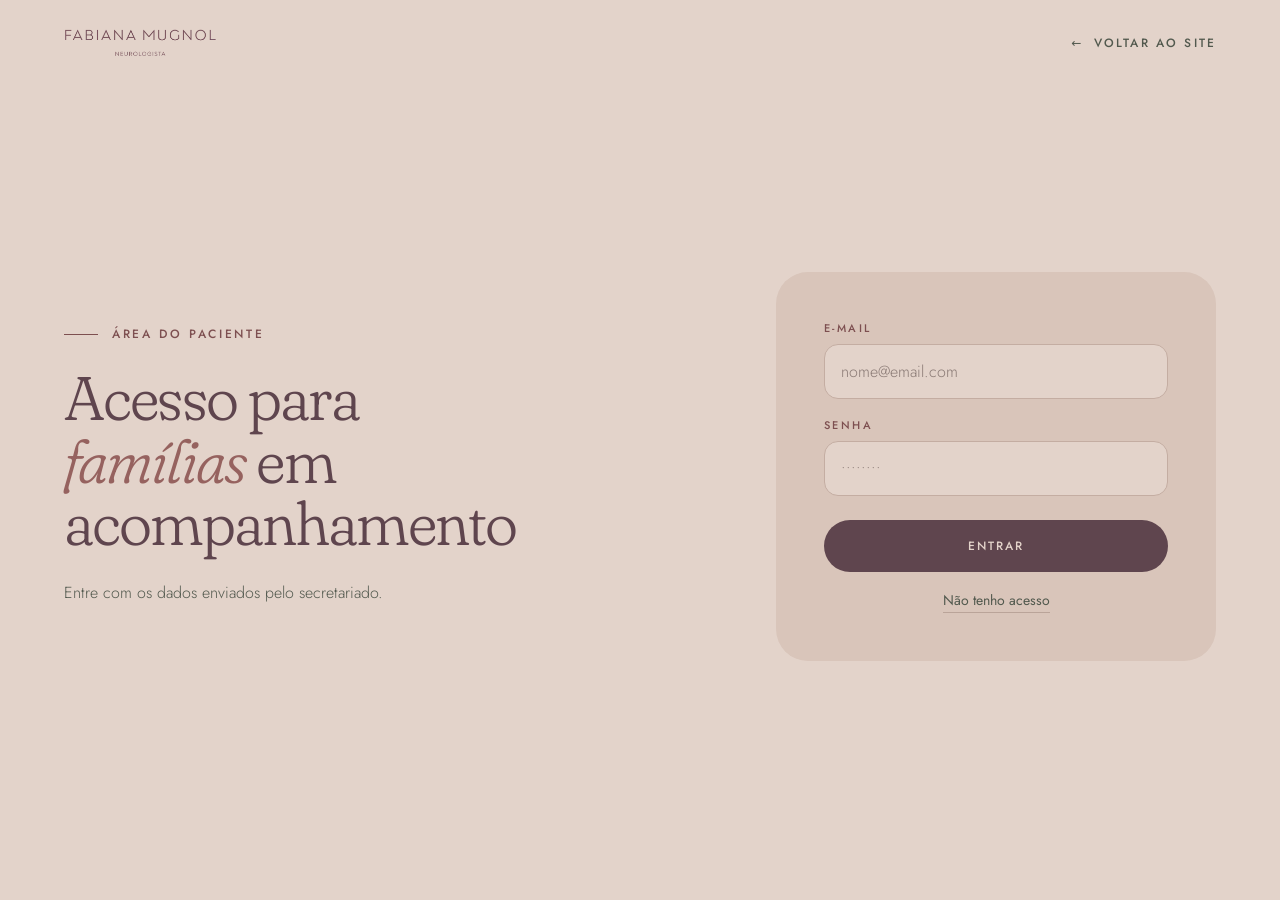
==== planos/index.html @ d1d29744 "Site a partir do handoff de design v8 Recria a landing page do handoff v8 em HTML, CSS e JS puros (s" ====
<!doctype html>
<html lang="pt-BR">
<head>
<meta charset="utf-8">
<meta name="viewport" content="width=device-width, initial-scale=1">
<title>Área do paciente · Dra. Fabiana Mugnol</title>
<meta name="robots" content="noindex, nofollow">
<meta name="theme-color" content="#e3d3ca">
<link rel="icon" type="image/png" sizes="48x48" href="/assets/img/favicon-48.png">
<link rel="apple-touch-icon" href="/assets/img/apple-touch-icon.png">
<link rel="preconnect" href="https://fonts.googleapis.com">
<link rel="preconnect" href="https://fonts.gstatic.com" crossorigin>
<link href="https://fonts.googleapis.com/css2?family=Jost:wght@300;400;500&display=swap" rel="stylesheet">
<link rel="stylesheet" href="/css/site.css">
</head>
<body>
<div class="planos">
  <div class="container">
    <nav class="nav" aria-label="Principal">
      <a class="nav__logo" href="/"><img src="/assets/img/logo.webp" alt="Fabiana Mugnol — Neurologista" width="600" height="117" style="width:auto"></a>
      <div class="nav__acoes">
        <button type="button" id="sair" hidden>Sair</button>
        <a href="/#caminhar"><span aria-hidden="true">←</span> Voltar ao site</a>
      </div>
    </nav>

    <section class="login" id="tela-login">
      <div class="login__texto">
        <span class="eyebrow">Área do paciente</span>
        <h1>Acesso para <em>famílias</em> em acompanhamento</h1>
        <p class="texto texto--16" style="max-width:44ch">Entre com os dados enviados pelo secretariado.</p>
      </div>
      <form id="form-login">
        <label>E-mail
          <input type="email" name="email" required placeholder="nome@email.com" autocomplete="username">
        </label>
        <label>Senha
          <input type="password" name="senha" required placeholder="••••••••" autocomplete="current-password">
        </label>
        <button type="submit">Entrar</button>
        <a class="sem-acesso" href="https://wa.me/5551974019090?text=Ol%C3%A1!%20Preciso%20de%20ajuda%20com%20o%20acesso%20%C3%A0%20%C3%A1rea%20do%20paciente." target="_blank" rel="noopener">Não tenho acesso</a>
      </form>
    </section>

    <section class="modalidades" id="tela-planos" hidden>
      <span class="eyebrow">Caminhar Juntos · Modalidades</span>
      <div class="modalidades__card">
        <h1>Quando maior proximidade é <em>imprescindível</em></h1>
        <p class="texto" style="max-width:60ch">Casos de maior complexidade precisam de presença. Dessa forma, o acompanhamento é oferecido em três modalidades: Essencial, Integrado e Intensivo, que se diferenciam pela frequência dos encontros e pela intensidade do suporte entre eles. Nosso concierge está à disposição para auxiliar nas melhores decisões.</p>
        <div class="etiquetas">
          <span>Essencial</span>
          <span>Integrado</span>
          <span>Intensivo</span>
        </div>
        <a class="btn" href="https://wa.me/5551999999999?text=Ol%C3%A1!%20Gostaria%20de%20saber%20sobre%20as%20modalidades%20de%20acompanhamento." target="_blank" rel="noopener">Falar com o Concierge</a>
      </div>
    </section>
  </div>
</div>

<script>
// ATENÇÃO: login provisório, igual ao protótipo. Qualquer e-mail e senha entram
// e nada é verificado. Antes de colocar conteúdo sigiloso aqui, trocar por
// autenticação real no servidor (ver README, "Área do paciente").
(() => {
  const CHAVE = "fm-area-paciente";
  const login = document.getElementById("tela-login");
  const planos = document.getElementById("tela-planos");
  const sair = document.getElementById("sair");
  const ler = () => { try { return sessionStorage.getItem(CHAVE) === "1"; } catch (e) { return false; } };
  const mostrar = (logado) => { login.hidden = logado; planos.hidden = !logado; sair.hidden = !logado; };
  document.getElementById("form-login").addEventListener("submit", (e) => {
    e.preventDefault();
    try { sessionStorage.setItem(CHAVE, "1"); } catch (_) {}
    mostrar(true);
  });
  sair.addEventListener("click", () => { try { sessionStorage.removeItem(CHAVE); } catch (_) {} mostrar(false); });
  mostrar(ler());
})();
</script>
</body>
</html>
---- css/site.css ----
/* ==========================================================================
   Dra. Fabiana Mugnol — estilos do site
   Tokens da marca no topo; depois componentes reaproveitados; depois seções.
   ========================================================================== */

@font-face { font-family: "Fraunces"; src: url("../assets/fonts/Fraunces.woff2") format("woff2"); font-weight: 100 900; font-style: normal; font-display: swap; }
@font-face { font-family: "Fraunces"; src: url("../assets/fonts/Fraunces-Italic.woff2") format("woff2"); font-weight: 100 900; font-style: italic; font-display: swap; }

:root {
  /* cores */
  --nude: #e3d3ca;
  --nude-claro: #ece2db;
  --nude-profundo: #d6c1b5;
  --card: #d9c5ba;
  --card-hover: #d3bdb1;
  --vinho: #5f454e;
  --vinho-texto: #7d4f50;
  --rose: #a87776;
  --rose-escuro: #96625f;
  --rose-claro: #d8a8a2;
  --rose-claro-2: #e0b8b2;
  --musgo: #52594e;
  --linha: #c4ada2;
  --linha-vinho: #856b72;
  --linha-musgo: #6b7266;
  --claro-sobre-escuro: #d8c4b8;
  --branco-quente: #fbf7f4;

  /* tipografia */
  --serif: "Fraunces", Georgia, serif;
  --sans: "Jost", ui-sans-serif, system-ui, sans-serif;

  /* ritmo */
  --gutter: clamp(22px, 5vw, 72px);
  --ease: cubic-bezier(.16, 1, .3, 1);
}

*, *::before, *::after { box-sizing: border-box; }
html, body { margin: 0; padding: 0; background: var(--nude); }
html.lenis, html.lenis body { height: auto; }
.lenis.lenis-smooth { scroll-behavior: auto !important; }
body {
  font-family: var(--sans);
  -webkit-font-smoothing: antialiased;
  color: var(--vinho);
}
a { color: var(--vinho-texto); text-decoration: none; }
a:hover { color: var(--vinho); }
img { display: block; max-width: 100%; }
::selection { background: var(--rose); color: var(--nude); }
em { font-style: italic; }
:focus-visible { outline: 2px solid var(--rose); outline-offset: 3px; }

.pular {
  position: absolute; left: 16px; top: -60px; z-index: 10;
  background: var(--vinho); color: var(--nude); padding: 12px 18px; border-radius: 999px;
  font-size: 12px; font-weight: 500; letter-spacing: .18em; text-transform: uppercase;
}
.pular:focus { top: 16px; color: var(--nude); }

/* raiz: o fundo é interpolado pelo JS conforme a seção (data-tom) */
.raiz { position: relative; background: var(--nude); color: var(--vinho); min-height: 100vh; overflow-x: clip; }
.palco { position: fixed; inset: 0; z-index: 0; pointer-events: none; }
.palco canvas { display: block; }
.ruido {
  position: fixed; inset: 0; pointer-events: none; z-index: 3; opacity: .06; mix-blend-mode: multiply;
  background-image: url("data:image/svg+xml;utf8,<svg xmlns='http://www.w3.org/2000/svg' width='160' height='160'><filter id='n'><feTurbulence type='fractalNoise' baseFrequency='0.9' numOctaves='2' stitchTiles='stitch'/></filter><rect width='100%' height='100%' filter='url(%23n)'/></svg>");
}
.conteudo { position: relative; z-index: 1; }
.container { max-width: 1360px; margin: 0 auto; padding: 0 var(--gutter); }

/* ---------- Componentes ---------- */

.secao__corpo {
  max-width: 1360px; margin: 0 auto;
  padding: clamp(110px, 14vw, 200px) var(--gutter);
  display: flex; flex-direction: column; gap: clamp(60px, 8vw, 120px);
}

/* blocos de duas colunas que viram uma em telas estreitas */
.duas { display: grid; gap: clamp(40px, 7vw, 110px); align-items: start; grid-template-columns: repeat(auto-fit, minmax(min(100%, var(--min, 300px)), 1fr)); }
.duas--fim { align-items: end; }
.duas--centro { align-items: center; }
.coluna { display: flex; flex-direction: column; gap: 26px; min-width: 0; }
.fixa { position: sticky; top: 12vh; }

.eyebrow {
  display: flex; align-items: center; gap: 14px;
  font-size: 12px; font-weight: 500; letter-spacing: .22em; text-transform: uppercase; color: var(--vinho-texto);
}
.eyebrow::before { content: ""; display: block; width: 34px; height: 1px; background: currentColor; }
.rotulo { font-size: 12px; font-weight: 500; letter-spacing: .22em; text-transform: uppercase; color: var(--vinho-texto); }
.rotulo--p { font-size: 11px; color: var(--musgo); }

.serif { font-family: var(--serif); font-weight: 300; font-variation-settings: "SOFT" 100; }
.h2 {
  margin: 0; font-family: var(--serif); font-weight: 300; font-variation-settings: "SOFT" 100;
  font-size: clamp(40px, 5.4vw, 84px); line-height: 1.02; letter-spacing: -.035em; color: var(--vinho); text-wrap: balance;
}
.h2--menor { font-size: clamp(34px, 3.6vw, 56px); line-height: 1.06; letter-spacing: -.03em; }
.h2--parcerias { font-size: clamp(36px, 4.2vw, 64px); line-height: 1.06; letter-spacing: -.03em; }
.h2 em, .h3 em, .destaque em { color: var(--rose-escuro); }
.h3 {
  margin: 0; font-family: var(--serif); font-weight: 300; font-variation-settings: "SOFT" 100;
  font-size: clamp(34px, 3.6vw, 56px); line-height: 1.06; letter-spacing: -.03em; color: var(--vinho);
}
.h3--menor { font-size: clamp(26px, 2.6vw, 38px); line-height: 1.1; letter-spacing: -.02em; }

.lead {
  margin: 0; max-width: 40ch; font-family: var(--serif); font-weight: 300; font-variation-settings: "SOFT" 100;
  font-size: clamp(19px, 1.45vw, 21px); line-height: 1.5; letter-spacing: -.005em; color: var(--vinho); text-wrap: pretty;
}
.lead--italico { font-style: italic; color: var(--rose-escuro); max-width: 34ch; }
.texto { margin: 0; max-width: 62ch; font-size: 17px; font-weight: 300; line-height: 1.75; color: var(--musgo); text-wrap: pretty; }
.texto--16 { font-size: 16px; }
.nowrap { white-space: nowrap; }

/* linhas de lista (rótulo + texto) */
.linhas { display: flex; flex-direction: column; border-top: 1px solid var(--linha); }
.linha {
  display: grid; grid-template-columns: repeat(auto-fit, minmax(min(100%, 240px), 1fr));
  gap: 10px clamp(24px, 4vw, 64px); align-items: baseline;
  padding: clamp(22px, 2.6vw, 32px) 0; border-bottom: 1px solid var(--linha);
}
.linha__rotulo { font-family: var(--serif); font-weight: 300; font-variation-settings: "SOFT" 100; font-size: clamp(22px, 2vw, 28px); line-height: 1.2; letter-spacing: -.01em; color: var(--vinho); }
.linha__texto { max-width: 58ch; font-size: 16px; font-weight: 300; line-height: 1.7; color: var(--musgo); text-wrap: pretty; }

/* botões */
.btn {
  align-self: flex-start; display: inline-flex; align-items: center;
  background: var(--vinho); color: var(--nude); border-radius: 999px; padding: 16px 26px;
  font-size: 12px; font-weight: 500; letter-spacing: .18em; text-transform: uppercase; transition: background .5s;
}
.btn:hover { background: var(--musgo); color: var(--nude); }
.link-seta {
  align-self: flex-start; display: inline-flex; align-items: center; gap: 12px; color: var(--vinho-texto);
  font-size: 12px; font-weight: 500; letter-spacing: .18em; text-transform: uppercase;
  border-bottom: 1px solid var(--rose); padding-bottom: 4px;
}

.card { background: var(--card); border-radius: 24px; padding: clamp(24px, 3vw, 40px); }

/* revelação de texto (o JS adiciona .revela-on ao <html> só quando a animação está ativa) */
.revela-on [data-revela] {
  opacity: 0; transform: translateY(26px); filter: blur(6px);
  transition: opacity 1.2s var(--ease), transform 1.2s var(--ease), filter 1.2s var(--ease), padding .6s var(--ease);
}
.revela-on [data-revela].visivel { opacity: 1; transform: none; filter: none; }

/* botão flutuante "Agendar" */
.pilula {
  position: fixed; right: clamp(16px, 3vw, 36px); bottom: clamp(16px, 3vw, 36px); z-index: 4;
  display: flex; align-items: center; gap: 12px;
  background: var(--vinho); color: var(--nude); border-radius: 999px; padding: 14px 22px 14px 16px;
  font-size: 12px; font-weight: 500; letter-spacing: .18em; text-transform: uppercase;
  opacity: 0; transform: translateY(20px); pointer-events: none;
  transition: opacity .7s var(--ease), transform .7s var(--ease), background .5s;
  box-shadow: 0 18px 40px -18px rgba(60, 40, 45, .55);
}
.pilula::before { content: ""; display: block; width: 8px; height: 8px; border-radius: 50%; background: var(--rose); }
.pilula.on { opacity: 1; transform: none; pointer-events: auto; }
.pilula:hover { background: var(--musgo); color: var(--nude); }

/* ---------- Topo: nav + hero fixo ---------- */

.pin { position: relative; height: 230vh; }
.pin__tela { position: sticky; top: 0; height: 100vh; display: flex; flex-direction: column; overflow: hidden; }

.nav { display: flex; align-items: center; justify-content: space-between; gap: 24px; padding: 28px 0; flex-wrap: wrap; }
.nav__logo img { height: 30px; width: auto; }
.nav__links { display: flex; gap: clamp(18px, 2.6vw, 34px); flex-wrap: wrap; font-size: 12px; font-weight: 500; letter-spacing: .18em; text-transform: uppercase; }
.nav__links a { color: var(--musgo); }
.nav__links a:hover { color: var(--vinho-texto); }
.nav__wa {
  display: inline-flex; align-items: center; gap: 10px; color: var(--vinho);
  font-size: 12px; font-weight: 500; letter-spacing: .18em; text-transform: uppercase;
  border: 1px solid var(--vinho); border-radius: 999px; padding: 12px 20px; transition: background .5s, color .5s;
}
.nav__wa:hover { background: var(--vinho); color: var(--nude); }

.hero {
  position: relative; flex: 1; min-height: 0; display: grid;
  grid-template-columns: minmax(0, 1.05fr) minmax(0, 1fr); grid-template-rows: minmax(0, 1fr) auto;
  align-items: center; column-gap: clamp(20px, 3vw, 40px); padding: clamp(4px, 2vh, 24px) 0 0;
}
.hero__texto { position: relative; z-index: 2; display: flex; flex-direction: column; gap: clamp(18px, 3.4vh, 44px); padding-bottom: clamp(16px, 4vh, 60px); }
.hero h1 {
  margin: 0; font-family: var(--serif); font-weight: 300; font-variation-settings: "SOFT" 100;
  font-size: clamp(30px, min(5.6vw, 8.6vh), 104px); line-height: .98; letter-spacing: -.035em; text-wrap: balance;
}
.hero h1 em { color: var(--rose-escuro); }
.hero__slot { position: relative; inset: 0; z-index: 1; width: 100%; height: min(80vh, calc(100vh - 200px)); max-width: 680px; justify-self: end; }
/* sem WebGL: a magnólia aparece como imagem estática */
.hero__slot img, .contato__slot img { position: absolute; inset: 0; width: 100%; height: 100%; object-fit: contain; opacity: 0; transition: opacity 1s var(--ease); }
.sem-webgl .hero__slot img, .sem-webgl .contato__slot img { opacity: 1; }
.hero__faixa {
  grid-column: 1 / -1; display: grid; grid-template-columns: repeat(auto-fit, minmax(min(100%, 180px), 1fr));
  gap: 16px 32px; padding: 22px 0 30px; border-top: 1px solid var(--linha);
  font-size: 11px; font-weight: 500; letter-spacing: .22em; text-transform: uppercase; color: var(--musgo);
}
.hero__faixa .rolar { justify-self: end; display: flex; align-items: center; gap: 12px; }
.hero__faixa .rolar::after { content: ""; display: block; width: 1px; height: 22px; background: var(--vinho); }

/* ---------- 01 Quem é ---------- */

.retrato { display: flex; flex-direction: column; gap: 16px; max-width: 460px; }
.retrato__img { position: relative; width: 100%; aspect-ratio: 4 / 5; overflow: hidden; background: var(--claro-sobre-escuro); }
.retrato__img img { width: 100%; height: 100%; object-fit: cover; }
.slot-vazio {
  position: absolute; inset: 0; display: flex; align-items: center; justify-content: center; padding: 24px; text-align: center;
  font-size: 11px; font-weight: 500; letter-spacing: .22em; text-transform: uppercase; color: rgba(82, 89, 78, .6);
}
.quem__texto { display: flex; flex-direction: column; gap: 24px; min-width: 0; max-width: 560px; }

.trajetoria { display: flex; flex-direction: column; gap: clamp(48px, 6vw, 88px); }
.trajetoria__topo { display: grid; grid-template-columns: repeat(auto-fit, minmax(min(100%, 300px), 1fr)); gap: 20px clamp(40px, 7vw, 110px); align-items: end; }
.marcos { list-style: none; margin: 0; padding: 0; display: grid; grid-template-columns: repeat(5, minmax(0, 1fr)); row-gap: 8px; }
.marco { position: relative; display: flex; flex-direction: column; gap: 10px; padding: 30px 24px 0 0; border-top: 1px solid var(--linha); }
.marco::before { content: ""; position: absolute; top: -5px; left: 0; width: 9px; height: 9px; border-radius: 50%; background: var(--vinho); }
.marco__ano { font-family: var(--serif); font-weight: 300; font-variation-settings: "SOFT" 100; font-style: italic; font-size: clamp(26px, 2.3vw, 34px); line-height: 1; letter-spacing: -.02em; color: var(--rose); }
.marco__titulo { font-family: var(--serif); font-weight: 300; font-variation-settings: "SOFT" 100; font-size: clamp(19px, 1.5vw, 22px); line-height: 1.25; color: var(--vinho); }
.marco__onde { font-size: 14px; font-weight: 300; line-height: 1.6; color: var(--musgo); }

.atuacao__fixa { display: flex; flex-direction: column; gap: 20px; position: sticky; top: 14vh; }
.atuacao .linha { grid-template-columns: repeat(auto-fit, minmax(min(100%, 180px), 1fr)); gap: 10px clamp(24px, 3vw, 48px); padding: clamp(24px, 2.6vw, 34px) 0; }
.atuacao .linha__rotulo { font-size: clamp(20px, 1.7vw, 24px); line-height: 1.25; letter-spacing: 0; }
.atuacao .linha__texto { grid-column: span 2; margin: 0; max-width: 60ch; line-height: 1.75; }

.tres-intro {
  margin: 0 0 calc(-1 * clamp(30px, 5vw, 80px)); font-family: var(--serif); font-weight: 300; font-variation-settings: "SOFT" 100;
  font-style: italic; font-size: clamp(22px, 2vw, 28px); line-height: 1.3; letter-spacing: -.01em; color: var(--rose-escuro);
}
.tres { display: grid; grid-template-columns: repeat(auto-fit, minmax(min(100%, 280px), 1fr)); gap: clamp(30px, 4vw, 60px); border-top: 1px solid var(--linha); padding-top: clamp(30px, 4vw, 50px); }
.tres > div { display: flex; flex-direction: column; gap: 18px; }
.tres__palavra { font-family: var(--serif); font-weight: 300; font-variation-settings: "SOFT" 100; font-style: italic; font-size: clamp(44px, 5vw, 76px); line-height: 1; letter-spacing: -.03em; color: var(--rose); }
.tres__texto { max-width: 36ch; font-size: 16px; font-weight: 300; line-height: 1.7; color: var(--musgo); }
.fecho {
  margin: 0 auto; max-width: 26ch; text-align: center; font-family: var(--serif); font-weight: 300; font-variation-settings: "SOFT" 100;
  font-size: clamp(32px, 4vw, 60px); line-height: 1.15; letter-spacing: -.025em; color: var(--vinho); text-wrap: balance;
}
.fecho em { display: block; color: var(--rose-escuro); }

/* ---------- 02 Caminhar Juntos ---------- */

.caminhar__intro { display: flex; flex-direction: column; gap: 28px; position: sticky; top: 12vh; }
.fio { position: relative; display: flex; flex-direction: column; gap: clamp(56px, 7vw, 96px); padding: 10px 0 10px 56px; }
.fio__trilho, .fio__fill { position: absolute; left: 7px; top: 16px; bottom: 16px; width: 1px; background: var(--linha); }
.fio__fill { background: var(--vinho); transform-origin: top; transform: scaleY(0); }
.etapa { position: relative; display: flex; flex-direction: column; gap: 12px; }
.etapa::before { content: ""; position: absolute; left: -55px; top: 6px; width: 15px; height: 15px; border-radius: 50%; background: var(--nude); border: 1px solid var(--vinho); }
.etapa__n { font-size: 12px; font-weight: 500; letter-spacing: .22em; color: var(--vinho-texto); }
.etapa h3 { margin: 0; font-family: var(--serif); font-weight: 300; font-variation-settings: "SOFT" 100; font-size: clamp(28px, 2.8vw, 40px); line-height: 1.08; letter-spacing: -.02em; }
.etapa p { margin: 0; max-width: 48ch; font-size: 16px; font-weight: 300; line-height: 1.7; color: var(--musgo); text-wrap: pretty; }
.documentos { display: flex; flex-direction: column; gap: 10px; margin-top: 8px; padding: 20px 22px; max-width: 48ch; background: var(--card); border-radius: 16px; }
.documentos .rotulo { font-size: 11px; }
.etapa .documentos p { font-size: 15px; }

/* ---------- Seções escuras (Rodas de Anil, Contato) ---------- */

.escura { color: var(--nude); }
.escura .eyebrow { color: var(--claro-sobre-escuro); }
.escura .h2, .escura .h3, .escura .lead, .escura .texto, .escura .linha__rotulo, .escura .linha__texto { color: var(--nude); }
.escura .h2 em, .escura .h3 em, .escura .lead em { color: var(--rose-claro-2); }
.escura .linhas, .escura .linha { border-color: var(--linha-vinho); }

.nome { padding-top: clamp(40px, 5vw, 70px); border-top: 1px solid var(--linha-vinho); }
.nome__fixa { display: flex; flex-direction: column; gap: 22px; position: sticky; top: 12vh; }
.foto { margin: 0; display: flex; flex-direction: column; gap: 12px; max-width: 420px; }
.foto__img { position: relative; width: 100%; aspect-ratio: 4 / 3; overflow: hidden; background: #6e545c; }
.foto__img img { width: 100%; height: 100%; object-fit: cover; }
.foto__img .slot-vazio { color: rgba(227, 211, 202, .55); }
.foto figcaption { font-size: 11px; font-weight: 500; letter-spacing: .22em; text-transform: uppercase; color: var(--claro-sobre-escuro); }
.rodas .lead { max-width: 40ch; font-size: clamp(20px, 1.6vw, 24px); }
.rodas .texto--hist { max-width: 52ch; font-size: 16px; line-height: 1.8; }
.rodas__existem {
  margin: 0; padding-top: 22px; border-top: 1px solid var(--linha-vinho); max-width: 30ch;
  font-family: var(--serif); font-weight: 300; font-variation-settings: "SOFT" 100; font-style: italic;
  font-size: clamp(24px, 2.2vw, 32px); line-height: 1.3; letter-spacing: -.01em; color: var(--rose-claro-2);
}
.rodas__fim { display: flex; flex-direction: column; gap: 30px; align-items: center; text-align: center; }
.rodas__verbos {
  margin: 0; font-family: var(--serif); font-weight: 300; font-variation-settings: "SOFT" 100; font-style: italic;
  font-size: clamp(40px, 6vw, 96px); line-height: 1.02; letter-spacing: -.035em; color: var(--rose-claro-2); text-wrap: balance;
}

/* ---------- 04 Cursos ---------- */

.formatos { display: flex; flex-direction: column; gap: 30px; }
.formatos__grade { display: grid; grid-template-columns: repeat(auto-fit, minmax(min(100%, 260px), 1fr)); gap: 16px; }
.formato { display: flex; flex-direction: column; gap: 16px; transition: background .6s; }
.formato:hover { background: var(--card-hover); }
.formato__nome { font-family: var(--serif); font-weight: 300; font-variation-settings: "SOFT" 100; font-size: clamp(26px, 2.4vw, 34px); letter-spacing: -.02em; color: var(--vinho); }
.formato__texto { font-size: 16px; font-weight: 300; line-height: 1.7; color: var(--musgo); }

/* ---------- 05 Palestras ---------- */

.temas { display: flex; flex-direction: column; gap: 20px; }
.tema {
  display: flex; align-items: baseline; gap: clamp(16px, 3vw, 40px);
  padding: clamp(20px, 2.4vw, 30px) 0; border-bottom: 1px solid var(--linha); transition: padding .6s var(--ease);
}
.tema:hover { padding-left: 16px; }
.tema__n { flex: none; font-family: var(--serif); font-weight: 300; font-variation-settings: "SOFT" 100; font-style: italic; font-size: 18px; color: var(--rose); }
.tema p { margin: 0; font-family: var(--serif); font-weight: 300; font-variation-settings: "SOFT" 100; font-size: clamp(22px, 2.4vw, 34px); line-height: 1.25; letter-spacing: -.015em; color: var(--vinho); text-wrap: pretty; }
.tema p em { color: var(--rose-escuro); }

/* ---------- 06 Mutirão ---------- */

.passos { display: grid; grid-template-columns: repeat(auto-fit, minmax(min(100%, 230px), 1fr)); gap: clamp(24px, 3vw, 40px); border-top: 1px solid #b9a196; padding-top: clamp(28px, 3.4vw, 44px); }
.passo { display: flex; flex-direction: column; gap: 14px; }
.passo__n { font-family: var(--serif); font-weight: 300; font-variation-settings: "SOFT" 100; font-style: italic; font-size: clamp(40px, 4vw, 60px); line-height: 1; color: var(--rose); }
.passo__titulo { font-family: var(--serif); font-weight: 300; font-variation-settings: "SOFT" 100; font-size: clamp(22px, 2vw, 28px); line-height: 1.15; letter-spacing: -.01em; color: var(--vinho); }
.passo__texto { font-size: 16px; font-weight: 300; line-height: 1.7; color: var(--musgo); }

/* ---------- 07 Conteúdos ---------- */

.canais { display: grid; grid-template-columns: repeat(auto-fit, minmax(min(100%, 260px), 1fr)); border-top: 1px solid var(--linha); }
.canal { display: flex; flex-direction: column; gap: 14px; padding: 28px 28px 28px 0; color: var(--vinho); }
.canal:hover { color: var(--rose-escuro); }
.canal__nome { display: flex; justify-content: space-between; align-items: baseline; gap: 16px; font-family: var(--serif); font-weight: 300; font-variation-settings: "SOFT" 100; font-size: clamp(28px, 2.8vw, 40px); letter-spacing: -.02em; }
.canal__nome span { font-family: var(--sans); font-size: 18px; }
.canal__texto { max-width: 38ch; font-size: 16px; font-weight: 300; line-height: 1.7; color: var(--musgo); }
.paineis { display: grid; grid-template-columns: repeat(auto-fit, minmax(min(100%, 360px), 1fr)); gap: 16px; }
.painel { display: flex; flex-direction: column; gap: 22px; background: var(--card); border-radius: 32px; padding: clamp(28px, 4vw, 56px); }
.painel h3 { margin: 0; font-family: var(--serif); font-weight: 300; font-variation-settings: "SOFT" 100; font-size: clamp(28px, 3vw, 44px); line-height: 1.08; letter-spacing: -.02em; color: var(--vinho); }
.painel h3 em { color: var(--rose-escuro); }
.painel p { margin: 0; font-size: 16px; font-weight: 300; line-height: 1.75; color: var(--musgo); }
.painel .painel__frase { font-family: var(--serif); font-weight: 300; font-variation-settings: "SOFT" 100; font-style: italic; font-size: 20px; line-height: 1.4; color: var(--rose-escuro); }
.painel--vinho { background: var(--vinho); color: var(--nude); }
.painel--vinho .rotulo { color: var(--claro-sobre-escuro); }
.painel--vinho h3, .painel--vinho p { color: var(--nude); }
.subtitulo-italico {
  margin: 0; max-width: 30ch; font-family: var(--serif); font-weight: 300; font-variation-settings: "SOFT" 100; font-style: italic;
  font-size: clamp(24px, 2.4vw, 34px); line-height: 1.25; letter-spacing: -.01em; color: var(--rose-escuro); text-wrap: pretty;
}

/* ---------- 08 Parcerias ---------- */

.principios {
  display: grid; grid-template-columns: repeat(auto-fit, minmax(min(100%, 320px), 1fr)); gap: clamp(30px, 5vw, 80px); align-items: center;
  border: 1px solid var(--linha); border-radius: 32px; padding: clamp(28px, 4vw, 56px);
}
.principios__texto { margin: 0; font-family: var(--serif); font-weight: 300; font-variation-settings: "SOFT" 100; font-size: clamp(22px, 2.2vw, 30px); line-height: 1.35; letter-spacing: -.01em; color: var(--vinho); text-wrap: pretty; }
.principios__acao { display: flex; flex-direction: column; align-items: flex-start; gap: 24px; }
.principios__acao p { margin: 0; max-width: 40ch; font-size: 17px; font-weight: 300; line-height: 1.7; color: var(--musgo); }

/* ---------- Contato ---------- */

.contato { position: relative; }
.contato__corpo { max-width: 1360px; margin: 0 auto; padding: clamp(130px, 17vw, 220px) var(--gutter) 0; }
.contato__grade { display: grid; grid-template-columns: repeat(auto-fit, minmax(min(100%, 420px), 1fr)); gap: clamp(40px, 6vw, 90px); align-items: center; }
.contato__texto { display: flex; flex-direction: column; align-items: flex-start; gap: 36px; }
.contato .eyebrow { color: var(--nude); }
.contato h2 { margin: 0; font-family: var(--serif); font-weight: 300; font-variation-settings: "SOFT" 100; font-size: clamp(56px, 8.4vw, 128px); line-height: .96; letter-spacing: -.04em; }
.contato h2 em { color: #e0c9bd; }
.whats { display: flex; flex-direction: column; width: 100%; max-width: 520px; border-top: 1px solid var(--linha-musgo); }
.whats a {
  display: flex; justify-content: space-between; align-items: baseline; gap: 20px; flex-wrap: wrap;
  padding: 22px 0; border-bottom: 1px solid var(--linha-musgo); color: var(--nude); transition: padding .6s var(--ease);
}
.whats a:hover { padding-left: 12px; color: #fff; }
.whats__rotulo { font-size: 11px; font-weight: 500; letter-spacing: .22em; text-transform: uppercase; color: #d6c6bc; }
.whats__num { display: flex; align-items: baseline; gap: 14px; font-family: var(--serif); font-weight: 300; font-variation-settings: "SOFT" 100; font-size: clamp(22px, 2vw, 28px); letter-spacing: -.01em; }
.whats__num span { font-family: var(--sans); font-size: 16px; }
.contato__slot { position: relative; width: 100%; aspect-ratio: 953 / 759; max-width: 540px; justify-self: center; }

.mapa {
  display: grid; grid-template-columns: minmax(0, 1fr) minmax(0, 2fr); gap: clamp(24px, 4vw, 56px); align-items: stretch;
  margin-top: clamp(60px, 8vw, 110px); padding-top: clamp(30px, 4vw, 50px); border-top: 1px solid var(--linha-musgo);
}
.mapa__info { display: flex; flex-direction: column; justify-content: space-between; gap: 24px; }
.mapa__info .rotulo { font-size: 11px; color: #d6c6bc; }
.mapa__info a { display: flex; flex-direction: column; gap: 4px; max-width: 420px; font-size: 18px; font-weight: 300; line-height: 1.65; color: var(--nude); }
.mapa__info a:hover { color: #fff; }
.mapa__info a strong { font-family: var(--serif); font-weight: 300; font-size: 22px; letter-spacing: -.01em; }
.mapa__frame { position: relative; min-height: 300px; border-radius: 24px; overflow: hidden; background: #5b6357; }
.mapa__frame iframe { position: absolute; inset: 0; width: 100%; height: 100%; border: 0; filter: grayscale(.7) sepia(.18) contrast(.95); }

.rodape {
  display: flex; justify-content: space-between; align-items: center; gap: 24px; flex-wrap: wrap;
  margin-top: clamp(90px, 13vw, 160px); padding: 34px 0 46px; border-top: 1px solid var(--linha-musgo);
  font-size: 12px; line-height: 1.6; color: #d6c6bc;
}
.rodape img { height: 22px; width: auto; filter: brightness(0) invert(.88) sepia(.2); }

/* ---------- Responsivo ---------- */

@media (max-width: 759px) {
  /* a magnólia fica atrás do texto, dentro da tela fixa */
  .hero { grid-template-columns: minmax(0, 1fr); }
  .hero__slot { position: absolute; height: 100%; opacity: .55; }
  .marcos { grid-template-columns: minmax(0, 1fr); }
  .mapa { grid-template-columns: minmax(0, 1fr); }
}
@media (max-height: 759px) {
  .hero__faixa { display: none; }
}
@media (prefers-reduced-motion: reduce) {
  .tema, .whats a { transition: none; }
}

/* ---------- /planos · Área do paciente ---------- */

.planos { min-height: 100vh; }
.planos .nav__acoes { display: flex; align-items: center; gap: 28px; }
.planos .nav__acoes a, .planos .nav__acoes button {
  all: unset; cursor: pointer; display: inline-flex; align-items: center; gap: 10px; color: var(--musgo);
  font-size: 12px; font-weight: 500; letter-spacing: .18em; text-transform: uppercase;
}
.planos .nav__acoes a:hover, .planos .nav__acoes button:hover { color: var(--vinho-texto); }
.planos .nav__acoes :focus-visible { outline: 2px solid var(--rose); outline-offset: 3px; }
.login { display: grid; grid-template-columns: repeat(auto-fit, minmax(min(100%, 380px), 1fr)); gap: clamp(40px, 7vw, 110px); align-items: center; min-height: calc(100vh - 100px); padding: 40px 0 80px; }
.login__texto { display: flex; flex-direction: column; gap: 24px; }
.login h1 { margin: 0; max-width: 14ch; font-family: var(--serif); font-weight: 300; font-variation-settings: "SOFT" 100; font-size: clamp(38px, 4.8vw, 72px); line-height: 1.02; letter-spacing: -.03em; text-wrap: balance; }
.login h1 em, .modalidades h1 em { color: var(--rose-escuro); }
.login form { display: flex; flex-direction: column; gap: 18px; width: 100%; max-width: 440px; justify-self: end; background: var(--card); border-radius: 32px; padding: clamp(28px, 4vw, 48px); }
.login label { display: flex; flex-direction: column; gap: 8px; font-size: 11px; font-weight: 500; letter-spacing: .22em; text-transform: uppercase; color: var(--vinho-texto); }
.login input {
  font: inherit; font-size: 16px; letter-spacing: 0; text-transform: none; font-weight: 300; color: var(--vinho);
  background: var(--nude); border: 1px solid var(--linha); border-radius: 14px; padding: 15px 16px; outline: none;
}
.login input::placeholder { color: #8a7a75; }
.login input:focus { border-color: var(--vinho); }
.login button { all: unset; cursor: pointer; text-align: center; margin-top: 6px; background: var(--vinho); color: var(--nude); border-radius: 999px; padding: 17px 26px; font-size: 12px; font-weight: 500; letter-spacing: .18em; text-transform: uppercase; transition: background .5s; }
.login button:hover { background: var(--musgo); }
.login button:focus-visible { outline: 2px solid var(--rose); outline-offset: 3px; }
.login .sem-acesso { align-self: center; font-size: 14px; color: var(--musgo); border-bottom: 1px solid #baa499; padding-bottom: 2px; }
.login .sem-acesso:hover { color: var(--vinho-texto); }
.modalidades { display: flex; flex-direction: column; gap: clamp(40px, 6vw, 80px); padding: clamp(70px, 10vw, 140px) 0 clamp(90px, 12vw, 160px); }
.modalidades__card { display: flex; flex-direction: column; gap: 28px; background: var(--card); border-radius: 32px; padding: clamp(28px, 5vw, 72px); }
.modalidades h1 { margin: 0; max-width: 18ch; font-family: var(--serif); font-weight: 300; font-variation-settings: "SOFT" 100; font-size: clamp(36px, 4.6vw, 68px); line-height: 1.04; letter-spacing: -.03em; text-wrap: balance; }
.etiquetas { display: flex; gap: 10px; flex-wrap: wrap; }
.etiquetas span { border: 1px solid var(--vinho); border-radius: 999px; padding: 10px 18px; font-size: 12px; font-weight: 500; letter-spacing: .18em; text-transform: uppercase; color: var(--vinho); }
[hidden] { display: none !important; }
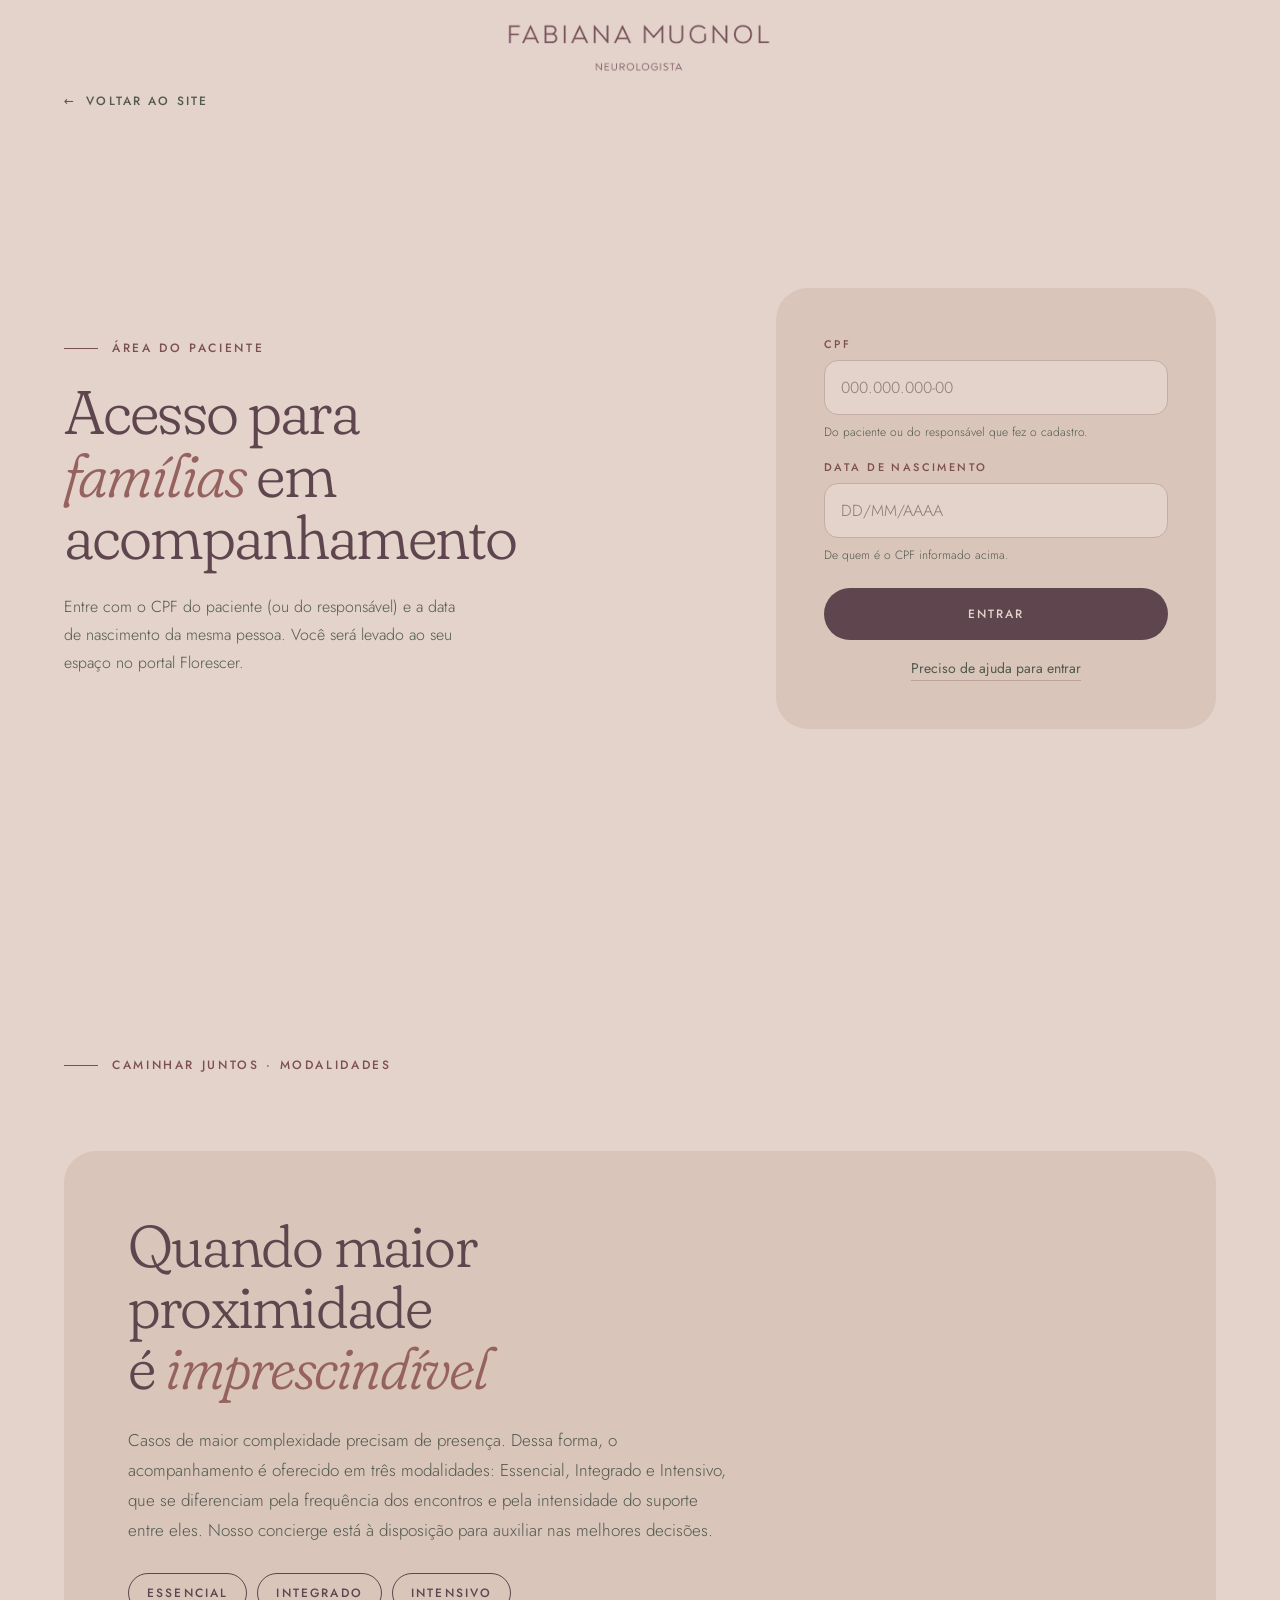
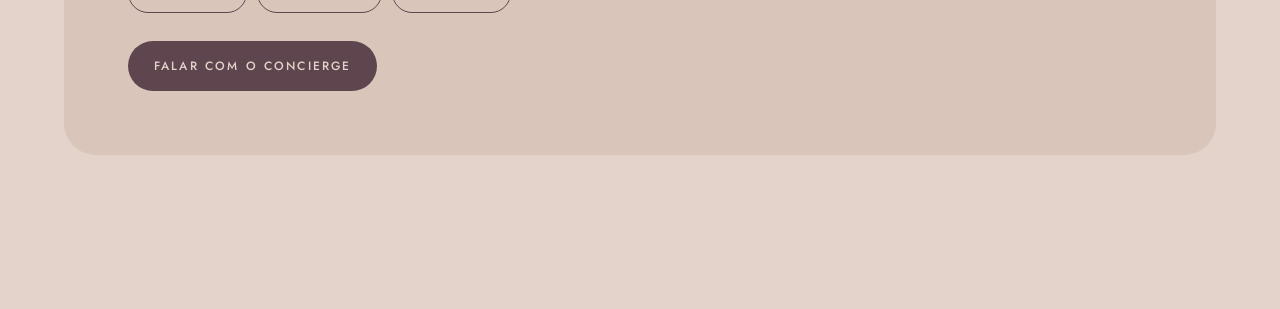
==== commit 0d62a3a7: "Área do paciente: entrada real no portal Florescer (CPF + data de nascimento) Substitui o login de p" ====
--- a/planos/index.html
+++ b/planos/index.html
@@ -10,6 +10,7 @@
 <link rel="apple-touch-icon" href="/assets/img/apple-touch-icon.png">
 <link rel="preconnect" href="https://fonts.googleapis.com">
 <link rel="preconnect" href="https://fonts.gstatic.com" crossorigin>
+<link rel="preconnect" href="https://app.armetz.com">
 <link href="https://fonts.googleapis.com/css2?family=Jost:wght@300;400;500&display=swap" rel="stylesheet">
 <link rel="stylesheet" href="/css/site.css">
 </head>
@@ -19,7 +20,6 @@
     <nav class="nav" aria-label="Principal">
       <a class="nav__logo" href="/"><img src="/assets/img/logo.webp" alt="Fabiana Mugnol — Neurologista" width="600" height="117" style="width:auto"></a>
       <div class="nav__acoes">
-        <button type="button" id="sair" hidden>Sair</button>
         <a href="/#caminhar"><span aria-hidden="true">←</span> Voltar ao site</a>
       </div>
     </nav>
@@ -28,21 +28,28 @@
       <div class="login__texto">
         <span class="eyebrow">Área do paciente</span>
         <h1>Acesso para <em>famílias</em> em acompanhamento</h1>
-        <p class="texto texto--16" style="max-width:44ch">Entre com os dados enviados pelo secretariado.</p>
+        <p class="texto texto--16" style="max-width:44ch">Entre com o CPF do paciente (ou do responsável) e a data de nascimento da mesma pessoa. Você será levado ao seu espaço no portal Florescer.</p>
       </div>
-      <form id="form-login">
-        <label>E-mail
-          <input type="email" name="email" required placeholder="nome@email.com" autocomplete="username">
+      <form id="form-login" novalidate>
+        <label for="cpf">CPF
+          <input id="cpf" type="text" name="cpf" required inputmode="numeric" autocomplete="off" placeholder="000.000.000-00" maxlength="14" aria-describedby="ajuda-cpf">
+          <span class="ajuda" id="ajuda-cpf">Do paciente ou do responsável que fez o cadastro.</span>
         </label>
-        <label>Senha
-          <input type="password" name="senha" required placeholder="••••••••" autocomplete="current-password">
+        <label for="data_nascimento">Data de nascimento
+          <input id="data_nascimento" type="text" name="data_nascimento" required inputmode="numeric" autocomplete="off" placeholder="DD/MM/AAAA" maxlength="10" aria-describedby="ajuda-data">
+          <span class="ajuda" id="ajuda-data">De quem é o CPF informado acima.</span>
         </label>
+        <p class="erro" id="login-erro" role="alert" hidden></p>
+        <div class="escolha" id="login-escolha" hidden>
+          <p class="escolha__titulo">Encontramos mais de um paciente. De quem é o espaço que você quer abrir?</p>
+          <div class="escolha__lista" id="login-escolha-lista"></div>
+        </div>
         <button type="submit">Entrar</button>
-        <a class="sem-acesso" href="https://wa.me/5551974019090?text=Ol%C3%A1!%20Preciso%20de%20ajuda%20com%20o%20acesso%20%C3%A0%20%C3%A1rea%20do%20paciente." target="_blank" rel="noopener">Não tenho acesso</a>
+        <a class="sem-acesso" href="https://wa.me/5551974019090?text=Ol%C3%A1!%20Preciso%20de%20ajuda%20com%20o%20acesso%20%C3%A0%20%C3%A1rea%20do%20paciente." target="_blank" rel="noopener">Preciso de ajuda para entrar</a>
       </form>
     </section>
 
-    <section class="modalidades" id="tela-planos" hidden>
+    <section class="modalidades" id="tela-planos">
       <span class="eyebrow">Caminhar Juntos · Modalidades</span>
       <div class="modalidades__card">
         <h1>Quando maior proximidade é <em>imprescindível</em></h1>
@@ -58,25 +65,6 @@
   </div>
 </div>
 
-<script>
-// ATENÇÃO: login provisório, igual ao protótipo. Qualquer e-mail e senha entram
-// e nada é verificado. Antes de colocar conteúdo sigiloso aqui, trocar por
-// autenticação real no servidor (ver README, "Área do paciente").
-(() => {
-  const CHAVE = "fm-area-paciente";
-  const login = document.getElementById("tela-login");
-  const planos = document.getElementById("tela-planos");
-  const sair = document.getElementById("sair");
-  const ler = () => { try { return sessionStorage.getItem(CHAVE) === "1"; } catch (e) { return false; } };
-  const mostrar = (logado) => { login.hidden = logado; planos.hidden = !logado; sair.hidden = !logado; };
-  document.getElementById("form-login").addEventListener("submit", (e) => {
-    e.preventDefault();
-    try { sessionStorage.setItem(CHAVE, "1"); } catch (_) {}
-    mostrar(true);
-  });
-  sair.addEventListener("click", () => { try { sessionStorage.removeItem(CHAVE); } catch (_) {} mostrar(false); });
-  mostrar(ler());
-})();
-</script>
+<script type="module" src="/js/area-paciente.js"></script>
 </body>
 </html>
--- a/css/site.css
+++ b/css/site.css
@@ -59,7 +59,7 @@
 .pular:focus { top: 16px; color: var(--nude); }
 
 /* raiz: o fundo é interpolado pelo JS conforme a seção (data-tom) */
-.raiz { position: relative; background: var(--nude); color: var(--vinho); min-height: 100vh; overflow-x: clip; }
+.raiz { position: relative; background: var(--nude); color: var(--t-titulo); min-height: 100vh; overflow-x: clip; }
 .palco { position: fixed; inset: 0; z-index: 0; pointer-events: none; }
 .palco canvas { display: block; }
 .ruido {
@@ -86,44 +86,44 @@
 
 .eyebrow {
   display: flex; align-items: center; gap: 14px;
-  font-size: 12px; font-weight: 500; letter-spacing: .22em; text-transform: uppercase; color: var(--vinho-texto);
+  font-size: 12px; font-weight: 500; letter-spacing: .22em; text-transform: uppercase; color: var(--t-rotulo);
 }
 .eyebrow::before { content: ""; display: block; width: 34px; height: 1px; background: currentColor; }
-.rotulo { font-size: 12px; font-weight: 500; letter-spacing: .22em; text-transform: uppercase; color: var(--vinho-texto); }
-.rotulo--p { font-size: 11px; color: var(--musgo); }
+.rotulo { font-size: 12px; font-weight: 500; letter-spacing: .22em; text-transform: uppercase; color: var(--t-rotulo); }
+.rotulo--p { font-size: 11px; color: var(--t-texto); }
 
 .serif { font-family: var(--serif); font-weight: 300; font-variation-settings: "SOFT" 100; }
 .h2 {
   margin: 0; font-family: var(--serif); font-weight: 300; font-variation-settings: "SOFT" 100;
-  font-size: clamp(40px, 5.4vw, 84px); line-height: 1.02; letter-spacing: -.035em; color: var(--vinho); text-wrap: balance;
+  font-size: clamp(40px, 5.4vw, 84px); line-height: 1.02; letter-spacing: -.035em; color: var(--t-titulo); text-wrap: balance;
 }
 .h2--menor { font-size: clamp(34px, 3.6vw, 56px); line-height: 1.06; letter-spacing: -.03em; }
 .h2--parcerias { font-size: clamp(36px, 4.2vw, 64px); line-height: 1.06; letter-spacing: -.03em; }
-.h2 em, .h3 em, .destaque em { color: var(--rose-escuro); }
+.h2 em, .h3 em, .destaque em { color: var(--t-enfase); }
 .h3 {
   margin: 0; font-family: var(--serif); font-weight: 300; font-variation-settings: "SOFT" 100;
-  font-size: clamp(34px, 3.6vw, 56px); line-height: 1.06; letter-spacing: -.03em; color: var(--vinho);
+  font-size: clamp(34px, 3.6vw, 56px); line-height: 1.06; letter-spacing: -.03em; color: var(--t-titulo);
 }
 .h3--menor { font-size: clamp(26px, 2.6vw, 38px); line-height: 1.1; letter-spacing: -.02em; }
 
 .lead {
   margin: 0; max-width: 40ch; font-family: var(--serif); font-weight: 300; font-variation-settings: "SOFT" 100;
-  font-size: clamp(19px, 1.45vw, 21px); line-height: 1.5; letter-spacing: -.005em; color: var(--vinho); text-wrap: pretty;
-}
-.lead--italico { font-style: italic; color: var(--rose-escuro); max-width: 34ch; }
-.texto { margin: 0; max-width: 62ch; font-size: 17px; font-weight: 300; line-height: 1.75; color: var(--musgo); text-wrap: pretty; }
+  font-size: clamp(19px, 1.45vw, 21px); line-height: 1.5; letter-spacing: -.005em; color: var(--t-titulo); text-wrap: pretty;
+}
+.lead--italico { font-style: italic; color: var(--t-enfase); max-width: 34ch; }
+.texto { margin: 0; max-width: 62ch; font-size: 17px; font-weight: 300; line-height: 1.75; color: var(--t-texto); text-wrap: pretty; }
 .texto--16 { font-size: 16px; }
 .nowrap { white-space: nowrap; }
 
 /* linhas de lista (rótulo + texto) */
-.linhas { display: flex; flex-direction: column; border-top: 1px solid var(--linha); }
+.linhas { display: flex; flex-direction: column; border-top: 1px solid var(--t-linha); }
 .linha {
   display: grid; grid-template-columns: repeat(auto-fit, minmax(min(100%, 240px), 1fr));
   gap: 10px clamp(24px, 4vw, 64px); align-items: baseline;
-  padding: clamp(22px, 2.6vw, 32px) 0; border-bottom: 1px solid var(--linha);
-}
-.linha__rotulo { font-family: var(--serif); font-weight: 300; font-variation-settings: "SOFT" 100; font-size: clamp(22px, 2vw, 28px); line-height: 1.2; letter-spacing: -.01em; color: var(--vinho); }
-.linha__texto { max-width: 58ch; font-size: 16px; font-weight: 300; line-height: 1.7; color: var(--musgo); text-wrap: pretty; }
+  padding: clamp(22px, 2.6vw, 32px) 0; border-bottom: 1px solid var(--t-linha);
+}
+.linha__rotulo { font-family: var(--serif); font-weight: 300; font-variation-settings: "SOFT" 100; font-size: clamp(22px, 2vw, 28px); line-height: 1.2; letter-spacing: -.01em; color: var(--t-titulo); }
+.linha__texto { max-width: 58ch; font-size: 16px; font-weight: 300; line-height: 1.7; color: var(--t-texto); text-wrap: pretty; }
 
 /* botões */
 .btn {
@@ -133,7 +133,7 @@
 }
 .btn:hover { background: var(--musgo); color: var(--nude); }
 .link-seta {
-  align-self: flex-start; display: inline-flex; align-items: center; gap: 12px; color: var(--vinho-texto);
+  align-self: flex-start; display: inline-flex; align-items: center; gap: 12px; color: var(--t-rotulo);
   font-size: 12px; font-weight: 500; letter-spacing: .18em; text-transform: uppercase;
   border-bottom: 1px solid var(--rose); padding-bottom: 4px;
 }
@@ -160,6 +160,24 @@
 .pilula::before { content: ""; display: block; width: 8px; height: 8px; border-radius: 50%; background: var(--rose); }
 .pilula.on { opacity: 1; transform: none; pointer-events: auto; }
 .pilula:hover { background: var(--musgo); color: var(--nude); }
+.fundo-escuro .pilula { background: var(--nude); color: var(--vinho); }
+.fundo-escuro .pilula:hover { background: var(--branco-quente); color: var(--vinho); }
+.pilula { border: 0; font-family: inherit; cursor: pointer; }
+.pilula[aria-expanded="true"] { opacity: 1; transform: none; pointer-events: auto; }
+
+/* escolha entre os 3 WhatsApps */
+.escolha {
+  position: fixed; right: clamp(16px, 3vw, 36px); bottom: calc(clamp(16px, 3vw, 36px) + 62px); z-index: 4;
+  display: flex; flex-direction: column; width: min(340px, calc(100vw - 32px));
+  background: var(--branco-quente); color: var(--vinho); border-radius: 24px; padding: 22px 22px 10px;
+  box-shadow: 0 24px 60px -24px rgba(60, 40, 45, .55);
+}
+.escolha[hidden] { display: none; }
+.escolha__titulo { font-size: 11px; font-weight: 500; letter-spacing: .22em; text-transform: uppercase; color: var(--vinho-texto); padding-bottom: 10px; }
+.escolha a { display: flex; flex-direction: column; gap: 2px; padding: 14px 0; border-top: 1px solid var(--linha); color: var(--vinho); transition: padding .5s var(--ease); }
+.escolha a:hover { padding-left: 8px; color: var(--vinho); }
+.escolha__rotulo { font-size: 11px; font-weight: 500; letter-spacing: .18em; text-transform: uppercase; color: var(--musgo); }
+.escolha__num { font-family: var(--serif); font-weight: 300; font-variation-settings: "SOFT" 100; font-size: 22px; letter-spacing: -.01em; }
 
 /* ---------- Topo: nav + hero fixo ---------- */
 
@@ -167,16 +185,18 @@
 .pin__tela { position: sticky; top: 0; height: 100vh; display: flex; flex-direction: column; overflow: hidden; }
 
 .nav { display: flex; align-items: center; justify-content: space-between; gap: 24px; padding: 28px 0; flex-wrap: wrap; }
-.nav__logo img { height: 30px; width: auto; }
+.nav__logo { flex: none; display: flex; align-items: center; }
+.nav__logo img { height: 42px; width: auto; }
 .nav__links { display: flex; gap: clamp(18px, 2.6vw, 34px); flex-wrap: wrap; font-size: 12px; font-weight: 500; letter-spacing: .18em; text-transform: uppercase; }
 .nav__links a { color: var(--musgo); }
 .nav__links a:hover { color: var(--vinho-texto); }
-.nav__wa {
-  display: inline-flex; align-items: center; gap: 10px; color: var(--vinho);
+.nav__paciente {
+  display: inline-flex; align-items: center; white-space: nowrap; color: var(--vinho);
   font-size: 12px; font-weight: 500; letter-spacing: .18em; text-transform: uppercase;
   border: 1px solid var(--vinho); border-radius: 999px; padding: 12px 20px; transition: background .5s, color .5s;
 }
-.nav__wa:hover { background: var(--vinho); color: var(--nude); }
+.nav__paciente:hover { background: var(--vinho); color: var(--nude); }
+.so-celular { display: none; }
 
 .hero {
   position: relative; flex: 1; min-height: 0; display: grid;
@@ -188,15 +208,15 @@
   margin: 0; font-family: var(--serif); font-weight: 300; font-variation-settings: "SOFT" 100;
   font-size: clamp(30px, min(5.6vw, 8.6vh), 104px); line-height: .98; letter-spacing: -.035em; text-wrap: balance;
 }
-.hero h1 em { color: var(--rose-escuro); }
+.hero h1 em { color: var(--t-enfase); }
 .hero__slot { position: relative; inset: 0; z-index: 1; width: 100%; height: min(80vh, calc(100vh - 200px)); max-width: 680px; justify-self: end; }
 /* sem WebGL: a magnólia aparece como imagem estática */
 .hero__slot img, .contato__slot img { position: absolute; inset: 0; width: 100%; height: 100%; object-fit: contain; opacity: 0; transition: opacity 1s var(--ease); }
 .sem-webgl .hero__slot img, .sem-webgl .contato__slot img { opacity: 1; }
 .hero__faixa {
   grid-column: 1 / -1; display: grid; grid-template-columns: repeat(auto-fit, minmax(min(100%, 180px), 1fr));
-  gap: 16px 32px; padding: 22px 0 30px; border-top: 1px solid var(--linha);
-  font-size: 11px; font-weight: 500; letter-spacing: .22em; text-transform: uppercase; color: var(--musgo);
+  gap: 16px 32px; padding: 22px 0 30px; border-top: 1px solid var(--t-linha);
+  font-size: 11px; font-weight: 500; letter-spacing: .22em; text-transform: uppercase; color: var(--t-texto);
 }
 .hero__faixa .rolar { justify-self: end; display: flex; align-items: center; gap: 12px; }
 .hero__faixa .rolar::after { content: ""; display: block; width: 1px; height: 22px; background: var(--vinho); }
@@ -215,11 +235,11 @@
 .trajetoria { display: flex; flex-direction: column; gap: clamp(48px, 6vw, 88px); }
 .trajetoria__topo { display: grid; grid-template-columns: repeat(auto-fit, minmax(min(100%, 300px), 1fr)); gap: 20px clamp(40px, 7vw, 110px); align-items: end; }
 .marcos { list-style: none; margin: 0; padding: 0; display: grid; grid-template-columns: repeat(5, minmax(0, 1fr)); row-gap: 8px; }
-.marco { position: relative; display: flex; flex-direction: column; gap: 10px; padding: 30px 24px 0 0; border-top: 1px solid var(--linha); }
+.marco { position: relative; display: flex; flex-direction: column; gap: 10px; padding: 30px 24px 0 0; border-top: 1px solid var(--t-linha); }
 .marco::before { content: ""; position: absolute; top: -5px; left: 0; width: 9px; height: 9px; border-radius: 50%; background: var(--vinho); }
-.marco__ano { font-family: var(--serif); font-weight: 300; font-variation-settings: "SOFT" 100; font-style: italic; font-size: clamp(26px, 2.3vw, 34px); line-height: 1; letter-spacing: -.02em; color: var(--rose); }
-.marco__titulo { font-family: var(--serif); font-weight: 300; font-variation-settings: "SOFT" 100; font-size: clamp(19px, 1.5vw, 22px); line-height: 1.25; color: var(--vinho); }
-.marco__onde { font-size: 14px; font-weight: 300; line-height: 1.6; color: var(--musgo); }
+.marco__ano { font-family: var(--serif); font-weight: 300; font-variation-settings: "SOFT" 100; font-style: italic; font-size: clamp(26px, 2.3vw, 34px); line-height: 1; letter-spacing: -.02em; color: var(--t-destaque); }
+.marco__titulo { font-family: var(--serif); font-weight: 300; font-variation-settings: "SOFT" 100; font-size: clamp(19px, 1.5vw, 22px); line-height: 1.25; color: var(--t-titulo); }
+.marco__onde { font-size: 14px; font-weight: 300; line-height: 1.6; color: var(--t-texto); }
 
 .atuacao__fixa { display: flex; flex-direction: column; gap: 20px; position: sticky; top: 14vh; }
 .atuacao .linha { grid-template-columns: repeat(auto-fit, minmax(min(100%, 180px), 1fr)); gap: 10px clamp(24px, 3vw, 48px); padding: clamp(24px, 2.6vw, 34px) 0; }
@@ -228,59 +248,77 @@
 
 .tres-intro {
   margin: 0 0 calc(-1 * clamp(30px, 5vw, 80px)); font-family: var(--serif); font-weight: 300; font-variation-settings: "SOFT" 100;
-  font-style: italic; font-size: clamp(22px, 2vw, 28px); line-height: 1.3; letter-spacing: -.01em; color: var(--rose-escuro);
-}
-.tres { display: grid; grid-template-columns: repeat(auto-fit, minmax(min(100%, 280px), 1fr)); gap: clamp(30px, 4vw, 60px); border-top: 1px solid var(--linha); padding-top: clamp(30px, 4vw, 50px); }
+  font-style: italic; font-size: clamp(22px, 2vw, 28px); line-height: 1.3; letter-spacing: -.01em; color: var(--t-enfase);
+}
+.tres { display: grid; grid-template-columns: repeat(auto-fit, minmax(min(100%, 280px), 1fr)); gap: clamp(30px, 4vw, 60px); border-top: 1px solid var(--t-linha); padding-top: clamp(30px, 4vw, 50px); }
 .tres > div { display: flex; flex-direction: column; gap: 18px; }
-.tres__palavra { font-family: var(--serif); font-weight: 300; font-variation-settings: "SOFT" 100; font-style: italic; font-size: clamp(44px, 5vw, 76px); line-height: 1; letter-spacing: -.03em; color: var(--rose); }
-.tres__texto { max-width: 36ch; font-size: 16px; font-weight: 300; line-height: 1.7; color: var(--musgo); }
+.tres__palavra { font-family: var(--serif); font-weight: 300; font-variation-settings: "SOFT" 100; font-style: italic; font-size: clamp(44px, 5vw, 76px); line-height: 1; letter-spacing: -.03em; color: var(--t-destaque); }
+.tres__texto { max-width: 36ch; font-size: 16px; font-weight: 300; line-height: 1.7; color: var(--t-texto); }
 .fecho {
   margin: 0 auto; max-width: 26ch; text-align: center; font-family: var(--serif); font-weight: 300; font-variation-settings: "SOFT" 100;
-  font-size: clamp(32px, 4vw, 60px); line-height: 1.15; letter-spacing: -.025em; color: var(--vinho); text-wrap: balance;
-}
-.fecho em { display: block; color: var(--rose-escuro); }
+  font-size: clamp(32px, 4vw, 60px); line-height: 1.15; letter-spacing: -.025em; color: var(--t-titulo); text-wrap: balance;
+}
+.fecho em { display: block; color: var(--t-enfase); }
 
 /* ---------- 02 Caminhar Juntos ---------- */
 
 .caminhar__intro { display: flex; flex-direction: column; gap: 28px; position: sticky; top: 12vh; }
 .fio { position: relative; display: flex; flex-direction: column; gap: clamp(56px, 7vw, 96px); padding: 10px 0 10px 56px; }
-.fio__trilho, .fio__fill { position: absolute; left: 7px; top: 16px; bottom: 16px; width: 1px; background: var(--linha); }
+.fio__trilho, .fio__fill { position: absolute; left: 7px; top: 16px; bottom: 16px; width: 1px; background: var(--t-linha); }
 .fio__fill { background: var(--vinho); transform-origin: top; transform: scaleY(0); }
 .etapa { position: relative; display: flex; flex-direction: column; gap: 12px; }
 .etapa::before { content: ""; position: absolute; left: -55px; top: 6px; width: 15px; height: 15px; border-radius: 50%; background: var(--nude); border: 1px solid var(--vinho); }
-.etapa__n { font-size: 12px; font-weight: 500; letter-spacing: .22em; color: var(--vinho-texto); }
+.etapa__n { font-size: 12px; font-weight: 500; letter-spacing: .22em; color: var(--t-rotulo); }
 .etapa h3 { margin: 0; font-family: var(--serif); font-weight: 300; font-variation-settings: "SOFT" 100; font-size: clamp(28px, 2.8vw, 40px); line-height: 1.08; letter-spacing: -.02em; }
-.etapa p { margin: 0; max-width: 48ch; font-size: 16px; font-weight: 300; line-height: 1.7; color: var(--musgo); text-wrap: pretty; }
+.etapa p { margin: 0; max-width: 48ch; font-size: 16px; font-weight: 300; line-height: 1.7; color: var(--t-texto); text-wrap: pretty; }
 .documentos { display: flex; flex-direction: column; gap: 10px; margin-top: 8px; padding: 20px 22px; max-width: 48ch; background: var(--card); border-radius: 16px; }
 .documentos .rotulo { font-size: 11px; }
 .etapa .documentos p { font-size: 15px; }
 
-/* ---------- Seções escuras (Rodas de Anil, Contato) ---------- */
-
-.escura { color: var(--nude); }
-.escura .eyebrow { color: var(--claro-sobre-escuro); }
-.escura .h2, .escura .h3, .escura .lead, .escura .texto, .escura .linha__rotulo, .escura .linha__texto { color: var(--nude); }
-.escura .h2 em, .escura .h3 em, .escura .lead em { color: var(--rose-claro-2); }
-.escura .linhas, .escura .linha { border-color: var(--linha-vinho); }
-
-.nome { padding-top: clamp(40px, 5vw, 70px); border-top: 1px solid var(--linha-vinho); }
+/* ---------- Texto acompanha o fundo ----------
+   Quando o fundo da página escurece (Parcerias, Contato), o JS põe
+   .fundo-escuro no <html> e o texto passa aos tons claros, com transição
+   suave. Dentro dos cards o texto continua escuro. */
+@property --t-texto { syntax: "<color>"; inherits: true; initial-value: #52594e; }
+@property --t-titulo { syntax: "<color>"; inherits: true; initial-value: #5f454e; }
+@property --t-rotulo { syntax: "<color>"; inherits: true; initial-value: #7d4f50; }
+@property --t-enfase { syntax: "<color>"; inherits: true; initial-value: #96625f; }
+@property --t-destaque { syntax: "<color>"; inherits: true; initial-value: #a87776; }
+@property --t-linha { syntax: "<color>"; inherits: true; initial-value: #c4ada2; }
+.raiz {
+  --t-texto: var(--musgo); --t-titulo: var(--vinho); --t-rotulo: var(--vinho-texto);
+  --t-enfase: var(--rose-escuro); --t-destaque: var(--rose); --t-linha: var(--linha);
+  transition: --t-texto 1.6s ease, --t-titulo 1.6s ease, --t-rotulo 1.6s ease, --t-enfase 1.6s ease, --t-destaque 1.6s ease, --t-linha 1.6s ease;
+}
+.fundo-escuro .raiz {
+  --t-texto: var(--nude); --t-titulo: var(--nude); --t-rotulo: var(--claro-sobre-escuro);
+  --t-enfase: var(--rose-claro-2); --t-destaque: var(--rose-claro); --t-linha: var(--linha-vinho);
+}
+.card, .painel, .documentos {
+  --t-texto: var(--musgo); --t-titulo: var(--vinho); --t-rotulo: var(--vinho-texto);
+  --t-enfase: var(--rose-escuro); --t-destaque: var(--rose); --t-linha: var(--linha);
+}
+.btn { transition: background .5s, color .5s; }
+.fundo-escuro .btn { background: var(--nude); color: var(--vinho); }
+.fundo-escuro .btn:hover { background: var(--branco-quente); color: var(--vinho); }
+
+.nome { padding-top: clamp(40px, 5vw, 70px); border-top: 1px solid var(--t-linha); }
 .nome__fixa { display: flex; flex-direction: column; gap: 22px; position: sticky; top: 12vh; }
 .foto { margin: 0; display: flex; flex-direction: column; gap: 12px; max-width: 420px; }
-.foto__img { position: relative; width: 100%; aspect-ratio: 4 / 3; overflow: hidden; background: #6e545c; }
+.foto__img { position: relative; width: 100%; aspect-ratio: 4 / 3; overflow: hidden; background: var(--card); }
 .foto__img img { width: 100%; height: 100%; object-fit: cover; }
-.foto__img .slot-vazio { color: rgba(227, 211, 202, .55); }
-.foto figcaption { font-size: 11px; font-weight: 500; letter-spacing: .22em; text-transform: uppercase; color: var(--claro-sobre-escuro); }
+.foto figcaption { font-size: 11px; font-weight: 500; letter-spacing: .22em; text-transform: uppercase; color: var(--t-texto); }
 .rodas .lead { max-width: 40ch; font-size: clamp(20px, 1.6vw, 24px); }
 .rodas .texto--hist { max-width: 52ch; font-size: 16px; line-height: 1.8; }
 .rodas__existem {
-  margin: 0; padding-top: 22px; border-top: 1px solid var(--linha-vinho); max-width: 30ch;
+  margin: 0; padding-top: 22px; border-top: 1px solid var(--t-linha); max-width: 30ch;
   font-family: var(--serif); font-weight: 300; font-variation-settings: "SOFT" 100; font-style: italic;
-  font-size: clamp(24px, 2.2vw, 32px); line-height: 1.3; letter-spacing: -.01em; color: var(--rose-claro-2);
+  font-size: clamp(24px, 2.2vw, 32px); line-height: 1.3; letter-spacing: -.01em; color: var(--t-enfase);
 }
 .rodas__fim { display: flex; flex-direction: column; gap: 30px; align-items: center; text-align: center; }
 .rodas__verbos {
   margin: 0; font-family: var(--serif); font-weight: 300; font-variation-settings: "SOFT" 100; font-style: italic;
-  font-size: clamp(40px, 6vw, 96px); line-height: 1.02; letter-spacing: -.035em; color: var(--rose-claro-2); text-wrap: balance;
+  font-size: clamp(40px, 6vw, 96px); line-height: 1.02; letter-spacing: -.035em; color: var(--t-enfase); text-wrap: balance;
 }
 
 /* ---------- 04 Cursos ---------- */
@@ -289,60 +327,60 @@
 .formatos__grade { display: grid; grid-template-columns: repeat(auto-fit, minmax(min(100%, 260px), 1fr)); gap: 16px; }
 .formato { display: flex; flex-direction: column; gap: 16px; transition: background .6s; }
 .formato:hover { background: var(--card-hover); }
-.formato__nome { font-family: var(--serif); font-weight: 300; font-variation-settings: "SOFT" 100; font-size: clamp(26px, 2.4vw, 34px); letter-spacing: -.02em; color: var(--vinho); }
-.formato__texto { font-size: 16px; font-weight: 300; line-height: 1.7; color: var(--musgo); }
+.formato__nome { font-family: var(--serif); font-weight: 300; font-variation-settings: "SOFT" 100; font-size: clamp(26px, 2.4vw, 34px); letter-spacing: -.02em; color: var(--t-titulo); }
+.formato__texto { font-size: 16px; font-weight: 300; line-height: 1.7; color: var(--t-texto); }
 
 /* ---------- 05 Palestras ---------- */
 
 .temas { display: flex; flex-direction: column; gap: 20px; }
 .tema {
   display: flex; align-items: baseline; gap: clamp(16px, 3vw, 40px);
-  padding: clamp(20px, 2.4vw, 30px) 0; border-bottom: 1px solid var(--linha); transition: padding .6s var(--ease);
+  padding: clamp(20px, 2.4vw, 30px) 0; border-bottom: 1px solid var(--t-linha); transition: padding .6s var(--ease);
 }
 .tema:hover { padding-left: 16px; }
-.tema__n { flex: none; font-family: var(--serif); font-weight: 300; font-variation-settings: "SOFT" 100; font-style: italic; font-size: 18px; color: var(--rose); }
-.tema p { margin: 0; font-family: var(--serif); font-weight: 300; font-variation-settings: "SOFT" 100; font-size: clamp(22px, 2.4vw, 34px); line-height: 1.25; letter-spacing: -.015em; color: var(--vinho); text-wrap: pretty; }
-.tema p em { color: var(--rose-escuro); }
+.tema__n { flex: none; font-family: var(--serif); font-weight: 300; font-variation-settings: "SOFT" 100; font-style: italic; font-size: 18px; color: var(--t-destaque); }
+.tema p { margin: 0; font-family: var(--serif); font-weight: 300; font-variation-settings: "SOFT" 100; font-size: clamp(22px, 2.4vw, 34px); line-height: 1.25; letter-spacing: -.015em; color: var(--t-titulo); text-wrap: pretty; }
+.tema p em { color: var(--t-enfase); }
 
 /* ---------- 06 Mutirão ---------- */
 
 .passos { display: grid; grid-template-columns: repeat(auto-fit, minmax(min(100%, 230px), 1fr)); gap: clamp(24px, 3vw, 40px); border-top: 1px solid #b9a196; padding-top: clamp(28px, 3.4vw, 44px); }
 .passo { display: flex; flex-direction: column; gap: 14px; }
-.passo__n { font-family: var(--serif); font-weight: 300; font-variation-settings: "SOFT" 100; font-style: italic; font-size: clamp(40px, 4vw, 60px); line-height: 1; color: var(--rose); }
-.passo__titulo { font-family: var(--serif); font-weight: 300; font-variation-settings: "SOFT" 100; font-size: clamp(22px, 2vw, 28px); line-height: 1.15; letter-spacing: -.01em; color: var(--vinho); }
-.passo__texto { font-size: 16px; font-weight: 300; line-height: 1.7; color: var(--musgo); }
+.passo__n { font-family: var(--serif); font-weight: 300; font-variation-settings: "SOFT" 100; font-style: italic; font-size: clamp(40px, 4vw, 60px); line-height: 1; color: var(--t-destaque); }
+.passo__titulo { font-family: var(--serif); font-weight: 300; font-variation-settings: "SOFT" 100; font-size: clamp(22px, 2vw, 28px); line-height: 1.15; letter-spacing: -.01em; color: var(--t-titulo); }
+.passo__texto { font-size: 16px; font-weight: 300; line-height: 1.7; color: var(--t-texto); }
 
 /* ---------- 07 Conteúdos ---------- */
 
-.canais { display: grid; grid-template-columns: repeat(auto-fit, minmax(min(100%, 260px), 1fr)); border-top: 1px solid var(--linha); }
-.canal { display: flex; flex-direction: column; gap: 14px; padding: 28px 28px 28px 0; color: var(--vinho); }
-.canal:hover { color: var(--rose-escuro); }
+.canais { display: grid; grid-template-columns: repeat(auto-fit, minmax(min(100%, 260px), 1fr)); border-top: 1px solid var(--t-linha); }
+.canal { display: flex; flex-direction: column; gap: 14px; padding: 28px 28px 28px 0; color: var(--t-titulo); }
+.canal:hover { color: var(--t-enfase); }
 .canal__nome { display: flex; justify-content: space-between; align-items: baseline; gap: 16px; font-family: var(--serif); font-weight: 300; font-variation-settings: "SOFT" 100; font-size: clamp(28px, 2.8vw, 40px); letter-spacing: -.02em; }
 .canal__nome span { font-family: var(--sans); font-size: 18px; }
-.canal__texto { max-width: 38ch; font-size: 16px; font-weight: 300; line-height: 1.7; color: var(--musgo); }
+.canal__texto { max-width: 38ch; font-size: 16px; font-weight: 300; line-height: 1.7; color: var(--t-texto); }
 .paineis { display: grid; grid-template-columns: repeat(auto-fit, minmax(min(100%, 360px), 1fr)); gap: 16px; }
 .painel { display: flex; flex-direction: column; gap: 22px; background: var(--card); border-radius: 32px; padding: clamp(28px, 4vw, 56px); }
-.painel h3 { margin: 0; font-family: var(--serif); font-weight: 300; font-variation-settings: "SOFT" 100; font-size: clamp(28px, 3vw, 44px); line-height: 1.08; letter-spacing: -.02em; color: var(--vinho); }
-.painel h3 em { color: var(--rose-escuro); }
-.painel p { margin: 0; font-size: 16px; font-weight: 300; line-height: 1.75; color: var(--musgo); }
-.painel .painel__frase { font-family: var(--serif); font-weight: 300; font-variation-settings: "SOFT" 100; font-style: italic; font-size: 20px; line-height: 1.4; color: var(--rose-escuro); }
+.painel h3 { margin: 0; font-family: var(--serif); font-weight: 300; font-variation-settings: "SOFT" 100; font-size: clamp(28px, 3vw, 44px); line-height: 1.08; letter-spacing: -.02em; color: var(--t-titulo); }
+.painel h3 em { color: var(--t-enfase); }
+.painel p { margin: 0; font-size: 16px; font-weight: 300; line-height: 1.75; color: var(--t-texto); }
+.painel .painel__frase { font-family: var(--serif); font-weight: 300; font-variation-settings: "SOFT" 100; font-style: italic; font-size: 20px; line-height: 1.4; color: var(--t-enfase); }
 .painel--vinho { background: var(--vinho); color: var(--nude); }
 .painel--vinho .rotulo { color: var(--claro-sobre-escuro); }
 .painel--vinho h3, .painel--vinho p { color: var(--nude); }
 .subtitulo-italico {
   margin: 0; max-width: 30ch; font-family: var(--serif); font-weight: 300; font-variation-settings: "SOFT" 100; font-style: italic;
-  font-size: clamp(24px, 2.4vw, 34px); line-height: 1.25; letter-spacing: -.01em; color: var(--rose-escuro); text-wrap: pretty;
+  font-size: clamp(24px, 2.4vw, 34px); line-height: 1.25; letter-spacing: -.01em; color: var(--t-enfase); text-wrap: pretty;
 }
 
 /* ---------- 08 Parcerias ---------- */
 
 .principios {
   display: grid; grid-template-columns: repeat(auto-fit, minmax(min(100%, 320px), 1fr)); gap: clamp(30px, 5vw, 80px); align-items: center;
-  border: 1px solid var(--linha); border-radius: 32px; padding: clamp(28px, 4vw, 56px);
-}
-.principios__texto { margin: 0; font-family: var(--serif); font-weight: 300; font-variation-settings: "SOFT" 100; font-size: clamp(22px, 2.2vw, 30px); line-height: 1.35; letter-spacing: -.01em; color: var(--vinho); text-wrap: pretty; }
+  border: 1px solid var(--t-linha); border-radius: 32px; padding: clamp(28px, 4vw, 56px);
+}
+.principios__texto { margin: 0; font-family: var(--serif); font-weight: 300; font-variation-settings: "SOFT" 100; font-size: clamp(22px, 2.2vw, 30px); line-height: 1.35; letter-spacing: -.01em; color: var(--t-titulo); text-wrap: pretty; }
 .principios__acao { display: flex; flex-direction: column; align-items: flex-start; gap: 24px; }
-.principios__acao p { margin: 0; max-width: 40ch; font-size: 17px; font-weight: 300; line-height: 1.7; color: var(--musgo); }
+.principios__acao p { margin: 0; max-width: 40ch; font-size: 17px; font-weight: 300; line-height: 1.7; color: var(--t-texto); }
 
 /* ---------- Contato ---------- */
 
@@ -386,11 +424,58 @@
 /* ---------- Responsivo ---------- */
 
 @media (max-width: 759px) {
-  /* a magnólia fica atrás do texto, dentro da tela fixa */
-  .hero { grid-template-columns: minmax(0, 1fr); }
-  .hero__slot { position: absolute; height: 100%; opacity: .55; }
+  /* título em cima, magnólia logo abaixo, sem sobrepor */
+  .hero { grid-template-columns: minmax(0, 1fr); grid-template-rows: auto minmax(0, 1fr) auto; align-items: stretch; }
+  /* mais respiro entre cabeçalho, título e flor; ramo ~15% menor e centralizado */
+  .hero { row-gap: clamp(8px, 2vh, 20px); }
+  .hero__texto { padding: clamp(14px, 3.5vh, 36px) 0 0; }
+  .hero__slot { height: auto; min-height: 0; max-width: none; justify-self: stretch; }
   .marcos { grid-template-columns: minmax(0, 1fr); }
   .mapa { grid-template-columns: minmax(0, 1fr); }
+
+  /* em uma coluna, blocos presos ao topo passariam por baixo do texto */
+  .fixa, .atuacao__fixa, .caminhar__intro, .nome__fixa { position: static; }
+
+  /* Quem é: título primeiro, depois a foto, depois a apresentação */
+  .quem { display: flex; flex-direction: column; align-items: stretch; gap: 24px; }
+  .quem .quem__texto { display: contents; }
+  .quem .eyebrow { order: 1; }
+  .quem .h2 { order: 2; }
+  .quem .retrato { order: 3; margin: 12px 0; }
+  .quem .lead { order: 4; }
+  .quem .texto { order: 5; }
+
+  .nav__paciente { font-size: 10px; letter-spacing: .14em; padding: 0 0 2px; border: 0; border-bottom: 1px solid var(--rose); border-radius: 0; white-space: nowrap; line-height: 1.4; }
+  .nav__paciente:hover { background: none; color: var(--vinho-texto); }
+
+}
+@media (max-width: 1399px) {
+  /* menu: botão que abre a lista em tela cheia */
+  /* logo em destaque no centro; Menu e Área do paciente numa linha abaixo */
+  .nav { display: grid; grid-template-columns: 1fr 1fr; grid-template-areas: "logo logo" "menu paciente"; align-items: center; gap: 18px 16px; padding: 22px 0 18px; }
+  .nav__logo img { height: clamp(42px, 6vw, 52px); }
+  .nav__logo { grid-area: logo; justify-self: center; }
+  .nav__paciente { grid-area: paciente; justify-self: end; }
+  .nav__links .so-celular { display: block; }
+  .nav__menu {
+    all: unset; cursor: pointer; position: relative; z-index: 6;
+    font-size: 12px; font-weight: 500; letter-spacing: .18em; text-transform: uppercase; color: var(--vinho);
+  }
+  .nav__menu:focus-visible { outline: 2px solid var(--rose); outline-offset: 4px; }
+  .nav__menu { grid-area: menu; justify-self: start; }
+  .nav__links {
+    position: fixed; inset: 0; z-index: 5; display: none;
+    flex-direction: column; justify-content: center; gap: 26px; padding: 0 var(--gutter);
+    background: var(--nude); font-size: 14px;
+  }
+  .nav__links a { font-family: var(--serif); font-weight: 300; font-size: 34px; letter-spacing: -.02em; text-transform: none; color: var(--vinho); }
+  .menu-aberto .nav__links { display: flex; }
+  .menu-aberto .contato-flutuante { display: none; }
+}
+@media (min-width: 1400px) {
+  .nav { flex-wrap: nowrap; }
+  .nav__links { gap: 20px; flex-wrap: nowrap; white-space: nowrap; }
+  .nav__menu { display: none; }
 }
 @media (max-height: 759px) {
   .hero__faixa { display: none; }
@@ -426,6 +511,16 @@
 .login button:focus-visible { outline: 2px solid var(--rose); outline-offset: 3px; }
 .login .sem-acesso { align-self: center; font-size: 14px; color: var(--musgo); border-bottom: 1px solid #baa499; padding-bottom: 2px; }
 .login .sem-acesso:hover { color: var(--vinho-texto); }
+.login .ajuda { font-size: 12px; font-weight: 300; letter-spacing: 0; text-transform: none; color: var(--musgo); }
+.login input:disabled, .login button:disabled { opacity: .6; cursor: progress; }
+.login .erro { margin: 0; font-size: 14px; line-height: 1.45; color: var(--vinho-texto); background: var(--nude); border: 1px solid var(--rose-claro); border-radius: 14px; padding: 12px 14px; }
+.login .escolha { display: flex; flex-direction: column; gap: 12px; }
+.login .escolha__titulo { margin: 0; font-size: 14px; line-height: 1.45; color: var(--vinho); }
+.login .escolha__lista { display: flex; flex-wrap: wrap; gap: 10px; }
+.login .escolha__opcao { all: unset; cursor: pointer; border: 1px solid var(--vinho); border-radius: 999px; padding: 10px 18px; font-size: 12px; font-weight: 500; letter-spacing: .18em; text-transform: uppercase; color: var(--vinho); transition: background .4s, color .4s; }
+.login .escolha__opcao:hover { background: var(--vinho); color: var(--nude); }
+.login .escolha__opcao:focus-visible { outline: 2px solid var(--rose); outline-offset: 3px; }
+.modalidades { padding-top: 0; }
 .modalidades { display: flex; flex-direction: column; gap: clamp(40px, 6vw, 80px); padding: clamp(70px, 10vw, 140px) 0 clamp(90px, 12vw, 160px); }
 .modalidades__card { display: flex; flex-direction: column; gap: 28px; background: var(--card); border-radius: 32px; padding: clamp(28px, 5vw, 72px); }
 .modalidades h1 { margin: 0; max-width: 18ch; font-family: var(--serif); font-weight: 300; font-variation-settings: "SOFT" 100; font-size: clamp(36px, 4.6vw, 68px); line-height: 1.04; letter-spacing: -.03em; text-wrap: balance; }
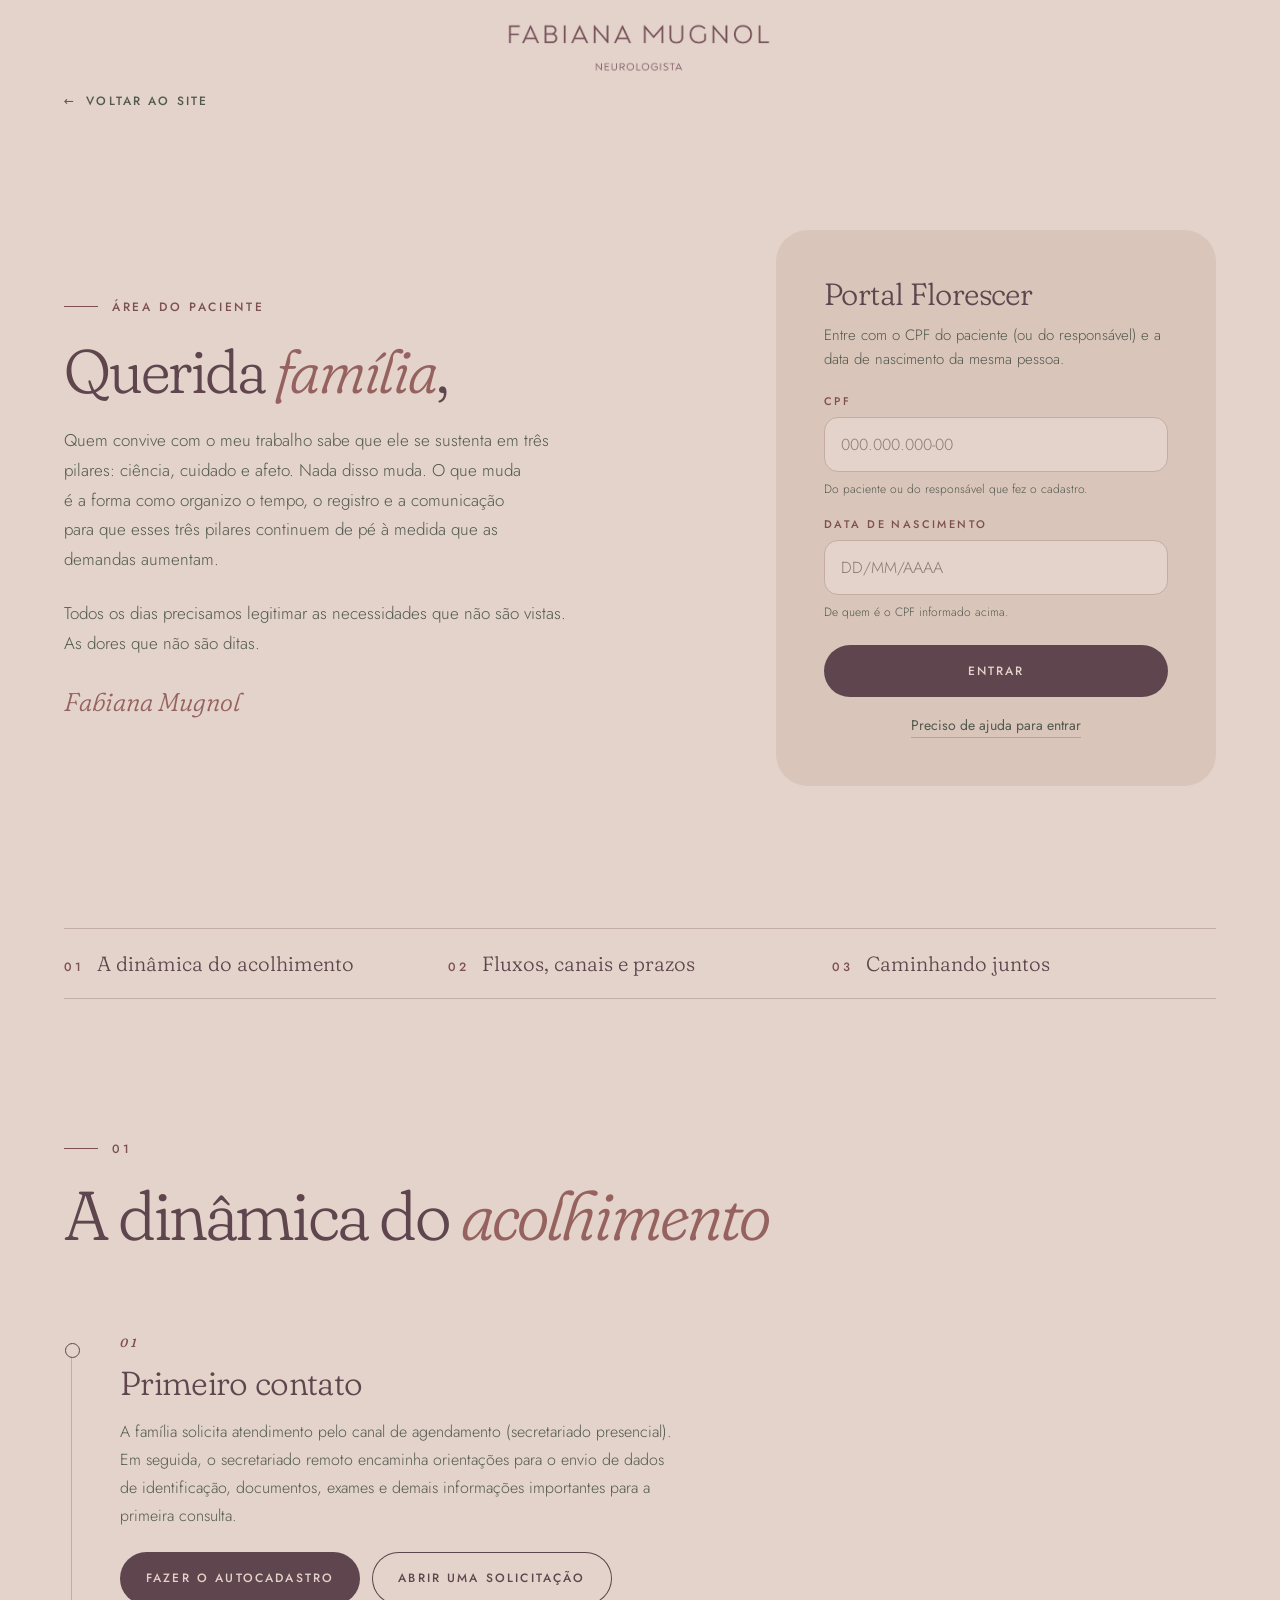
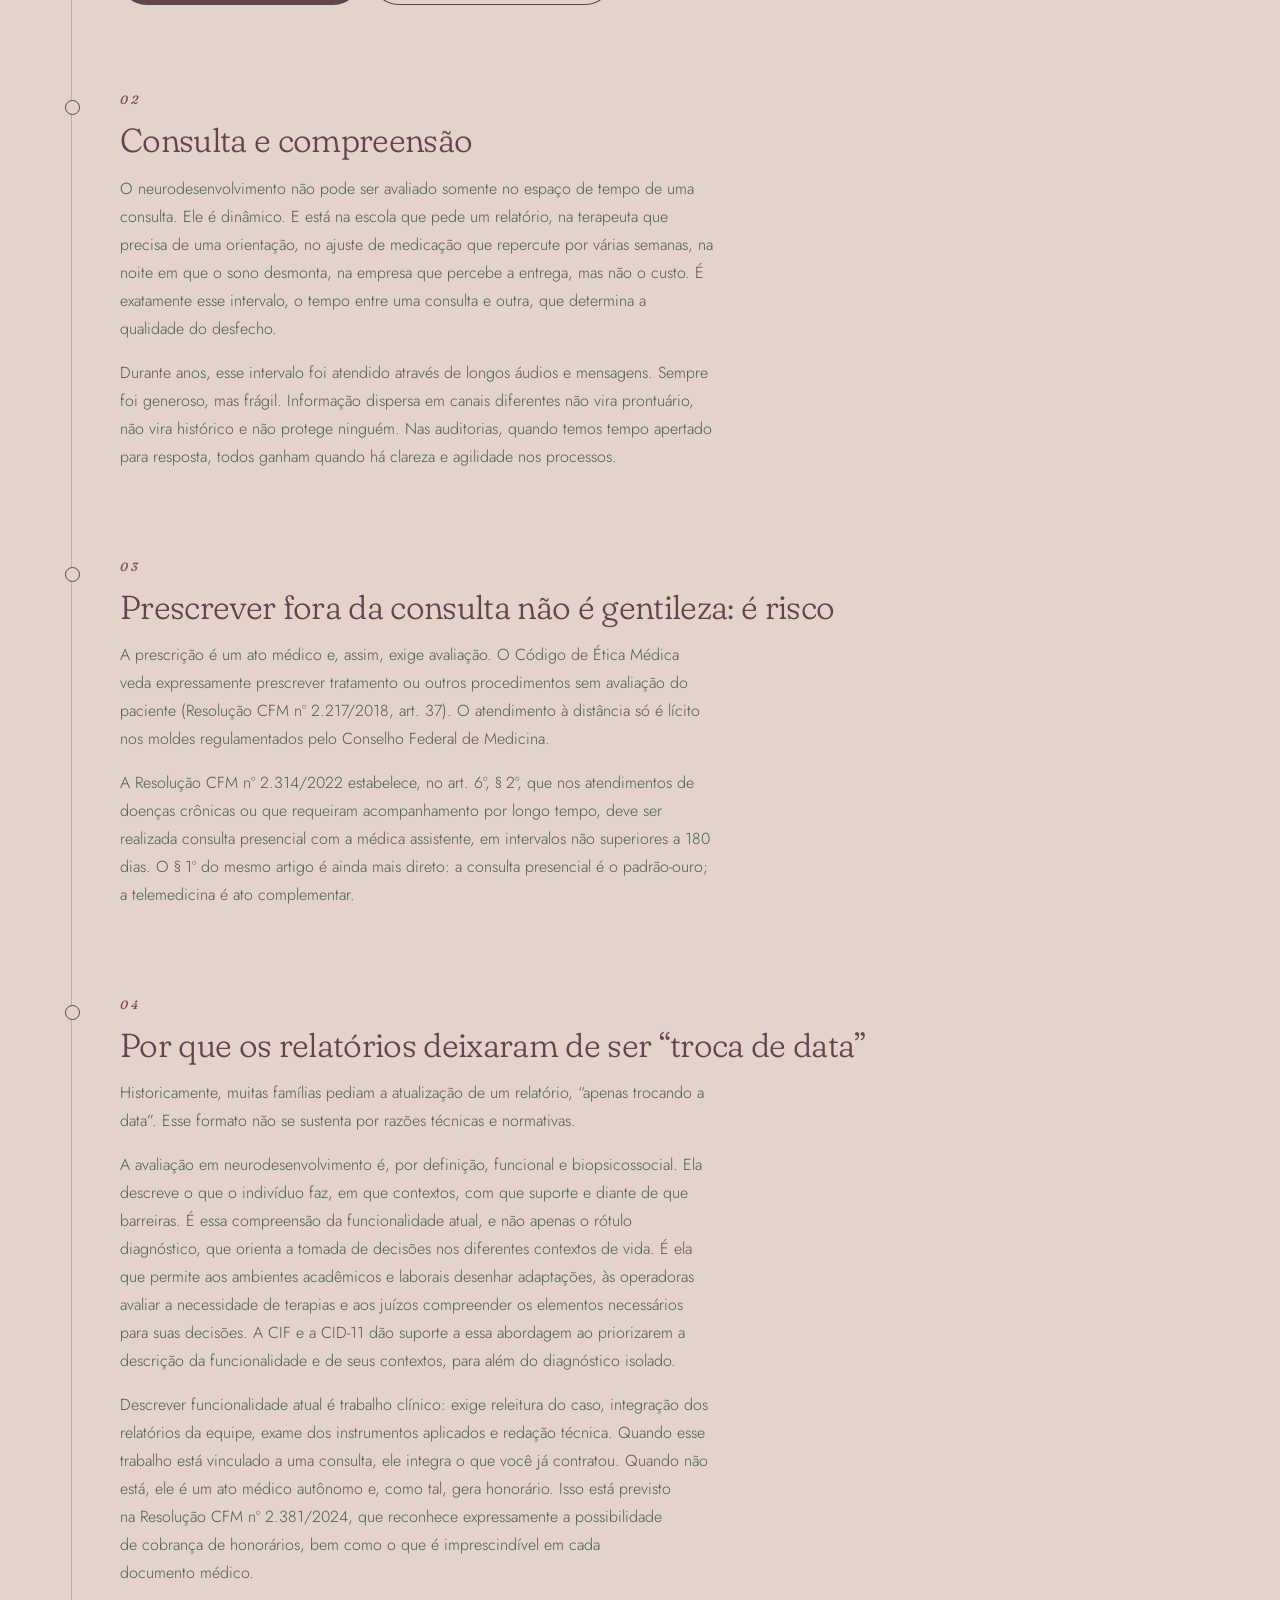
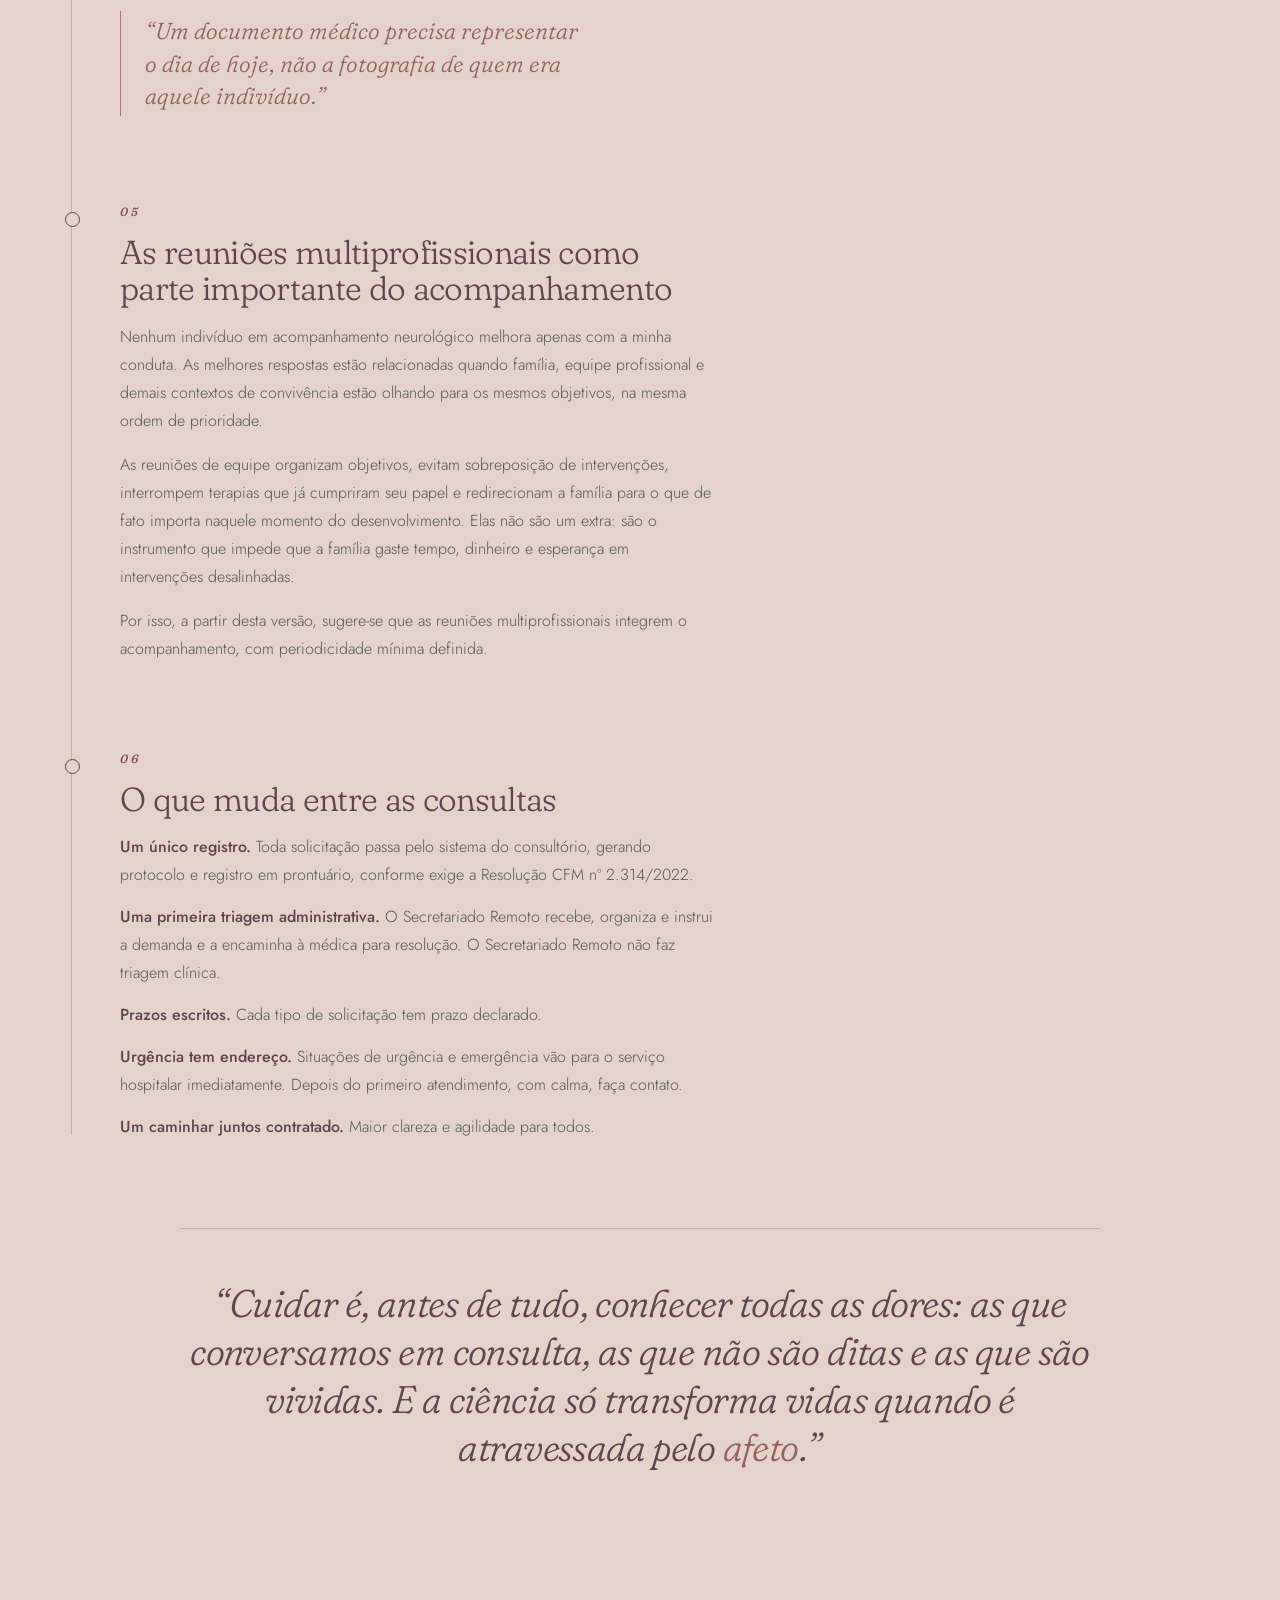
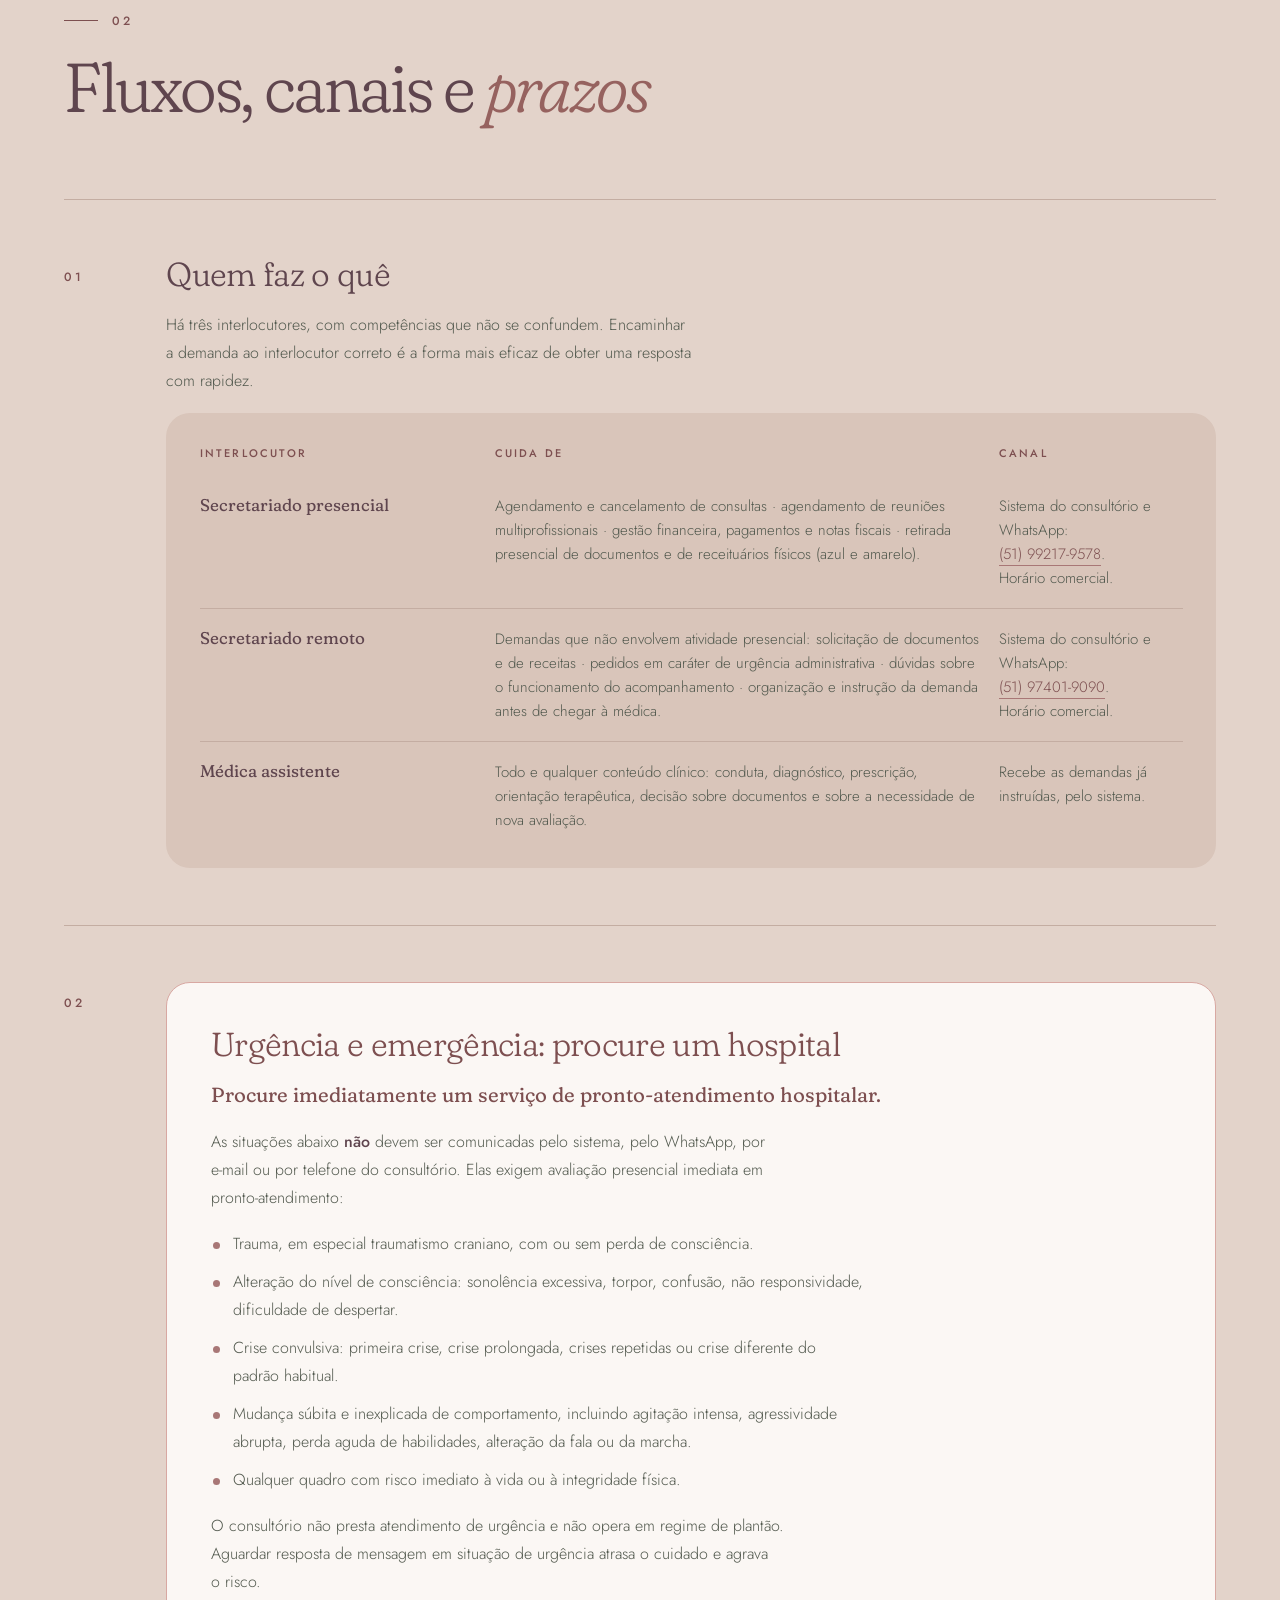
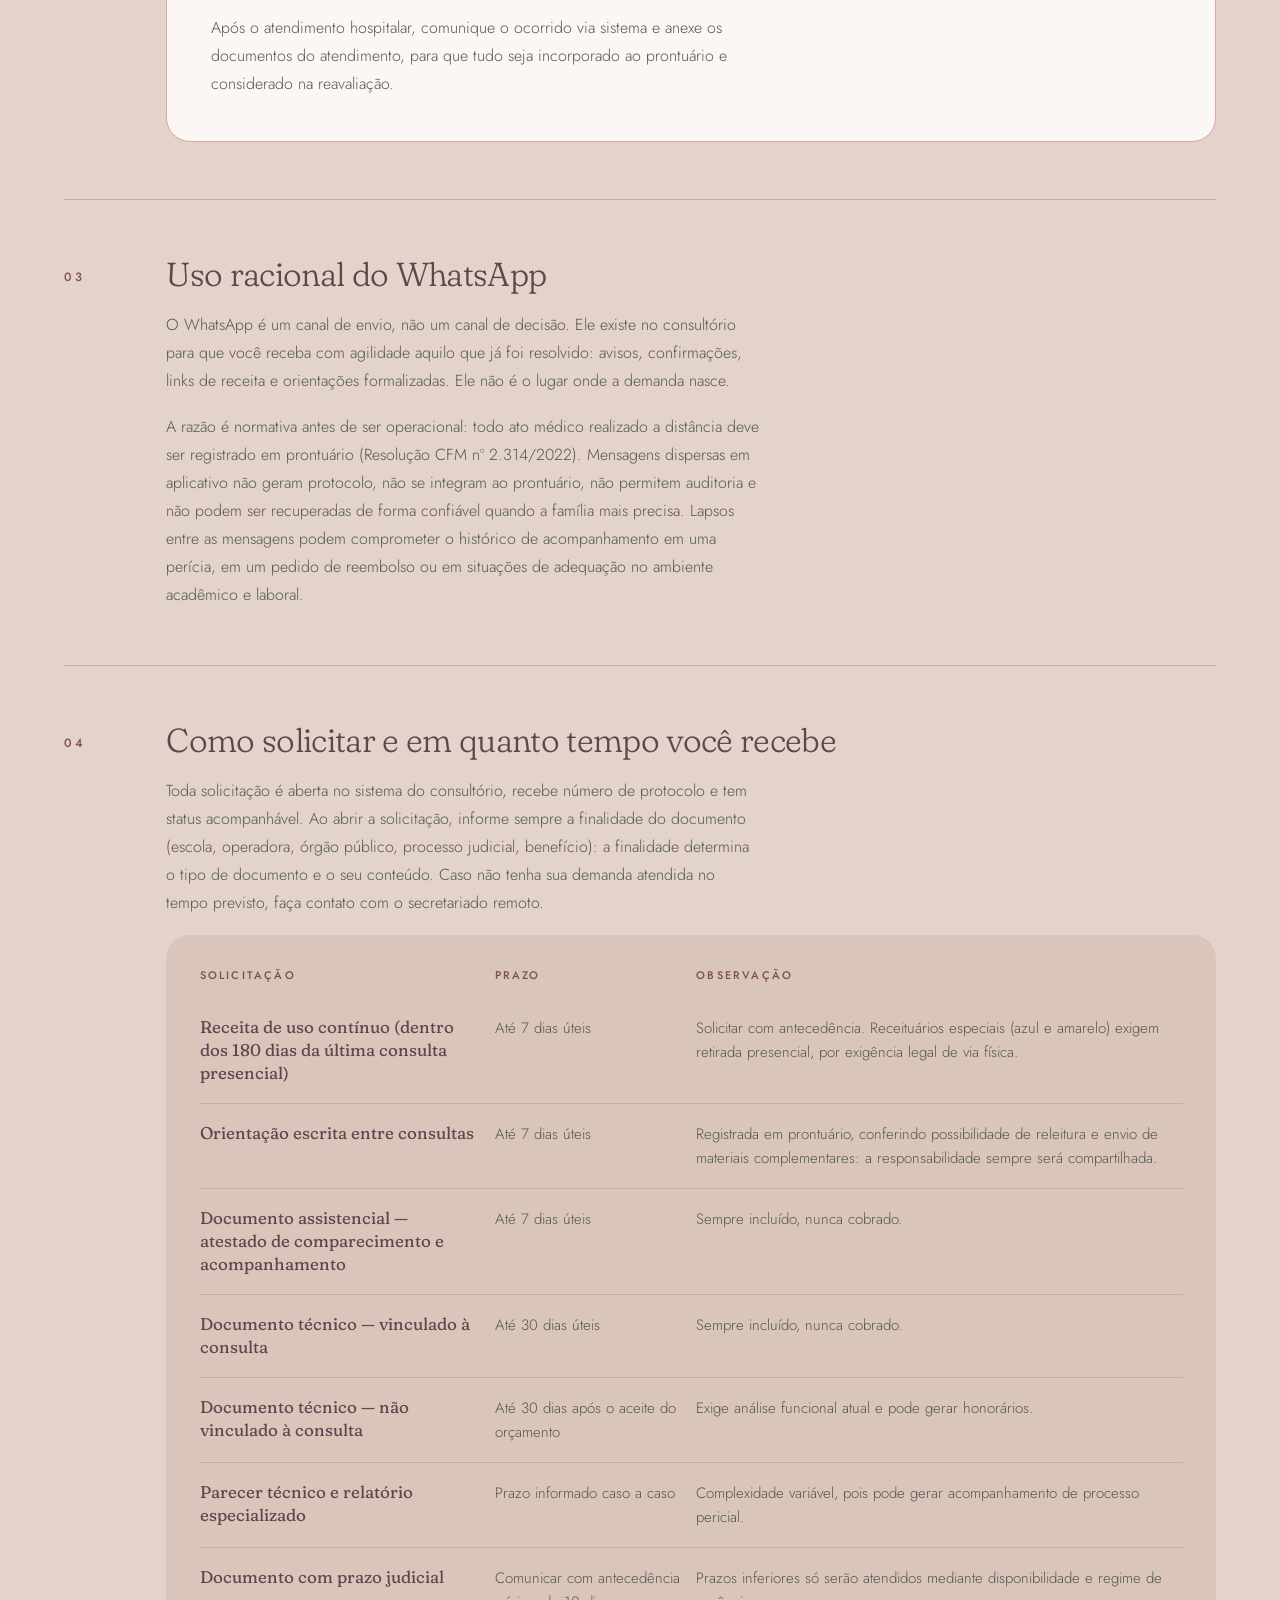
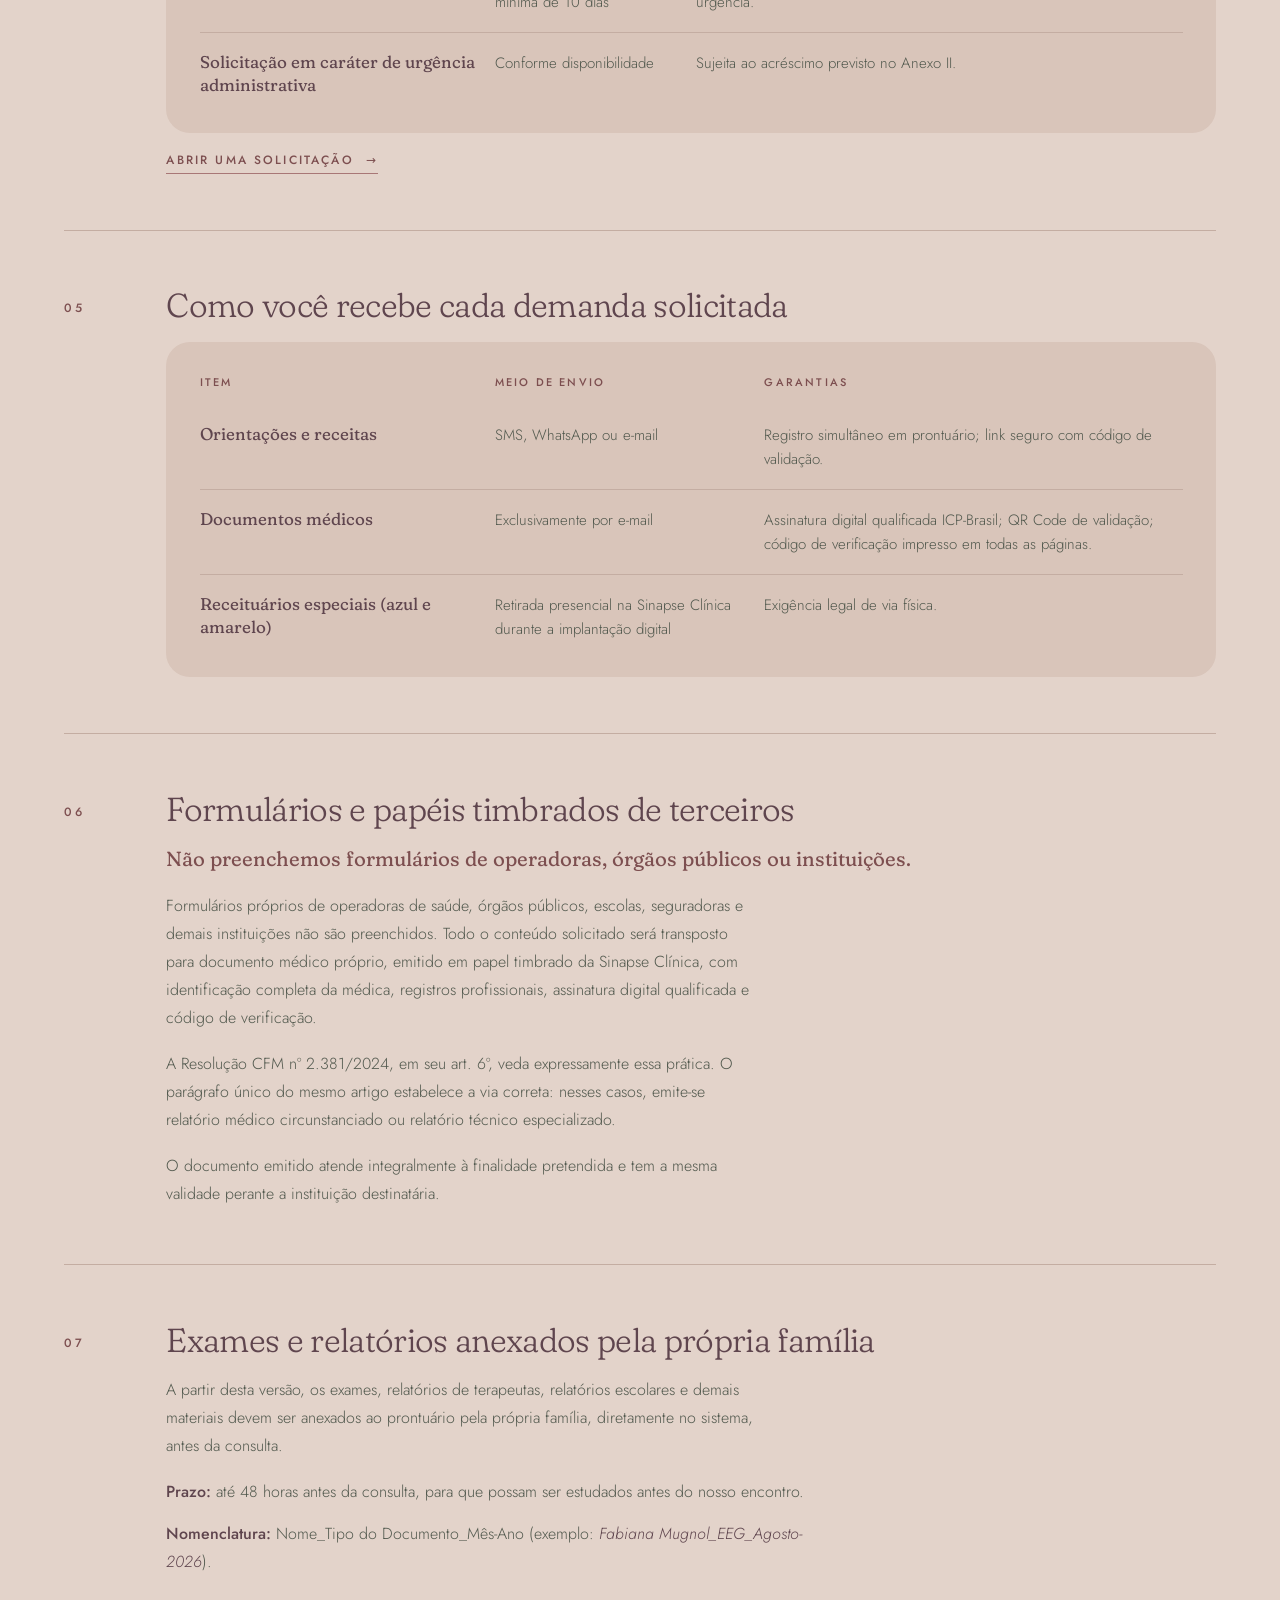
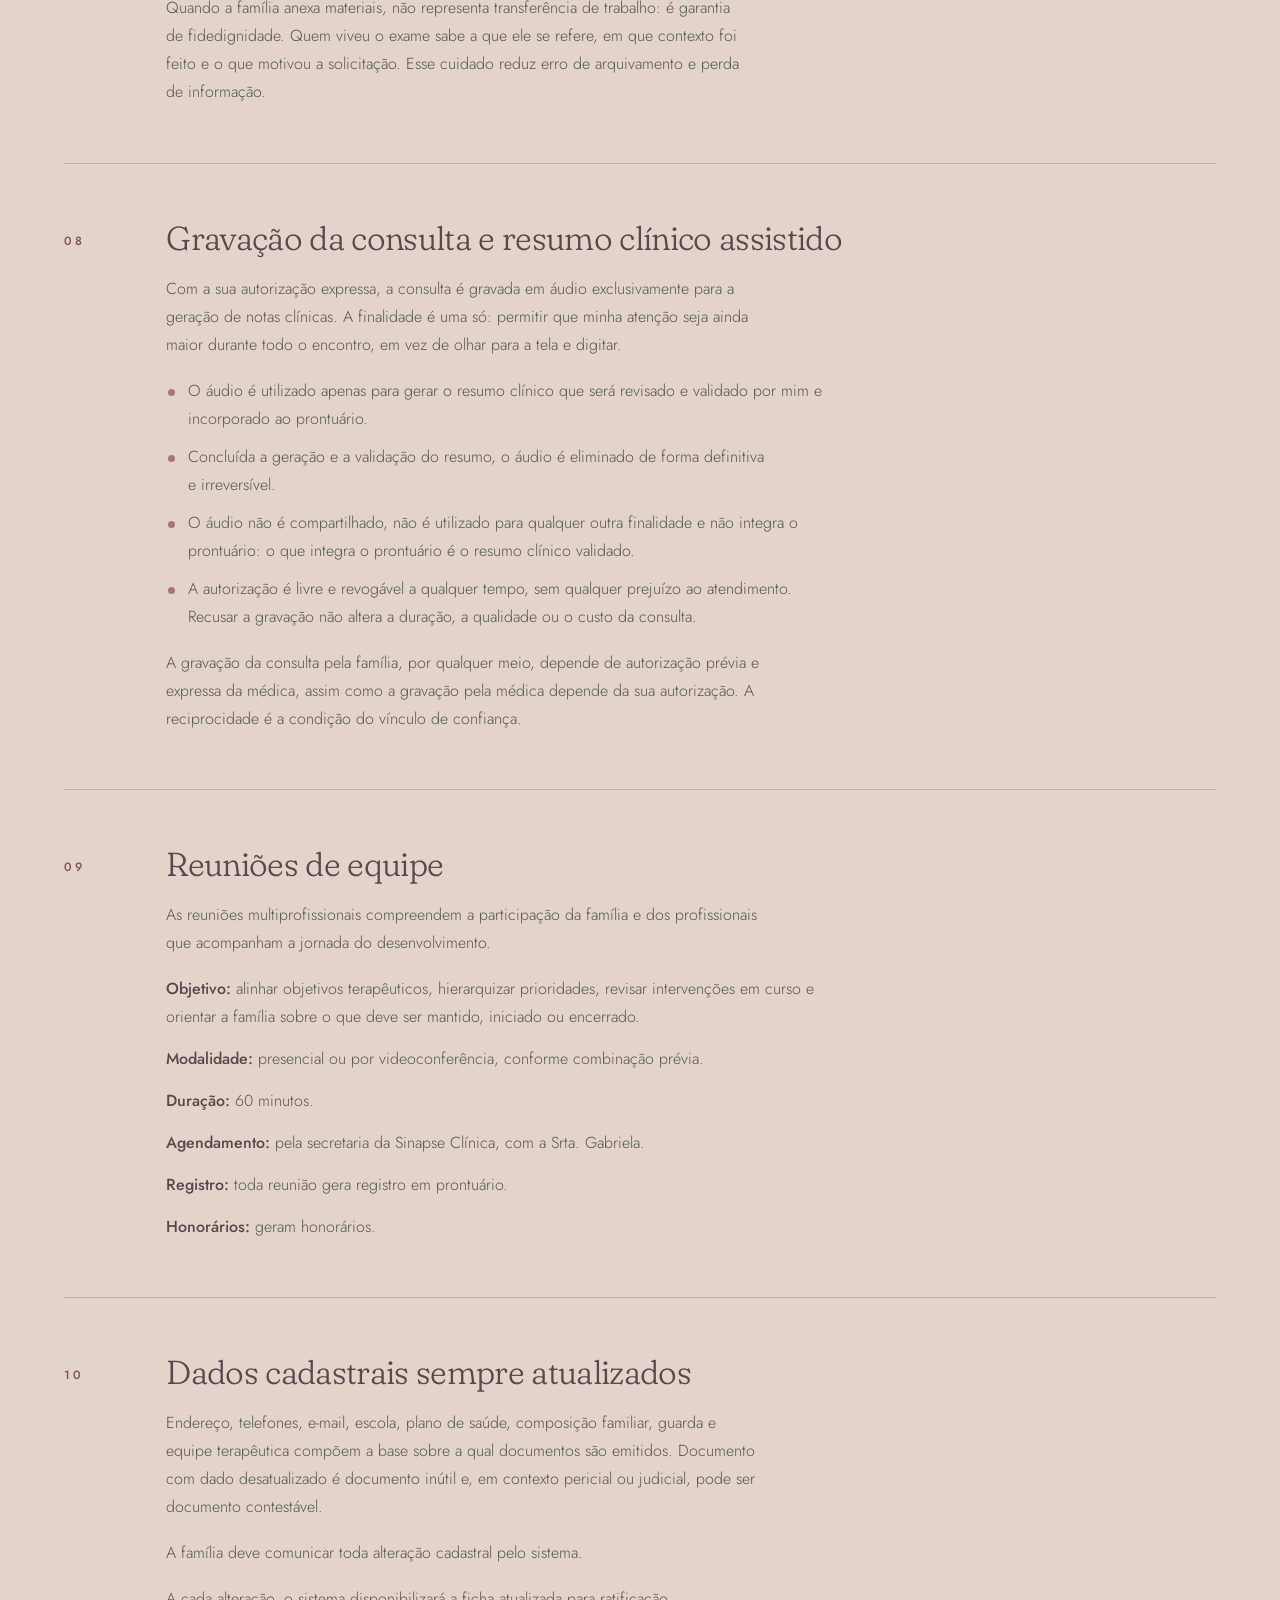
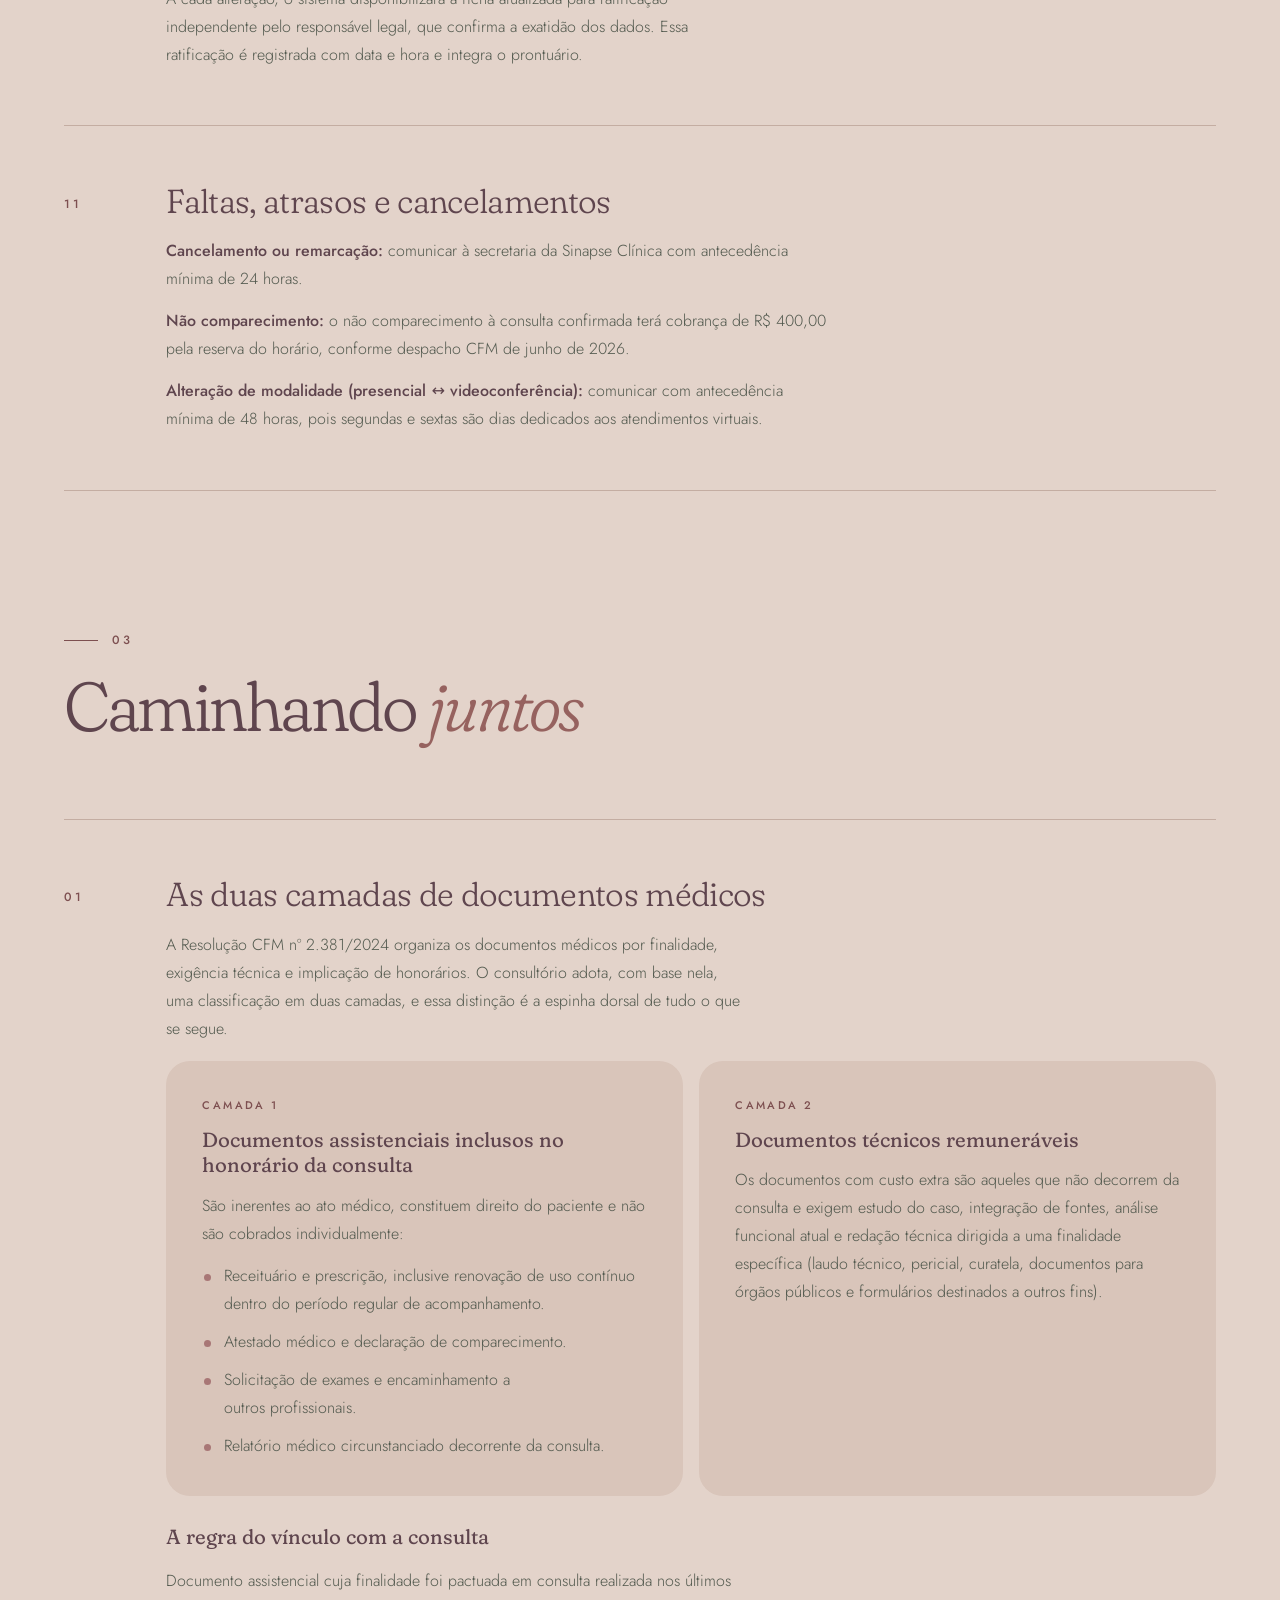
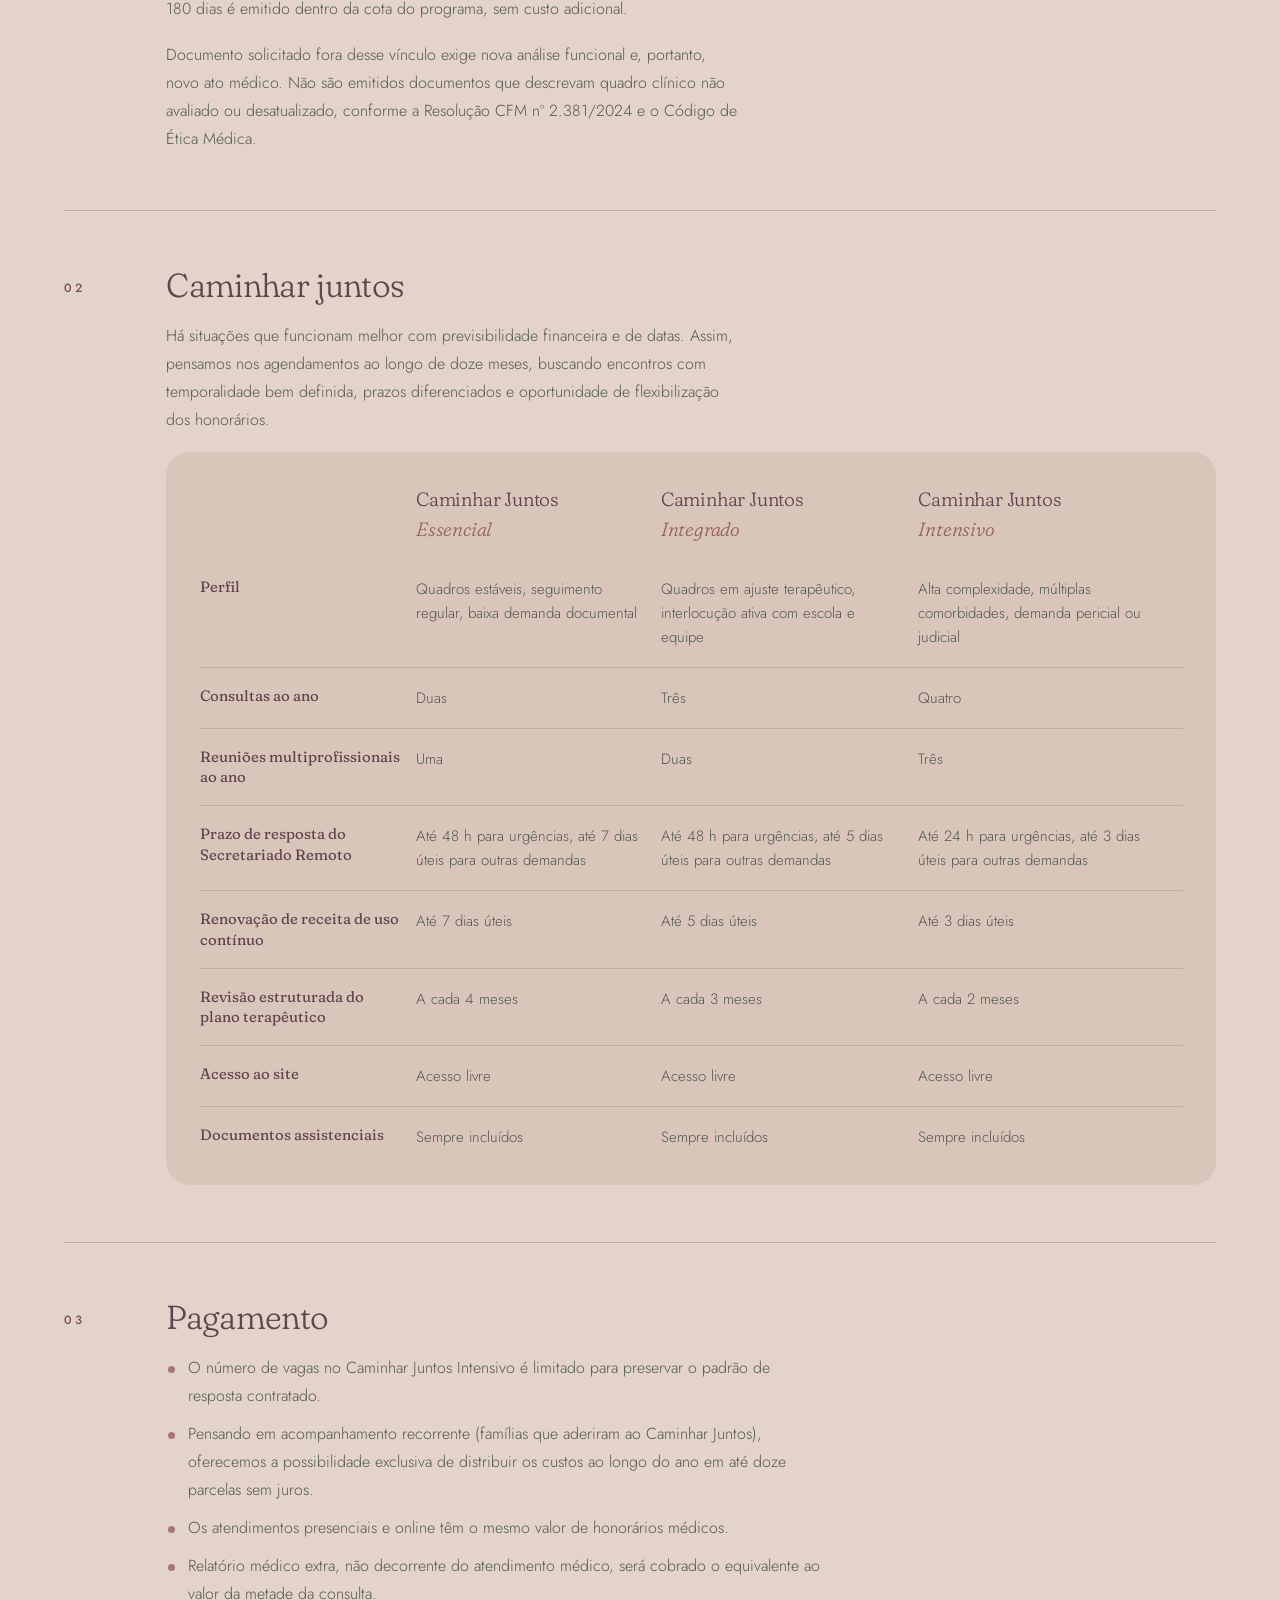
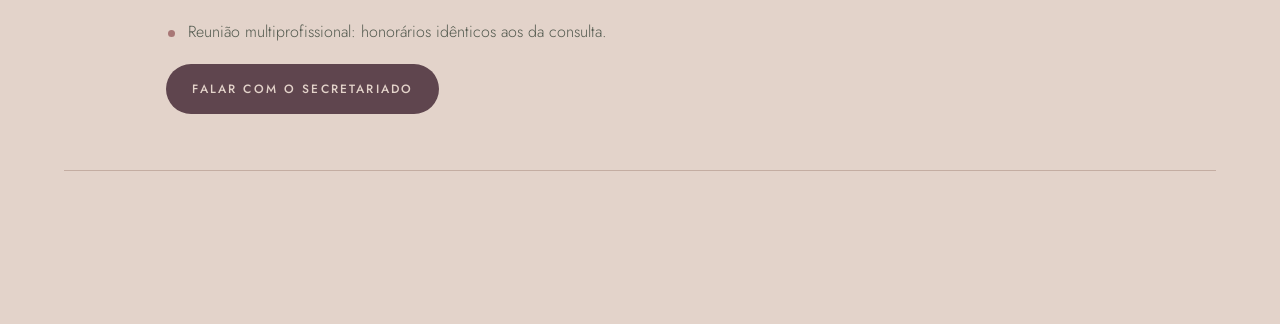
==== commit 829c1f1b: "Área do paciente: carta à família e guia do acompanhamento; Caminhar Juntos sai da página principal " ====
--- a/planos/index.html
+++ b/planos/index.html
@@ -20,17 +20,22 @@
     <nav class="nav" aria-label="Principal">
       <a class="nav__logo" href="/"><img src="/assets/img/logo.webp" alt="Fabiana Mugnol — Neurologista" width="600" height="117" style="width:auto"></a>
       <div class="nav__acoes">
-        <a href="/#caminhar"><span aria-hidden="true">←</span> Voltar ao site</a>
+        <a href="/"><span aria-hidden="true">←</span> Voltar ao site</a>
       </div>
     </nav>
 
+    <!-- ===== Carta + entrada no portal ===== -->
     <section class="login" id="tela-login">
-      <div class="login__texto">
+      <div class="login__texto carta">
         <span class="eyebrow">Área do paciente</span>
-        <h1>Acesso para <em>famílias</em> em acompanhamento</h1>
-        <p class="texto texto--16" style="max-width:44ch">Entre com o CPF do paciente (ou do responsável) e a data de nascimento da mesma pessoa. Você será levado ao seu espaço no portal Florescer.</p>
+        <h1>Querida <em>família</em>,</h1>
+        <p class="texto">Quem convive com o meu trabalho sabe que ele se sustenta em três pilares: ciência, cuidado e afeto. Nada disso muda. O que muda é a forma como organizo o tempo, o registro e a comunicação para que esses três pilares continuem de pé à medida que as demandas aumentam.</p>
+        <p class="texto">Todos os dias precisamos legitimar as necessidades que não são vistas. As dores que não são ditas.</p>
+        <p class="carta__assinatura">Fabiana Mugnol</p>
       </div>
-      <form id="form-login" novalidate>
+      <form id="form-login" novalidate aria-labelledby="form-login-titulo">
+        <p class="login__titulo" id="form-login-titulo">Portal Florescer</p>
+        <p class="login__intro">Entre com o CPF do paciente (ou do responsável) e a data de nascimento da mesma pessoa.</p>
         <label for="cpf">CPF
           <input id="cpf" type="text" name="cpf" required inputmode="numeric" autocomplete="off" placeholder="000.000.000-00" maxlength="14" aria-describedby="ajuda-cpf">
           <span class="ajuda" id="ajuda-cpf">Do paciente ou do responsável que fez o cadastro.</span>
@@ -49,17 +54,342 @@
       </form>
     </section>
 
-    <section class="modalidades" id="tela-planos">
-      <span class="eyebrow">Caminhar Juntos · Modalidades</span>
-      <div class="modalidades__card">
-        <h1>Quando maior proximidade é <em>imprescindível</em></h1>
-        <p class="texto" style="max-width:60ch">Casos de maior complexidade precisam de presença. Dessa forma, o acompanhamento é oferecido em três modalidades: Essencial, Integrado e Intensivo, que se diferenciam pela frequência dos encontros e pela intensidade do suporte entre eles. Nosso concierge está à disposição para auxiliar nas melhores decisões.</p>
-        <div class="etiquetas">
-          <span>Essencial</span>
-          <span>Integrado</span>
-          <span>Intensivo</span>
-        </div>
-        <a class="btn" href="https://wa.me/5551999999999?text=Ol%C3%A1!%20Gostaria%20de%20saber%20sobre%20as%20modalidades%20de%20acompanhamento." target="_blank" rel="noopener">Falar com o Concierge</a>
+    <nav class="sumario" aria-label="Nesta página">
+      <a href="#acolhimento"><span>01</span>A dinâmica do acolhimento</a>
+      <a href="#fluxos"><span>02</span>Fluxos, canais e prazos</a>
+      <a href="#caminhando"><span>03</span>Caminhando juntos</a>
+    </nav>
+
+    <!-- ===== 01 · A dinâmica do acolhimento ===== -->
+    <section class="guia" id="acolhimento" aria-labelledby="t-acolhimento">
+      <header class="guia__cabeca">
+        <span class="eyebrow">01</span>
+        <h2 class="h2" id="t-acolhimento">A dinâmica do <em>acolhimento</em></h2>
+      </header>
+
+      <ol class="trilha">
+        <li class="passo">
+          <span class="passo__n">01</span>
+          <h3>Primeiro contato</h3>
+          <p>A família solicita atendimento pelo canal de agendamento (secretariado presencial). Em seguida, o secretariado remoto encaminha orientações para o envio de dados de identificação, documentos, exames e demais informações importantes para a primeira consulta.</p>
+          <div class="acoes">
+            <a class="btn" href="https://app.armetz.com/autocadastro/drafabi" target="_blank" rel="noopener">Fazer o autocadastro</a>
+            <a class="btn btn--linha" href="https://app.armetz.com/solicitar/drafabi" target="_blank" rel="noopener">Abrir uma solicitação</a>
+          </div>
+        </li>
+
+        <li class="passo">
+          <span class="passo__n">02</span>
+          <h3>Consulta e compreensão</h3>
+          <p>O neurodesenvolvimento não pode ser avaliado somente no espaço de tempo de uma consulta. Ele é dinâmico. E está na escola que pede um relatório, na terapeuta que precisa de uma orientação, no ajuste de medicação que repercute por várias semanas, na noite em que o sono desmonta, na empresa que percebe a entrega, mas não o custo. É exatamente esse intervalo, o tempo entre uma consulta e outra, que determina a qualidade do desfecho.</p>
+          <p>Durante anos, esse intervalo foi atendido através de longos áudios e mensagens. Sempre foi generoso, mas frágil. Informação dispersa em canais diferentes não vira prontuário, não vira histórico e não protege ninguém. Nas auditorias, quando temos tempo apertado para resposta, todos ganham quando há clareza e agilidade nos processos.</p>
+        </li>
+
+        <li class="passo">
+          <span class="passo__n">03</span>
+          <h3>Prescrever fora da consulta não é gentileza: é risco</h3>
+          <p>A prescrição é um ato médico e, assim, exige avaliação. O Código de Ética Médica veda expressamente prescrever tratamento ou outros procedimentos sem avaliação do paciente (Resolução CFM nº 2.217/2018, art. 37). O atendimento à distância só é lícito nos moldes regulamentados pelo Conselho Federal de Medicina.</p>
+          <p>A Resolução CFM nº 2.314/2022 estabelece, no art. 6º, § 2º, que nos atendimentos de doenças crônicas ou que requeiram acompanhamento por longo tempo, deve ser realizada consulta presencial com a médica assistente, em intervalos não superiores a 180 dias. O § 1º do mesmo artigo é ainda mais direto: a consulta presencial é o padrão-ouro; a telemedicina é ato complementar.</p>
+        </li>
+
+        <li class="passo">
+          <span class="passo__n">04</span>
+          <h3>Por que os relatórios deixaram de ser “troca de data”</h3>
+          <p>Historicamente, muitas famílias pediam a atualização de um relatório, “apenas trocando a data”. Esse formato não se sustenta por razões técnicas e normativas.</p>
+          <p>A avaliação em neurodesenvolvimento é, por definição, funcional e biopsicossocial. Ela descreve o que o indivíduo faz, em que contextos, com que suporte e diante de que barreiras. É essa compreensão da funcionalidade atual, e não apenas o rótulo diagnóstico, que orienta a tomada de decisões nos diferentes contextos de vida. É ela que permite aos ambientes acadêmicos e laborais desenhar adaptações, às operadoras avaliar a necessidade de terapias e aos juízos compreender os elementos necessários para suas decisões. A CIF e a CID-11 dão suporte a essa abordagem ao priorizarem a descrição da funcionalidade e de seus contextos, para além do diagnóstico isolado.</p>
+          <p>Descrever funcionalidade atual é trabalho clínico: exige releitura do caso, integração dos relatórios da equipe, exame dos instrumentos aplicados e redação técnica. Quando esse trabalho está vinculado a uma consulta, ele integra o que você já contratou. Quando não está, ele é um ato médico autônomo e, como tal, gera honorário. Isso está previsto na Resolução CFM nº 2.381/2024, que reconhece expressamente a possibilidade de cobrança de honorários, bem como o que é imprescindível em cada documento médico.</p>
+          <blockquote class="citacao"><p>“Um documento médico precisa representar o dia de hoje, não a fotografia de quem era aquele indivíduo.”</p></blockquote>
+        </li>
+
+        <li class="passo">
+          <span class="passo__n">05</span>
+          <h3>As reuniões multiprofissionais como parte importante do acompanhamento</h3>
+          <p>Nenhum indivíduo em acompanhamento neurológico melhora apenas com a minha conduta. As melhores respostas estão relacionadas quando família, equipe profissional e demais contextos de convivência estão olhando para os mesmos objetivos, na mesma ordem de prioridade.</p>
+          <p>As reuniões de equipe organizam objetivos, evitam sobreposição de intervenções, interrompem terapias que já cumpriram seu papel e redirecionam a família para o que de fato importa naquele momento do desenvolvimento. Elas não são um extra: são o instrumento que impede que a família gaste tempo, dinheiro e esperança em intervenções desalinhadas.</p>
+          <p>Por isso, a partir desta versão, sugere-se que as reuniões multiprofissionais integrem o acompanhamento, com periodicidade mínima definida.</p>
+        </li>
+
+        <li class="passo">
+          <span class="passo__n">06</span>
+          <h3>O que muda entre as consultas</h3>
+          <dl class="mudancas">
+            <div><dt>Um único registro.</dt><dd>Toda solicitação passa pelo sistema do consultório, gerando protocolo e registro em prontuário, conforme exige a Resolução CFM nº 2.314/2022.</dd></div>
+            <div><dt>Uma primeira triagem administrativa.</dt><dd>O Secretariado Remoto recebe, organiza e instrui a demanda e a encaminha à médica para resolução. O Secretariado Remoto não faz triagem clínica.</dd></div>
+            <div><dt>Prazos escritos.</dt><dd>Cada tipo de solicitação tem prazo declarado.</dd></div>
+            <div><dt>Urgência tem endereço.</dt><dd>Situações de urgência e emergência vão para o serviço hospitalar imediatamente. Depois do primeiro atendimento, com calma, faça contato.</dd></div>
+            <div><dt>Um caminhar juntos contratado.</dt><dd>Maior clareza e agilidade para todos.</dd></div>
+          </dl>
+        </li>
+      </ol>
+
+      <blockquote class="citacao citacao--grande"><p>“Cuidar é, antes de tudo, conhecer todas as dores: as que conversamos em consulta, as que não são ditas e as que são vividas. E a ciência só transforma vidas quando é atravessada pelo <em>afeto</em>.”</p></blockquote>
+    </section>
+
+    <!-- ===== 02 · Fluxos, canais e prazos ===== -->
+    <section class="guia" id="fluxos" aria-labelledby="t-fluxos">
+      <header class="guia__cabeca">
+        <span class="eyebrow">02</span>
+        <h2 class="h2" id="t-fluxos">Fluxos, canais e <em>prazos</em></h2>
+      </header>
+
+      <div class="itens">
+        <article class="item">
+          <span class="item__n">01</span>
+          <div class="item__corpo">
+            <h3>Quem faz o quê</h3>
+            <p>Há três interlocutores, com competências que não se confundem. Encaminhar a demanda ao interlocutor correto é a forma mais eficaz de obter uma resposta com rapidez.</p>
+            <div class="tabela">
+              <table>
+                <caption class="so-leitor">Interlocutores, o que cada um cuida e por qual canal</caption>
+                <thead><tr><th scope="col">Interlocutor</th><th scope="col">Cuida de</th><th scope="col">Canal</th></tr></thead>
+                <tbody>
+                  <tr>
+                    <th scope="row">Secretariado presencial</th>
+                    <td data-rotulo="Cuida de">Agendamento e cancelamento de consultas · agendamento de reuniões multiprofissionais · gestão financeira, pagamentos e notas fiscais · retirada presencial de documentos e de receituários físicos (azul e amarelo).</td>
+                    <td data-rotulo="Canal">Sistema do consultório e WhatsApp: <a href="https://wa.me/5551992179578" target="_blank" rel="noopener">(51) 99217-9578</a>.<br>Horário comercial.</td>
+                  </tr>
+                  <tr>
+                    <th scope="row">Secretariado remoto</th>
+                    <td data-rotulo="Cuida de">Demandas que não envolvem atividade presencial: solicitação de documentos e de receitas · pedidos em caráter de urgência administrativa · dúvidas sobre o funcionamento do acompanhamento · organização e instrução da demanda antes de chegar à médica.</td>
+                    <td data-rotulo="Canal">Sistema do consultório e WhatsApp: <a href="https://wa.me/5551974019090" target="_blank" rel="noopener">(51) 97401-9090</a>.<br>Horário comercial.</td>
+                  </tr>
+                  <tr>
+                    <th scope="row">Médica assistente</th>
+                    <td data-rotulo="Cuida de">Todo e qualquer conteúdo clínico: conduta, diagnóstico, prescrição, orientação terapêutica, decisão sobre documentos e sobre a necessidade de nova avaliação.</td>
+                    <td data-rotulo="Canal">Recebe as demandas já instruídas, pelo sistema.</td>
+                  </tr>
+                </tbody>
+              </table>
+            </div>
+          </div>
+        </article>
+
+        <article class="item item--alerta">
+          <span class="item__n">02</span>
+          <div class="item__corpo">
+            <h3>Urgência e emergência: procure um hospital</h3>
+            <p class="item__destaque">Procure imediatamente um serviço de pronto-atendimento hospitalar.</p>
+            <p>As situações abaixo <strong>não</strong> devem ser comunicadas pelo sistema, pelo WhatsApp, por e-mail ou por telefone do consultório. Elas exigem avaliação presencial imediata em pronto-atendimento:</p>
+            <ul class="lista">
+              <li>Trauma, em especial traumatismo craniano, com ou sem perda de consciência.</li>
+              <li>Alteração do nível de consciência: sonolência excessiva, torpor, confusão, não responsividade, dificuldade de despertar.</li>
+              <li>Crise convulsiva: primeira crise, crise prolongada, crises repetidas ou crise diferente do padrão habitual.</li>
+              <li>Mudança súbita e inexplicada de comportamento, incluindo agitação intensa, agressividade abrupta, perda aguda de habilidades, alteração da fala ou da marcha.</li>
+              <li>Qualquer quadro com risco imediato à vida ou à integridade física.</li>
+            </ul>
+            <p>O consultório não presta atendimento de urgência e não opera em regime de plantão. Aguardar resposta de mensagem em situação de urgência atrasa o cuidado e agrava o risco.</p>
+            <p>Após o atendimento hospitalar, comunique o ocorrido via sistema e anexe os documentos do atendimento, para que tudo seja incorporado ao prontuário e considerado na reavaliação.</p>
+          </div>
+        </article>
+
+        <article class="item">
+          <span class="item__n">03</span>
+          <div class="item__corpo">
+            <h3>Uso racional do WhatsApp</h3>
+            <p>O WhatsApp é um canal de envio, não um canal de decisão. Ele existe no consultório para que você receba com agilidade aquilo que já foi resolvido: avisos, confirmações, links de receita e orientações formalizadas. Ele não é o lugar onde a demanda nasce.</p>
+            <p>A razão é normativa antes de ser operacional: todo ato médico realizado a distância deve ser registrado em prontuário (Resolução CFM nº 2.314/2022). Mensagens dispersas em aplicativo não geram protocolo, não se integram ao prontuário, não permitem auditoria e não podem ser recuperadas de forma confiável quando a família mais precisa. Lapsos entre as mensagens podem comprometer o histórico de acompanhamento em uma perícia, em um pedido de reembolso ou em situações de adequação no ambiente acadêmico e laboral.</p>
+          </div>
+        </article>
+
+        <article class="item">
+          <span class="item__n">04</span>
+          <div class="item__corpo">
+            <h3>Como solicitar e em quanto tempo você recebe</h3>
+            <p>Toda solicitação é aberta no sistema do consultório, recebe número de protocolo e tem status acompanhável. Ao abrir a solicitação, informe sempre a finalidade do documento (escola, operadora, órgão público, processo judicial, benefício): a finalidade determina o tipo de documento e o seu conteúdo. Caso não tenha sua demanda atendida no tempo previsto, faça contato com o secretariado remoto.</p>
+            <div class="tabela">
+              <table>
+                <caption class="so-leitor">Prazos por tipo de solicitação</caption>
+                <thead><tr><th scope="col">Solicitação</th><th scope="col">Prazo</th><th scope="col">Observação</th></tr></thead>
+                <tbody>
+                  <tr><th scope="row">Receita de uso contínuo (dentro dos 180 dias da última consulta presencial)</th><td data-rotulo="Prazo">Até 7 dias úteis</td><td data-rotulo="Observação">Solicitar com antecedência. Receituários especiais (azul e amarelo) exigem retirada presencial, por exigência legal de via física.</td></tr>
+                  <tr><th scope="row">Orientação escrita entre consultas</th><td data-rotulo="Prazo">Até 7 dias úteis</td><td data-rotulo="Observação">Registrada em prontuário, conferindo possibilidade de releitura e envio de materiais complementares: a responsabilidade sempre será compartilhada.</td></tr>
+                  <tr><th scope="row">Documento assistencial — atestado de comparecimento e acompanhamento</th><td data-rotulo="Prazo">Até 7 dias úteis</td><td data-rotulo="Observação">Sempre incluído, nunca cobrado.</td></tr>
+                  <tr><th scope="row">Documento técnico — vinculado à consulta</th><td data-rotulo="Prazo">Até 30 dias úteis</td><td data-rotulo="Observação">Sempre incluído, nunca cobrado.</td></tr>
+                  <tr><th scope="row">Documento técnico — não vinculado à consulta</th><td data-rotulo="Prazo">Até 30 dias após o aceite do orçamento</td><td data-rotulo="Observação">Exige análise funcional atual e pode gerar honorários.</td></tr>
+                  <tr><th scope="row">Parecer técnico e relatório especializado</th><td data-rotulo="Prazo">Prazo informado caso a caso</td><td data-rotulo="Observação">Complexidade variável, pois pode gerar acompanhamento de processo pericial.</td></tr>
+                  <tr><th scope="row">Documento com prazo judicial</th><td data-rotulo="Prazo">Comunicar com antecedência mínima de 10 dias</td><td data-rotulo="Observação">Prazos inferiores só serão atendidos mediante disponibilidade e regime de urgência.</td></tr>
+                  <tr><th scope="row">Solicitação em caráter de urgência administrativa</th><td data-rotulo="Prazo">Conforme disponibilidade</td><td data-rotulo="Observação">Sujeita ao acréscimo previsto no Anexo II.</td></tr>
+                </tbody>
+              </table>
+            </div>
+            <a class="link-seta" href="https://app.armetz.com/solicitar/drafabi" target="_blank" rel="noopener">Abrir uma solicitação <span aria-hidden="true">→</span></a>
+          </div>
+        </article>
+
+        <article class="item">
+          <span class="item__n">05</span>
+          <div class="item__corpo">
+            <h3>Como você recebe cada demanda solicitada</h3>
+            <div class="tabela">
+              <table>
+                <caption class="so-leitor">Meio de envio e garantias de cada item</caption>
+                <thead><tr><th scope="col">Item</th><th scope="col">Meio de envio</th><th scope="col">Garantias</th></tr></thead>
+                <tbody>
+                  <tr><th scope="row">Orientações e receitas</th><td data-rotulo="Meio de envio">SMS, WhatsApp ou e-mail</td><td data-rotulo="Garantias">Registro simultâneo em prontuário; link seguro com código de validação.</td></tr>
+                  <tr><th scope="row">Documentos médicos</th><td data-rotulo="Meio de envio">Exclusivamente por e-mail</td><td data-rotulo="Garantias">Assinatura digital qualificada ICP-Brasil; QR Code de validação; código de verificação impresso em todas as páginas.</td></tr>
+                  <tr><th scope="row">Receituários especiais (azul e amarelo)</th><td data-rotulo="Meio de envio">Retirada presencial na Sinapse Clínica durante a implantação digital</td><td data-rotulo="Garantias">Exigência legal de via física.</td></tr>
+                </tbody>
+              </table>
+            </div>
+          </div>
+        </article>
+
+        <article class="item">
+          <span class="item__n">06</span>
+          <div class="item__corpo">
+            <h3>Formulários e papéis timbrados de terceiros</h3>
+            <p class="item__destaque">Não preenchemos formulários de operadoras, órgãos públicos ou instituições.</p>
+            <p>Formulários próprios de operadoras de saúde, órgãos públicos, escolas, seguradoras e demais instituições não são preenchidos. Todo o conteúdo solicitado será transposto para documento médico próprio, emitido em papel timbrado da Sinapse Clínica, com identificação completa da médica, registros profissionais, assinatura digital qualificada e código de verificação.</p>
+            <p>A Resolução CFM nº 2.381/2024, em seu art. 6º, veda expressamente essa prática. O parágrafo único do mesmo artigo estabelece a via correta: nesses casos, emite-se relatório médico circunstanciado ou relatório técnico especializado.</p>
+            <p>O documento emitido atende integralmente à finalidade pretendida e tem a mesma validade perante a instituição destinatária.</p>
+          </div>
+        </article>
+
+        <article class="item">
+          <span class="item__n">07</span>
+          <div class="item__corpo">
+            <h3>Exames e relatórios anexados pela própria família</h3>
+            <p>A partir desta versão, os exames, relatórios de terapeutas, relatórios escolares e demais materiais devem ser anexados ao prontuário pela própria família, diretamente no sistema, antes da consulta.</p>
+            <dl class="mudancas">
+              <div><dt>Prazo:</dt><dd>até 48 horas antes da consulta, para que possam ser estudados antes do nosso encontro.</dd></div>
+              <div><dt>Nomenclatura:</dt><dd>Nome_Tipo do Documento_Mês-Ano (exemplo: <span class="exemplo">Fabiana Mugnol_EEG_Agosto-2026</span>).</dd></div>
+            </dl>
+            <p>Quando a família anexa materiais, não representa transferência de trabalho: é garantia de fidedignidade. Quem viveu o exame sabe a que ele se refere, em que contexto foi feito e o que motivou a solicitação. Esse cuidado reduz erro de arquivamento e perda de informação.</p>
+          </div>
+        </article>
+
+        <article class="item">
+          <span class="item__n">08</span>
+          <div class="item__corpo">
+            <h3>Gravação da consulta e resumo clínico assistido</h3>
+            <p>Com a sua autorização expressa, a consulta é gravada em áudio exclusivamente para a geração de notas clínicas. A finalidade é uma só: permitir que minha atenção seja ainda maior durante todo o encontro, em vez de olhar para a tela e digitar.</p>
+            <ul class="lista">
+              <li>O áudio é utilizado apenas para gerar o resumo clínico que será revisado e validado por mim e incorporado ao prontuário.</li>
+              <li>Concluída a geração e a validação do resumo, o áudio é eliminado de forma definitiva e irreversível.</li>
+              <li>O áudio não é compartilhado, não é utilizado para qualquer outra finalidade e não integra o prontuário: o que integra o prontuário é o resumo clínico validado.</li>
+              <li>A autorização é livre e revogável a qualquer tempo, sem qualquer prejuízo ao atendimento. Recusar a gravação não altera a duração, a qualidade ou o custo da consulta.</li>
+            </ul>
+            <p>A gravação da consulta pela família, por qualquer meio, depende de autorização prévia e expressa da médica, assim como a gravação pela médica depende da sua autorização. A reciprocidade é a condição do vínculo de confiança.</p>
+          </div>
+        </article>
+
+        <article class="item">
+          <span class="item__n">09</span>
+          <div class="item__corpo">
+            <h3>Reuniões de equipe</h3>
+            <p>As reuniões multiprofissionais compreendem a participação da família e dos profissionais que acompanham a jornada do desenvolvimento.</p>
+            <dl class="mudancas">
+              <div><dt>Objetivo:</dt><dd>alinhar objetivos terapêuticos, hierarquizar prioridades, revisar intervenções em curso e orientar a família sobre o que deve ser mantido, iniciado ou encerrado.</dd></div>
+              <div><dt>Modalidade:</dt><dd>presencial ou por videoconferência, conforme combinação prévia.</dd></div>
+              <div><dt>Duração:</dt><dd>60 minutos.</dd></div>
+              <div><dt>Agendamento:</dt><dd>pela secretaria da Sinapse Clínica, com a Srta. Gabriela.</dd></div>
+              <div><dt>Registro:</dt><dd>toda reunião gera registro em prontuário.</dd></div>
+              <div><dt>Honorários:</dt><dd>geram honorários.</dd></div>
+            </dl>
+          </div>
+        </article>
+
+        <article class="item">
+          <span class="item__n">10</span>
+          <div class="item__corpo">
+            <h3>Dados cadastrais sempre atualizados</h3>
+            <p>Endereço, telefones, e-mail, escola, plano de saúde, composição familiar, guarda e equipe terapêutica compõem a base sobre a qual documentos são emitidos. Documento com dado desatualizado é documento inútil e, em contexto pericial ou judicial, pode ser documento contestável.</p>
+            <p>A família deve comunicar toda alteração cadastral pelo sistema.</p>
+            <p>A cada alteração, o sistema disponibilizará a ficha atualizada para ratificação independente pelo responsável legal, que confirma a exatidão dos dados. Essa ratificação é registrada com data e hora e integra o prontuário.</p>
+          </div>
+        </article>
+
+        <article class="item">
+          <span class="item__n">11</span>
+          <div class="item__corpo">
+            <h3>Faltas, atrasos e cancelamentos</h3>
+            <dl class="mudancas">
+              <div><dt>Cancelamento ou remarcação:</dt><dd>comunicar à secretaria da Sinapse Clínica com antecedência mínima de 24 horas.</dd></div>
+              <div><dt>Não comparecimento:</dt><dd>o não comparecimento à consulta confirmada terá cobrança de R$&nbsp;400,00 pela reserva do horário, conforme despacho CFM de junho de 2026.</dd></div>
+              <div><dt>Alteração de modalidade (presencial ↔ videoconferência):</dt><dd>comunicar com antecedência mínima de 48 horas, pois segundas e sextas são dias dedicados aos atendimentos virtuais.</dd></div>
+            </dl>
+          </div>
+        </article>
+      </div>
+    </section>
+
+    <!-- ===== 03 · Caminhando juntos ===== -->
+    <section class="guia" id="caminhando" aria-labelledby="t-caminhando">
+      <header class="guia__cabeca">
+        <span class="eyebrow">03</span>
+        <h2 class="h2" id="t-caminhando">Caminhando <em>juntos</em></h2>
+      </header>
+
+      <div class="itens">
+        <article class="item">
+          <span class="item__n">01</span>
+          <div class="item__corpo">
+            <h3>As duas camadas de documentos médicos</h3>
+            <p>A Resolução CFM nº 2.381/2024 organiza os documentos médicos por finalidade, exigência técnica e implicação de honorários. O consultório adota, com base nela, uma classificação em duas camadas, e essa distinção é a espinha dorsal de tudo o que se segue.</p>
+            <div class="camadas">
+              <div class="camada">
+                <span class="rotulo">Camada 1</span>
+                <h4>Documentos assistenciais inclusos no honorário da consulta</h4>
+                <p>São inerentes ao ato médico, constituem direito do paciente e não são cobrados individualmente:</p>
+                <ul class="lista">
+                  <li>Receituário e prescrição, inclusive renovação de uso contínuo dentro do período regular de acompanhamento.</li>
+                  <li>Atestado médico e declaração de comparecimento.</li>
+                  <li>Solicitação de exames e encaminhamento a outros profissionais.</li>
+                  <li>Relatório médico circunstanciado decorrente da consulta.</li>
+                </ul>
+              </div>
+              <div class="camada">
+                <span class="rotulo">Camada 2</span>
+                <h4>Documentos técnicos remuneráveis</h4>
+                <p>Os documentos com custo extra são aqueles que não decorrem da consulta e exigem estudo do caso, integração de fontes, análise funcional atual e redação técnica dirigida a uma finalidade específica (laudo técnico, pericial, curatela, documentos para órgãos públicos e formulários destinados a outros fins).</p>
+              </div>
+            </div>
+            <h4 class="item__sub">A regra do vínculo com a consulta</h4>
+            <p>Documento assistencial cuja finalidade foi pactuada em consulta realizada nos últimos 180 dias é emitido dentro da cota do programa, sem custo adicional.</p>
+            <p>Documento solicitado fora desse vínculo exige nova análise funcional e, portanto, novo ato médico. Não são emitidos documentos que descrevam quadro clínico não avaliado ou desatualizado, conforme a Resolução CFM nº 2.381/2024 e o Código de Ética Médica.</p>
+          </div>
+        </article>
+
+        <article class="item">
+          <span class="item__n">02</span>
+          <div class="item__corpo">
+            <h3>Caminhar juntos</h3>
+            <p>Há situações que funcionam melhor com previsibilidade financeira e de datas. Assim, pensamos nos agendamentos ao longo de doze meses, buscando encontros com temporalidade bem definida, prazos diferenciados e oportunidade de flexibilização dos honorários.</p>
+            <div class="tabela tabela--planos">
+              <table>
+                <caption class="so-leitor">Comparação entre as modalidades Essencial, Integrado e Intensivo</caption>
+                <thead>
+                  <tr><td></td><th scope="col">Caminhar Juntos <em>Essencial</em></th><th scope="col">Caminhar Juntos <em>Integrado</em></th><th scope="col">Caminhar Juntos <em>Intensivo</em></th></tr>
+                </thead>
+                <tbody>
+                  <tr><th scope="row">Perfil</th><td data-rotulo="Essencial">Quadros estáveis, seguimento regular, baixa demanda documental</td><td data-rotulo="Integrado">Quadros em ajuste terapêutico, interlocução ativa com escola e equipe</td><td data-rotulo="Intensivo">Alta complexidade, múltiplas comorbidades, demanda pericial ou judicial</td></tr>
+                  <tr><th scope="row">Consultas ao ano</th><td data-rotulo="Essencial">Duas</td><td data-rotulo="Integrado">Três</td><td data-rotulo="Intensivo">Quatro</td></tr>
+                  <tr><th scope="row">Reuniões multiprofissionais ao ano</th><td data-rotulo="Essencial">Uma</td><td data-rotulo="Integrado">Duas</td><td data-rotulo="Intensivo">Três</td></tr>
+                  <tr><th scope="row">Prazo de resposta do Secretariado Remoto</th><td data-rotulo="Essencial">Até 48 h para urgências, até 7 dias úteis para outras demandas</td><td data-rotulo="Integrado">Até 48 h para urgências, até 5 dias úteis para outras demandas</td><td data-rotulo="Intensivo">Até 24 h para urgências, até 3 dias úteis para outras demandas</td></tr>
+                  <tr><th scope="row">Renovação de receita de uso contínuo</th><td data-rotulo="Essencial">Até 7 dias úteis</td><td data-rotulo="Integrado">Até 5 dias úteis</td><td data-rotulo="Intensivo">Até 3 dias úteis</td></tr>
+                  <tr><th scope="row">Revisão estruturada do plano terapêutico</th><td data-rotulo="Essencial">A cada 4 meses</td><td data-rotulo="Integrado">A cada 3 meses</td><td data-rotulo="Intensivo">A cada 2 meses</td></tr>
+                  <tr><th scope="row">Acesso ao site</th><td data-rotulo="Essencial">Acesso livre</td><td data-rotulo="Integrado">Acesso livre</td><td data-rotulo="Intensivo">Acesso livre</td></tr>
+                  <tr><th scope="row">Documentos assistenciais</th><td data-rotulo="Essencial">Sempre incluídos</td><td data-rotulo="Integrado">Sempre incluídos</td><td data-rotulo="Intensivo">Sempre incluídos</td></tr>
+                </tbody>
+              </table>
+            </div>
+          </div>
+        </article>
+
+        <article class="item">
+          <span class="item__n">03</span>
+          <div class="item__corpo">
+            <h3>Pagamento</h3>
+            <ul class="lista">
+              <li>O número de vagas no Caminhar Juntos Intensivo é limitado para preservar o padrão de resposta contratado.</li>
+              <li>Pensando em acompanhamento recorrente (famílias que aderiram ao Caminhar Juntos), oferecemos a possibilidade exclusiva de distribuir os custos ao longo do ano em até doze parcelas sem juros.</li>
+              <li>Os atendimentos presenciais e online têm o mesmo valor de honorários médicos.</li>
+              <li>Relatório médico extra, não decorrente do atendimento médico, será cobrado o equivalente ao valor da metade da consulta.</li>
+              <li>Reunião multiprofissional: honorários idênticos aos da consulta.</li>
+            </ul>
+            <a class="btn" href="https://wa.me/5551992179578?text=Ol%C3%A1!%20Gostaria%20de%20saber%20sobre%20o%20Caminhar%20Juntos." target="_blank" rel="noopener">Falar com o secretariado</a>
+          </div>
+        </article>
       </div>
     </section>
   </div>
--- a/css/site.css
+++ b/css/site.css
@@ -36,6 +36,10 @@
 }
 
 *, *::before, *::after { box-sizing: border-box; }
+/* linhas equilibradas nos títulos e sem palavra sozinha no fim dos parágrafos */
+h1, h2, h3, .h2, .h3, .lead, .linha__rotulo, .passo__titulo, .tema p, .fecho, .flor-menu__nome,
+[class*="__titulo"], [class*="__nome"] { text-wrap: balance; }
+p, li, [class*="__texto"] { text-wrap: pretty; }
 html, body { margin: 0; padding: 0; background: var(--nude); }
 html.lenis, html.lenis body { height: auto; }
 .lenis.lenis-smooth { scroll-behavior: auto !important; }
@@ -164,6 +168,138 @@
 .fundo-escuro .pilula:hover { background: var(--branco-quente); color: var(--vinho); }
 .pilula { border: 0; font-family: inherit; cursor: pointer; }
 .pilula[aria-expanded="true"] { opacity: 1; transform: none; pointer-events: auto; }
+
+/* ---------- menu-flor: a magnólia abre um painel feito de pétalas ---------- */
+.flor-botao {
+  position: fixed; left: clamp(16px, 3vw, 36px); bottom: clamp(16px, 3vw, 36px); z-index: 7;
+  width: 52px; height: 52px; padding: 0; border: 0; border-radius: 50%; cursor: pointer;
+  display: grid; place-items: center;
+  background: var(--vinho); color: var(--rose-claro);
+  box-shadow: 0 18px 40px -18px rgba(60, 40, 45, .6);
+  transition: background .6s var(--ease), color .6s var(--ease), transform .6s var(--ease);
+}
+.flor-botao:hover { transform: scale(1.06); }
+/* a flor do canto só aparece quando a do topo sai da tela (chega pelas pétalas que descem) */
+.flor-botao { opacity: 0; transform: scale(.4); pointer-events: none; transition: opacity .45s var(--ease), transform .7s var(--ease), background .6s var(--ease), color .6s var(--ease); }
+.flor-no-canto .flor-botao, .flor-botao[aria-expanded="true"] { opacity: 1; transform: none; pointer-events: auto; }
+.flor-no-canto .flor-botao { transition-delay: .5s, .5s, 0s, 0s; }
+.flor-no-canto .flor-botao:hover { transform: scale(1.06); transition-delay: 0s; }
+.flor-botao:focus-visible { outline: 2px solid var(--rose); outline-offset: 4px; }
+/* desenho do botão do canto: ramo de magnólia em silhueta, ocupando o círculo todo */
+.flor-botao { overflow: hidden; }
+.flor-botao svg { width: 100%; height: 100%; }
+.flor-botao__ramo {
+  fill: var(--flor-ramo, #46303a);
+  transform-origin: 50px 50px; transition: transform .9s var(--ease), opacity .5s var(--ease), fill .6s;
+}
+.flor-botao:hover .flor-botao__ramo { transform: rotate(-6deg) scale(1.05); }
+.flor-botao[aria-expanded="true"] .flor-botao__ramo { opacity: 0; transform: scale(.6) rotate(12deg); }
+#flor-botao .flor-botao__x { stroke-width: 3.2; transform-origin: 50px 50px; }
+.flor-botao__haste { fill: currentColor; stroke: currentColor; stroke-width: 1.1; stroke-linecap: round; opacity: .5; transition: opacity .5s; }
+.flor-botao__p {
+  fill: currentColor; stroke: var(--vinho); stroke-width: .8; stroke-linejoin: round;
+  transform-origin: 24px 37.5px; transition: transform .9s var(--ease), opacity .6s var(--ease), stroke .6s;
+}
+.flor-botao__p--fe, .flor-botao__p--fd { opacity: .55; }
+.flor-botao__p--e, .flor-botao__p--d { opacity: .8; }
+.flor-botao__x { fill: none; stroke: var(--nude); stroke-width: 1.3; stroke-linecap: round; opacity: 0; transform: scale(.6); transform-origin: 24px 24px; transition: opacity .4s, transform .6s var(--ease); }
+/* ao passar o mouse, a taça se abre um pouco */
+.flor-gatilho:hover .flor-botao__p--fe { transform: rotate(-8deg); }
+.flor-gatilho:hover .flor-botao__p--fd { transform: rotate(8deg); }
+.flor-gatilho:hover .flor-botao__p--e { transform: rotate(-5deg); }
+.flor-gatilho:hover .flor-botao__p--d { transform: rotate(5deg); }
+/* aberta: as pétalas partem (viraram as partículas do painel) e fica o × para fechar */
+.flor-gatilho[aria-expanded="true"] .flor-botao__p { opacity: 0; transform: translateY(-6px) scale(.35); }
+.flor-gatilho[aria-expanded="true"] .flor-botao__p--c { transition-delay: .06s; }
+.flor-gatilho[aria-expanded="true"] .flor-botao__p--e, .flor-gatilho[aria-expanded="true"] .flor-botao__p--d { transition-delay: .03s; }
+.flor-gatilho[aria-expanded="true"] .flor-botao__haste { opacity: 0; }
+.flor-gatilho[aria-expanded="true"] .flor-botao__x { opacity: .9; transform: none; transition-delay: .25s; }
+.fundo-escuro .flor-botao { background: var(--nude); color: var(--rose); --flor-ramo: #c4a69f; }
+.fundo-escuro .flor-menu { background: #46323a; }
+.fundo-escuro .flor-botao__p { stroke: var(--nude); }
+.fundo-escuro .flor-botao__x { stroke: var(--vinho); }
+/* botão do topo: a mesma magnólia, pequena, com a palavra Menu */
+.nav__menu.flor-topo {
+  display: inline-flex; align-items: center; gap: 10px; color: var(--rose);
+  background: none; border: 0; padding: 0; margin: 0; font-family: inherit; cursor: pointer; -webkit-appearance: none; appearance: none;
+  font-size: 12px; font-weight: 500; letter-spacing: .18em; text-transform: uppercase;
+}
+.flor-topo__flor { width: 30px; height: 30px; overflow: visible; margin: -6px 0 -6px -4px; }
+.flor-topo__rotulo { color: var(--vinho); }
+.flor-topo .flor-botao__p { stroke: var(--nude); }
+.flor-topo .flor-botao__x { stroke: var(--vinho); }
+.flor-topo.chegando .flor-botao__p { animation: flor-chega .9s var(--ease) both; }
+.flor-topo.chegando .flor-botao__p--c { animation-delay: .12s; }
+.flor-topo.chegando .flor-botao__p--e, .flor-topo.chegando .flor-botao__p--d { animation-delay: .06s; }
+@keyframes flor-chega { from { opacity: 0; transform: translateY(6px) scale(.3); } }
+
+.flor-menu {
+  position: fixed; z-index: 6;
+  left: clamp(16px, 3vw, 36px); bottom: calc(clamp(16px, 3vw, 36px) + 66px);
+  width: min(318px, calc(100vw - 32px)); max-height: calc(100vh - 150px); max-height: calc(100svh - 150px);
+  overflow-y: auto; overscroll-behavior: contain; scrollbar-width: none;
+  padding: 24px 26px 18px; border-radius: 28px;
+  background: var(--vinho); color: var(--nude);
+  box-shadow: 0 30px 70px -30px rgba(50, 32, 38, .7), inset 0 0 0 1px rgba(255, 255, 255, .05);
+  visibility: hidden;
+}
+.flor-menu::-webkit-scrollbar { display: none; }
+.flor-menu.aberta { visibility: visible; }
+/* sem animação (movimento reduzido ou sem JS de partículas): só um fade */
+.flor-menu.simples { opacity: 0; transition: opacity .35s ease, visibility 0s .35s; }
+.flor-menu.simples.aberta { opacity: 1; transition: opacity .35s ease; }
+.flor-menu__rotulo {
+  margin: 0 0 10px; font-size: 10.5px; font-weight: 500; letter-spacing: .26em; text-transform: uppercase;
+  color: var(--rose-claro);
+}
+.flor-menu__lista { list-style: none; margin: 0; padding: 0; }
+.flor-menu__lista li, .flor-menu__rodape, .flor-menu__rotulo {
+  opacity: 0; transform: translateY(10px);
+  transition: opacity .5s var(--ease), transform .7s var(--ease);
+}
+.flor-menu.mostrar .flor-menu__rotulo, .flor-menu.mostrar .flor-menu__lista li, .flor-menu.mostrar .flor-menu__rodape {
+  opacity: 1; transform: none; transition-delay: calc(var(--i, 0) * 34ms);
+}
+.flor-menu__lista a {
+  position: relative; display: flex; align-items: baseline; gap: 14px; padding: 7px 0;
+  color: inherit; text-decoration: none;
+}
+.flor-menu__n { width: 18px; font-size: 10px; letter-spacing: .14em; color: var(--rose-claro); opacity: .7; transition: opacity .4s; }
+.flor-menu__nome {
+  font-family: var(--serif); font-size: 21px; font-weight: 340; line-height: 1.15; letter-spacing: -.005em;
+  transition: transform .6s var(--ease), color .4s;
+}
+.flor-menu__lista a::after {
+  content: ""; position: absolute; left: 32px; right: 0; bottom: 2px; height: 1px;
+  background: currentColor; opacity: .25; transform: scaleX(0); transform-origin: left; transition: transform .7s var(--ease);
+}
+.flor-menu__lista a:hover .flor-menu__nome, .flor-menu__lista a:focus-visible .flor-menu__nome { transform: translateX(6px); color: var(--branco-quente); }
+.flor-menu__lista a:hover::after, .flor-menu__lista a:focus-visible::after { transform: scaleX(1); }
+.flor-menu__lista a:hover .flor-menu__n { opacity: 1; }
+.flor-menu__lista a:focus-visible { outline: none; }
+/* seção em que a pessoa está: uma pétala pequena ao lado do número */
+.flor-menu__lista a[aria-current="true"] .flor-menu__nome { font-style: italic; color: var(--branco-quente); }
+.flor-menu__lista a[aria-current="true"] .flor-menu__n { opacity: 1; }
+.flor-menu__lista a[aria-current="true"]::before {
+  content: ""; position: absolute; left: -13px; top: 50%; width: 6px; height: 9px; margin-top: -3px;
+  border-radius: 60% 60% 50% 50% / 80% 80% 30% 30%; background: var(--rose-claro); transform: rotate(-24deg);
+}
+.flor-menu__rodape {
+  display: flex; flex-direction: column; gap: 10px; margin-top: 14px; padding-top: 16px;
+  border-top: 1px solid rgba(227, 211, 202, .18);
+}
+.flor-menu__paciente {
+  align-self: flex-start; padding: 10px 16px; border-radius: 999px; border: 1px solid rgba(227, 211, 202, .35);
+  font-size: 11px; font-weight: 500; letter-spacing: .2em; text-transform: uppercase; color: var(--nude); text-decoration: none;
+  transition: background .4s, color .4s;
+}
+.flor-menu__paciente:hover { background: var(--nude); color: var(--vinho); }
+
+/* pétalas que constroem e desfazem o painel */
+.flor-petalas { position: fixed; inset: 0; z-index: 8; width: 100%; height: 100%; pointer-events: none; }
+
+@media (prefers-reduced-motion: reduce) {
+}
 
 /* escolha entre os 3 WhatsApps */
 .escolha {
@@ -259,21 +395,6 @@
   font-size: clamp(32px, 4vw, 60px); line-height: 1.15; letter-spacing: -.025em; color: var(--t-titulo); text-wrap: balance;
 }
 .fecho em { display: block; color: var(--t-enfase); }
-
-/* ---------- 02 Caminhar Juntos ---------- */
-
-.caminhar__intro { display: flex; flex-direction: column; gap: 28px; position: sticky; top: 12vh; }
-.fio { position: relative; display: flex; flex-direction: column; gap: clamp(56px, 7vw, 96px); padding: 10px 0 10px 56px; }
-.fio__trilho, .fio__fill { position: absolute; left: 7px; top: 16px; bottom: 16px; width: 1px; background: var(--t-linha); }
-.fio__fill { background: var(--vinho); transform-origin: top; transform: scaleY(0); }
-.etapa { position: relative; display: flex; flex-direction: column; gap: 12px; }
-.etapa::before { content: ""; position: absolute; left: -55px; top: 6px; width: 15px; height: 15px; border-radius: 50%; background: var(--nude); border: 1px solid var(--vinho); }
-.etapa__n { font-size: 12px; font-weight: 500; letter-spacing: .22em; color: var(--t-rotulo); }
-.etapa h3 { margin: 0; font-family: var(--serif); font-weight: 300; font-variation-settings: "SOFT" 100; font-size: clamp(28px, 2.8vw, 40px); line-height: 1.08; letter-spacing: -.02em; }
-.etapa p { margin: 0; max-width: 48ch; font-size: 16px; font-weight: 300; line-height: 1.7; color: var(--t-texto); text-wrap: pretty; }
-.documentos { display: flex; flex-direction: column; gap: 10px; margin-top: 8px; padding: 20px 22px; max-width: 48ch; background: var(--card); border-radius: 16px; }
-.documentos .rotulo { font-size: 11px; }
-.etapa .documentos p { font-size: 15px; }
 
 /* ---------- Texto acompanha o fundo ----------
    Quando o fundo da página escurece (Parcerias, Contato), o JS põe
@@ -294,7 +415,7 @@
   --t-texto: var(--nude); --t-titulo: var(--nude); --t-rotulo: var(--claro-sobre-escuro);
   --t-enfase: var(--rose-claro-2); --t-destaque: var(--rose-claro); --t-linha: var(--linha-vinho);
 }
-.card, .painel, .documentos {
+.card, .painel {
   --t-texto: var(--musgo); --t-titulo: var(--vinho); --t-rotulo: var(--vinho-texto);
   --t-enfase: var(--rose-escuro); --t-destaque: var(--rose); --t-linha: var(--linha);
 }
@@ -305,7 +426,7 @@
 .nome { padding-top: clamp(40px, 5vw, 70px); border-top: 1px solid var(--t-linha); }
 .nome__fixa { display: flex; flex-direction: column; gap: 22px; position: sticky; top: 12vh; }
 .foto { margin: 0; display: flex; flex-direction: column; gap: 12px; max-width: 420px; }
-.foto__img { position: relative; width: 100%; aspect-ratio: 4 / 3; overflow: hidden; background: var(--card); }
+.foto__img { position: relative; width: 100%; aspect-ratio: 3 / 2; overflow: hidden; }
 .foto__img img { width: 100%; height: 100%; object-fit: cover; }
 .foto figcaption { font-size: 11px; font-weight: 500; letter-spacing: .22em; text-transform: uppercase; color: var(--t-texto); }
 .rodas .lead { max-width: 40ch; font-size: clamp(20px, 1.6vw, 24px); }
@@ -400,6 +521,11 @@
 .whats__rotulo { font-size: 11px; font-weight: 500; letter-spacing: .22em; text-transform: uppercase; color: #d6c6bc; }
 .whats__num { display: flex; align-items: baseline; gap: 14px; font-family: var(--serif); font-weight: 300; font-variation-settings: "SOFT" 100; font-size: clamp(22px, 2vw, 28px); letter-spacing: -.01em; }
 .whats__num span { font-family: var(--sans); font-size: 16px; }
+/* celular: as três linhas iguais, rótulo em cima e número embaixo (seta na borda direita) */
+@media (max-width: 600px) {
+  .whats a { flex-direction: column; align-items: stretch; gap: 10px; padding: 20px 0; }
+  .whats__num { justify-content: space-between; font-size: 26px; }
+}
 .contato__slot { position: relative; width: 100%; aspect-ratio: 953 / 759; max-width: 540px; justify-self: center; }
 
 .mapa {
@@ -416,7 +542,9 @@
 
 .rodape {
   display: flex; justify-content: space-between; align-items: center; gap: 24px; flex-wrap: wrap;
-  margin-top: clamp(90px, 13vw, 160px); padding: 34px 0 46px; border-top: 1px solid var(--linha-musgo);
+  margin-top: clamp(90px, 13vw, 160px); border-top: 1px solid var(--linha-musgo);
+  /* espaço livre embaixo: o texto termina acima da flor do canto */
+  padding: 34px 0 calc(clamp(16px, 3vw, 36px) + 52px + 28px);
   font-size: 12px; line-height: 1.6; color: #d6c6bc;
 }
 .rodape img { height: 22px; width: auto; filter: brightness(0) invert(.88) sepia(.2); }
@@ -434,7 +562,7 @@
   .mapa { grid-template-columns: minmax(0, 1fr); }
 
   /* em uma coluna, blocos presos ao topo passariam por baixo do texto */
-  .fixa, .atuacao__fixa, .caminhar__intro, .nome__fixa { position: static; }
+  .fixa, .atuacao__fixa, .nome__fixa { position: static; }
 
   /* Quem é: título primeiro, depois a foto, depois a apresentação */
   .quem { display: flex; flex-direction: column; align-items: stretch; gap: 24px; }
@@ -445,7 +573,10 @@
   .quem .lead { order: 4; }
   .quem .texto { order: 5; }
 
-  .nav__paciente { font-size: 10px; letter-spacing: .14em; padding: 0 0 2px; border: 0; border-bottom: 1px solid var(--rose); border-radius: 0; white-space: nowrap; line-height: 1.4; }
+  .nav__paciente { font-size: 11px; letter-spacing: .14em; padding: 0 0 2px; border: 0; border-bottom: 1px solid var(--rose); border-radius: 0; white-space: nowrap; line-height: 1.4; }
+  /* área de toque de ~44 px sem mudar o desenho (o dedo acerta "Menu" e "Área do paciente") */
+  .nav__paciente, .nav__menu.flor-topo { position: relative; }
+  .nav__paciente::after, .nav__menu.flor-topo::after { content: ""; position: absolute; inset: -14px -10px; }
   .nav__paciente:hover { background: none; color: var(--vinho-texto); }
 
 }
@@ -475,7 +606,7 @@
 @media (min-width: 1400px) {
   .nav { flex-wrap: nowrap; }
   .nav__links { gap: 20px; flex-wrap: nowrap; white-space: nowrap; }
-  .nav__menu { display: none; }
+  .nav__menu, .nav__menu.flor-topo { display: none; }
 }
 @media (max-height: 759px) {
   .hero__faixa { display: none; }
@@ -497,7 +628,7 @@
 .login { display: grid; grid-template-columns: repeat(auto-fit, minmax(min(100%, 380px), 1fr)); gap: clamp(40px, 7vw, 110px); align-items: center; min-height: calc(100vh - 100px); padding: 40px 0 80px; }
 .login__texto { display: flex; flex-direction: column; gap: 24px; }
 .login h1 { margin: 0; max-width: 14ch; font-family: var(--serif); font-weight: 300; font-variation-settings: "SOFT" 100; font-size: clamp(38px, 4.8vw, 72px); line-height: 1.02; letter-spacing: -.03em; text-wrap: balance; }
-.login h1 em, .modalidades h1 em { color: var(--rose-escuro); }
+.login h1 em { color: var(--rose-escuro); }
 .login form { display: flex; flex-direction: column; gap: 18px; width: 100%; max-width: 440px; justify-self: end; background: var(--card); border-radius: 32px; padding: clamp(28px, 4vw, 48px); }
 .login label { display: flex; flex-direction: column; gap: 8px; font-size: 11px; font-weight: 500; letter-spacing: .22em; text-transform: uppercase; color: var(--vinho-texto); }
 .login input {
@@ -520,10 +651,140 @@
 .login .escolha__opcao { all: unset; cursor: pointer; border: 1px solid var(--vinho); border-radius: 999px; padding: 10px 18px; font-size: 12px; font-weight: 500; letter-spacing: .18em; text-transform: uppercase; color: var(--vinho); transition: background .4s, color .4s; }
 .login .escolha__opcao:hover { background: var(--vinho); color: var(--nude); }
 .login .escolha__opcao:focus-visible { outline: 2px solid var(--rose); outline-offset: 3px; }
-.modalidades { padding-top: 0; }
-.modalidades { display: flex; flex-direction: column; gap: clamp(40px, 6vw, 80px); padding: clamp(70px, 10vw, 140px) 0 clamp(90px, 12vw, 160px); }
-.modalidades__card { display: flex; flex-direction: column; gap: 28px; background: var(--card); border-radius: 32px; padding: clamp(28px, 5vw, 72px); }
-.modalidades h1 { margin: 0; max-width: 18ch; font-family: var(--serif); font-weight: 300; font-variation-settings: "SOFT" 100; font-size: clamp(36px, 4.6vw, 68px); line-height: 1.04; letter-spacing: -.03em; text-wrap: balance; }
-.etiquetas { display: flex; gap: 10px; flex-wrap: wrap; }
-.etiquetas span { border: 1px solid var(--vinho); border-radius: 999px; padding: 10px 18px; font-size: 12px; font-weight: 500; letter-spacing: .18em; text-transform: uppercase; color: var(--vinho); }
 [hidden] { display: none !important; }
+
+/* carta de abertura ao lado do formulário de entrada */
+.login .carta .texto { max-width: 52ch; }
+.carta__assinatura { margin: 4px 0 0; font-family: var(--serif); font-weight: 300; font-variation-settings: "SOFT" 100; font-style: italic; font-size: clamp(22px, 2vw, 28px); color: var(--rose-escuro); }
+.login__titulo { margin: 0; font-family: var(--serif); font-weight: 300; font-variation-settings: "SOFT" 100; font-size: clamp(26px, 2.4vw, 34px); line-height: 1.1; letter-spacing: -.02em; color: var(--vinho); }
+.login__intro { margin: -6px 0 4px; font-size: 15px; font-weight: 300; line-height: 1.6; color: var(--musgo); }
+
+/* texto só para leitor de tela */
+.so-leitor { position: absolute !important; width: 1px; height: 1px; padding: 0; margin: -1px; overflow: hidden; clip: rect(0 0 0 0); white-space: nowrap; border: 0; }
+
+/* sumário das três partes */
+.sumario { display: grid; grid-template-columns: repeat(auto-fit, minmax(min(100%, 240px), 1fr)); border-top: 1px solid var(--linha); border-bottom: 1px solid var(--linha); }
+.sumario a { display: flex; align-items: baseline; gap: 14px; padding: 22px 18px 22px 0; font-family: var(--serif); font-weight: 300; font-variation-settings: "SOFT" 100; font-size: clamp(19px, 1.6vw, 23px); color: var(--vinho); transition: color .4s; }
+.sumario a span { font-family: var(--sans); font-size: 12px; font-weight: 500; letter-spacing: .22em; color: var(--vinho-texto); }
+.sumario a:hover { color: var(--rose-escuro); }
+.sumario a:focus-visible, .guia a:focus-visible { outline: 2px solid var(--rose); outline-offset: 3px; }
+
+/* as três partes do guia */
+html:has(.planos) { scroll-behavior: smooth; }
+@media (prefers-reduced-motion: reduce) { html:has(.planos) { scroll-behavior: auto; } }
+.guia { display: flex; flex-direction: column; gap: clamp(48px, 6vw, 88px); padding: clamp(80px, 11vw, 150px) 0 0; scroll-margin-top: 20px; }
+.guia:last-child { padding-bottom: clamp(90px, 12vw, 160px); }
+.guia__cabeca { display: flex; flex-direction: column; gap: 22px; }
+.guia h3 { margin: 0; font-family: var(--serif); font-weight: 300; font-variation-settings: "SOFT" 100; font-size: clamp(26px, 2.6vw, 38px); line-height: 1.1; letter-spacing: -.02em; color: var(--vinho); }
+.guia h4 { margin: 0; font-family: var(--serif); font-weight: 400; font-variation-settings: "SOFT" 100; font-size: clamp(19px, 1.6vw, 22px); line-height: 1.25; color: var(--vinho); }
+.guia p, .guia li, .guia dd { font-size: 16px; font-weight: 300; line-height: 1.75; color: var(--musgo); }
+.guia p { margin: 0; max-width: 66ch; }
+.guia strong { font-weight: 500; color: var(--vinho); }
+.guia .h2 em { color: var(--rose-escuro); }
+.acoes { display: flex; flex-wrap: wrap; gap: 12px; margin-top: 6px; }
+.btn--linha { background: transparent; color: var(--vinho); box-shadow: inset 0 0 0 1px var(--vinho); }
+.btn--linha:hover { background: var(--vinho); color: var(--nude); }
+.guia .btn:focus-visible { outline: 2px solid var(--rose); outline-offset: 3px; }
+
+/* 01 · trilha numerada com fio vertical (mesma linguagem do antigo Caminhar Juntos) */
+.trilha { list-style: none; margin: 0; padding: 10px 0 10px 56px; position: relative; display: flex; flex-direction: column; gap: clamp(56px, 7vw, 90px); max-width: 860px; }
+.trilha::before { content: ""; position: absolute; left: 7px; top: 16px; bottom: 16px; width: 1px; background: var(--linha); }
+.passo { position: relative; display: flex; flex-direction: column; gap: 16px; }
+.passo::before { content: ""; position: absolute; left: -55px; top: 6px; width: 15px; height: 15px; border-radius: 50%; background: var(--nude); border: 1px solid var(--vinho); }
+.passo__n, .item__n { font-size: 12px; font-weight: 500; letter-spacing: .22em; color: var(--vinho-texto); }
+.mudancas { margin: 0; display: flex; flex-direction: column; gap: 14px; }
+.mudancas div { max-width: 66ch; }
+.mudancas dt { display: inline; font-weight: 500; color: var(--vinho); font-size: 16px; }
+.mudancas dd { display: inline; margin: 0 0 0 .3em; }
+.exemplo { font-style: italic; color: var(--vinho); }
+
+/* citações */
+.citacao { margin: 8px 0 0; padding: 4px 0 4px 24px; border-left: 1px solid var(--rose); max-width: 60ch; }
+.guia .citacao p { font-family: var(--serif); font-weight: 300; font-variation-settings: "SOFT" 100; font-style: italic; font-size: clamp(20px, 1.8vw, 25px); line-height: 1.4; color: var(--rose-escuro); }
+.citacao--grande { margin: 0 auto; padding: clamp(30px, 4vw, 50px) 0 0; border-left: 0; border-top: 1px solid var(--linha); text-align: center; max-width: 920px; }
+.guia .citacao--grande p { font-size: clamp(26px, 3vw, 42px); line-height: 1.25; letter-spacing: -.015em; color: var(--vinho); max-width: none; }
+.guia .citacao--grande em { color: var(--rose-escuro); }
+
+/* 02 e 03 · itens numerados em linhas */
+.itens { display: flex; flex-direction: column; border-top: 1px solid var(--linha); }
+.item { display: grid; grid-template-columns: 64px minmax(0, 1fr); gap: 0 clamp(16px, 3vw, 40px); padding: clamp(36px, 4.4vw, 60px) 0; border-bottom: 1px solid var(--linha); }
+.item__n { padding-top: 12px; }
+.item__corpo { display: flex; flex-direction: column; gap: 18px; min-width: 0; }
+.guia .item__destaque { font-family: var(--serif); font-weight: 400; font-variation-settings: "SOFT" 100; font-size: clamp(19px, 1.6vw, 22px); line-height: 1.4; color: var(--vinho-texto); }
+.item__sub { margin-top: 10px !important; }
+.item--alerta .item__corpo { background: var(--branco-quente); border: 1px solid var(--rose-claro); border-radius: 24px; padding: clamp(24px, 3.4vw, 44px); }
+.item--alerta h3 { color: var(--vinho-texto); }
+.lista { margin: 0; padding: 0; list-style: none; display: flex; flex-direction: column; gap: 10px; max-width: 66ch; }
+.lista li { position: relative; padding-left: 22px; }
+.lista li::before { content: ""; position: absolute; left: 2px; top: .78em; width: 7px; height: 7px; border-radius: 50%; background: var(--rose); }
+.camadas { display: grid; grid-template-columns: repeat(auto-fit, minmax(min(100%, 300px), 1fr)); gap: 16px; }
+.camada { display: flex; flex-direction: column; gap: 14px; background: var(--card); border-radius: 24px; padding: clamp(22px, 3vw, 36px); }
+.camada .rotulo { font-size: 11px; color: var(--vinho-texto); }
+
+/* tabelas: cartão no celular, tabela no desktop */
+.tabela { background: var(--card); border-radius: 24px; padding: clamp(6px, 1.4vw, 18px) clamp(18px, 2.6vw, 34px); }
+.tabela table { width: 100%; border-collapse: collapse; }
+.tabela th, .tabela td { text-align: left; vertical-align: top; padding: 18px 16px 18px 0; font-size: 15px; font-weight: 300; line-height: 1.6; color: var(--musgo); border-bottom: 1px solid var(--linha); }
+.tabela tr:last-child th, .tabela tr:last-child td { border-bottom: 0; }
+.tabela thead th { font-size: 11px; font-weight: 500; letter-spacing: .2em; text-transform: uppercase; color: var(--vinho-texto); padding-top: 14px; padding-bottom: 14px; }
+.tabela tbody th { font-family: var(--serif); font-weight: 400; font-variation-settings: "SOFT" 100; font-size: 17px; line-height: 1.35; color: var(--vinho); width: 30%; }
+.tabela a { color: var(--vinho-texto); border-bottom: 1px solid var(--rose); white-space: nowrap; }
+.tabela--planos thead th { font-family: var(--serif); font-size: clamp(17px, 1.5vw, 21px); font-weight: 300; font-variation-settings: "SOFT" 100; letter-spacing: -.01em; text-transform: none; color: var(--vinho); }
+.tabela--planos thead th em { display: block; color: var(--rose-escuro); }
+.tabela--planos tbody th { width: 22%; font-size: 15px; }
+
+@media (max-width: 760px) {
+  .item { grid-template-columns: minmax(0, 1fr); gap: 10px; }
+  .item__n { padding-top: 0; }
+  .trilha { padding-left: 36px; }
+  .passo::before { left: -35px; }
+  .tabela { padding: 4px 18px; }
+  .tabela thead { position: absolute; width: 1px; height: 1px; overflow: hidden; clip: rect(0 0 0 0); }
+  .tabela table, .tabela tbody, .tabela tr, .tabela th, .tabela td { display: block; width: auto !important; }
+  .tabela tr { padding: 18px 0; border-bottom: 1px solid var(--linha); }
+  .tabela tr:last-child { border-bottom: 0; }
+  .tabela th, .tabela td { padding: 0; border: 0; }
+  .tabela tbody th { margin-bottom: 10px; }
+  .tabela td + td { margin-top: 10px; }
+  .tabela td[data-rotulo]::before { content: attr(data-rotulo); display: block; margin-bottom: 2px; font-size: 11px; font-weight: 500; letter-spacing: .2em; text-transform: uppercase; color: var(--vinho-texto); }
+  .tabela a { white-space: normal; }
+}
+
+/* Rodas de Anil: o fecho centralizado vira alinhado à esquerda no celular (leitura mais fácil) */
+@media (max-width: 760px) {
+  .rodas__fim, .rodas__fim .texto, .rodas__verbos { text-align: left; margin-left: 0; align-items: flex-start; }
+}
+
+/* ---------- convite a rolar no topo ----------
+   a magnólia desenhada bem suave onde ela vai se formar + "Role e veja florescer";
+   os dois somem conforme as pétalas chegam (--hero-p vem de js/site.js) */
+.convite { position: absolute; inset: 0; pointer-events: none; --some: calc(1 - min(1, var(--hero-p, 0) * 4)); }
+.convite__texto {
+  position: absolute; left: 50%; bottom: 4%; transform: translateX(-50%);
+  display: flex; flex-direction: column; align-items: center; gap: 12px; white-space: nowrap;
+  font-size: 11px; font-weight: 500; letter-spacing: .26em; text-transform: uppercase; color: var(--vinho-texto);
+  opacity: var(--some);
+}
+.convite__petala {
+  display: block; width: 9px; height: 13px; border-radius: 60% 60% 50% 50% / 80% 80% 30% 30%;
+  background: var(--rose); opacity: .8; animation: petala-cai 2.6s ease-in-out infinite;
+}
+@keyframes petala-cai {
+  0% { transform: translateY(-18px) rotate(-30deg); opacity: 0; }
+  25% { opacity: .85; }
+  100% { transform: translateY(14px) rotate(40deg); opacity: 0; }
+}
+.hero__slot img {
+  opacity: calc(.14 * (1 - min(1, var(--hero-p, 0) * 2.2))); transition: none;
+  transform: scale(.96); filter: saturate(.5);
+}
+/* sem WebGL: a ilustração aparece inteira e o convite não faz sentido */
+.sem-webgl .hero__slot img { opacity: 1; transform: none; filter: none; }
+.sem-webgl .convite { display: none; }
+
+@media (max-width: 759px) {
+  .hero__slot img { transform: scale(.82); }
+}
+@media (prefers-reduced-motion: reduce) {
+  .convite__petala { animation: none; }
+}
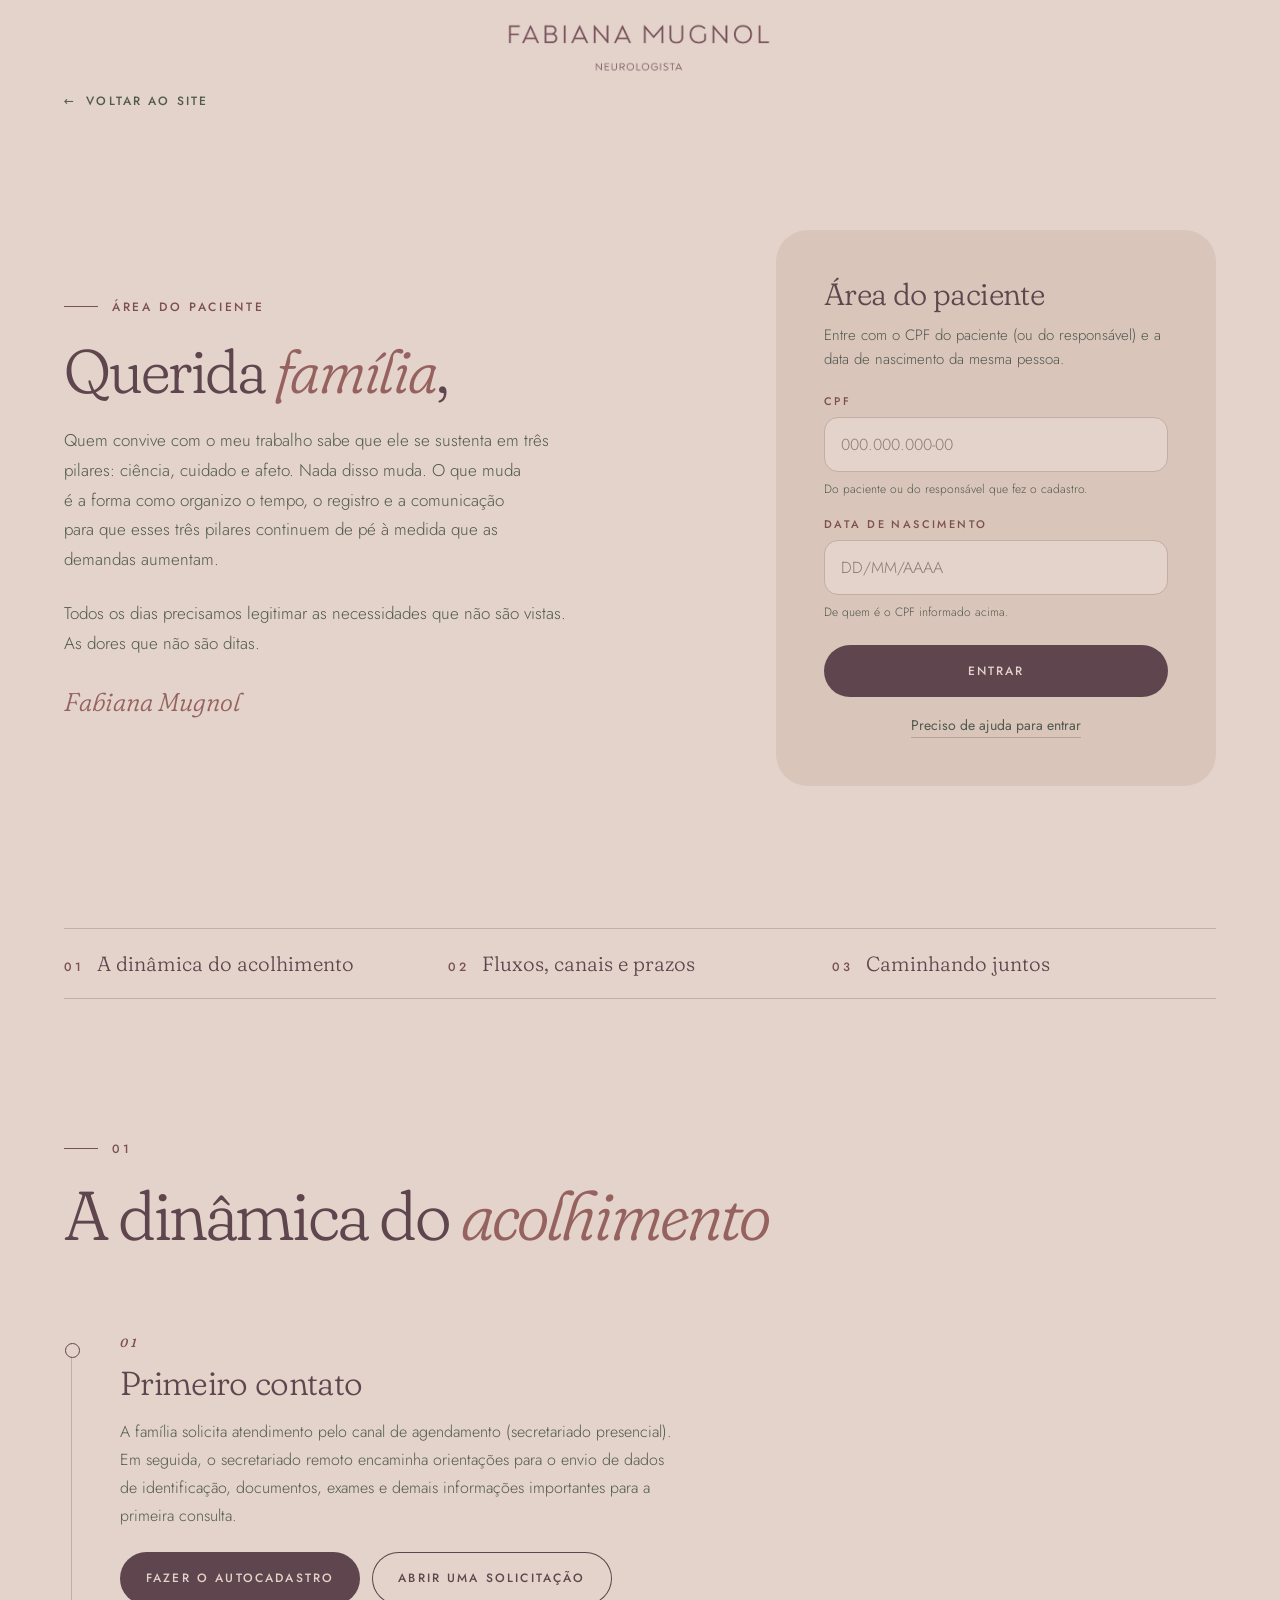
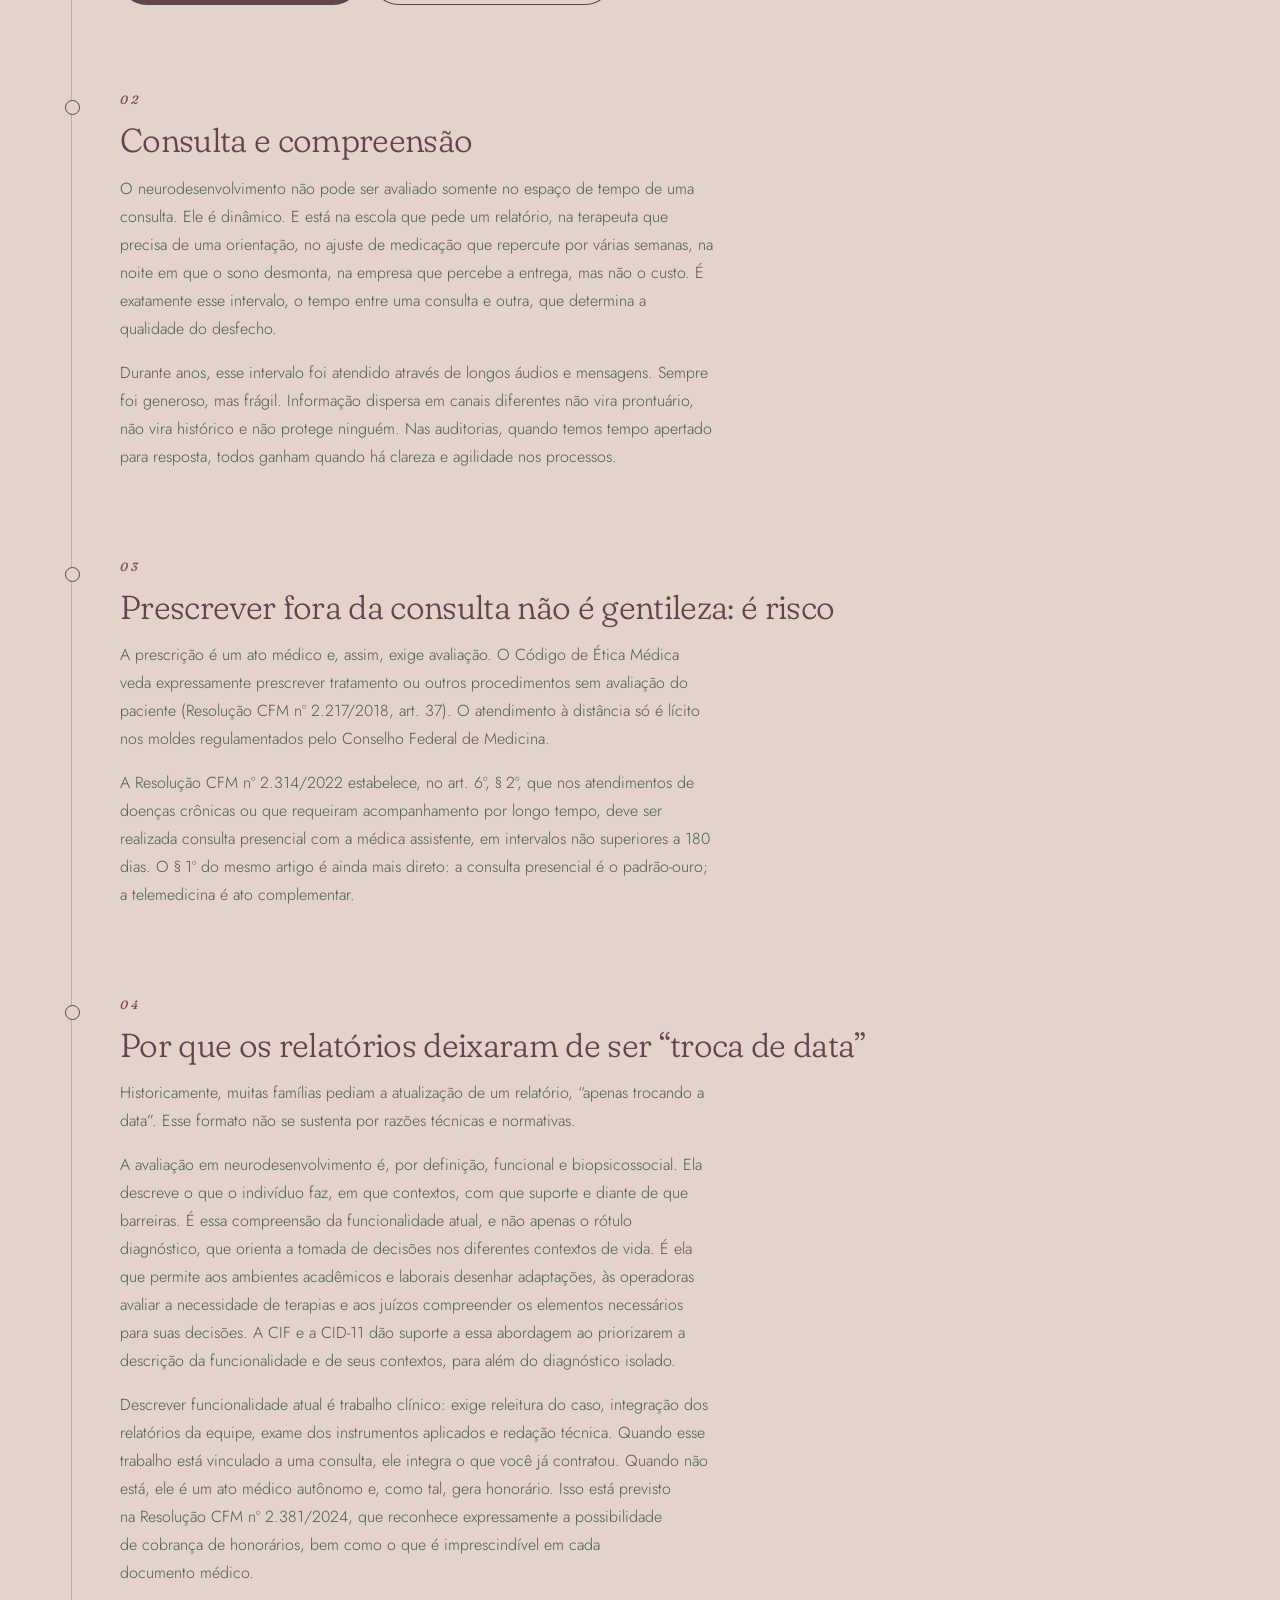
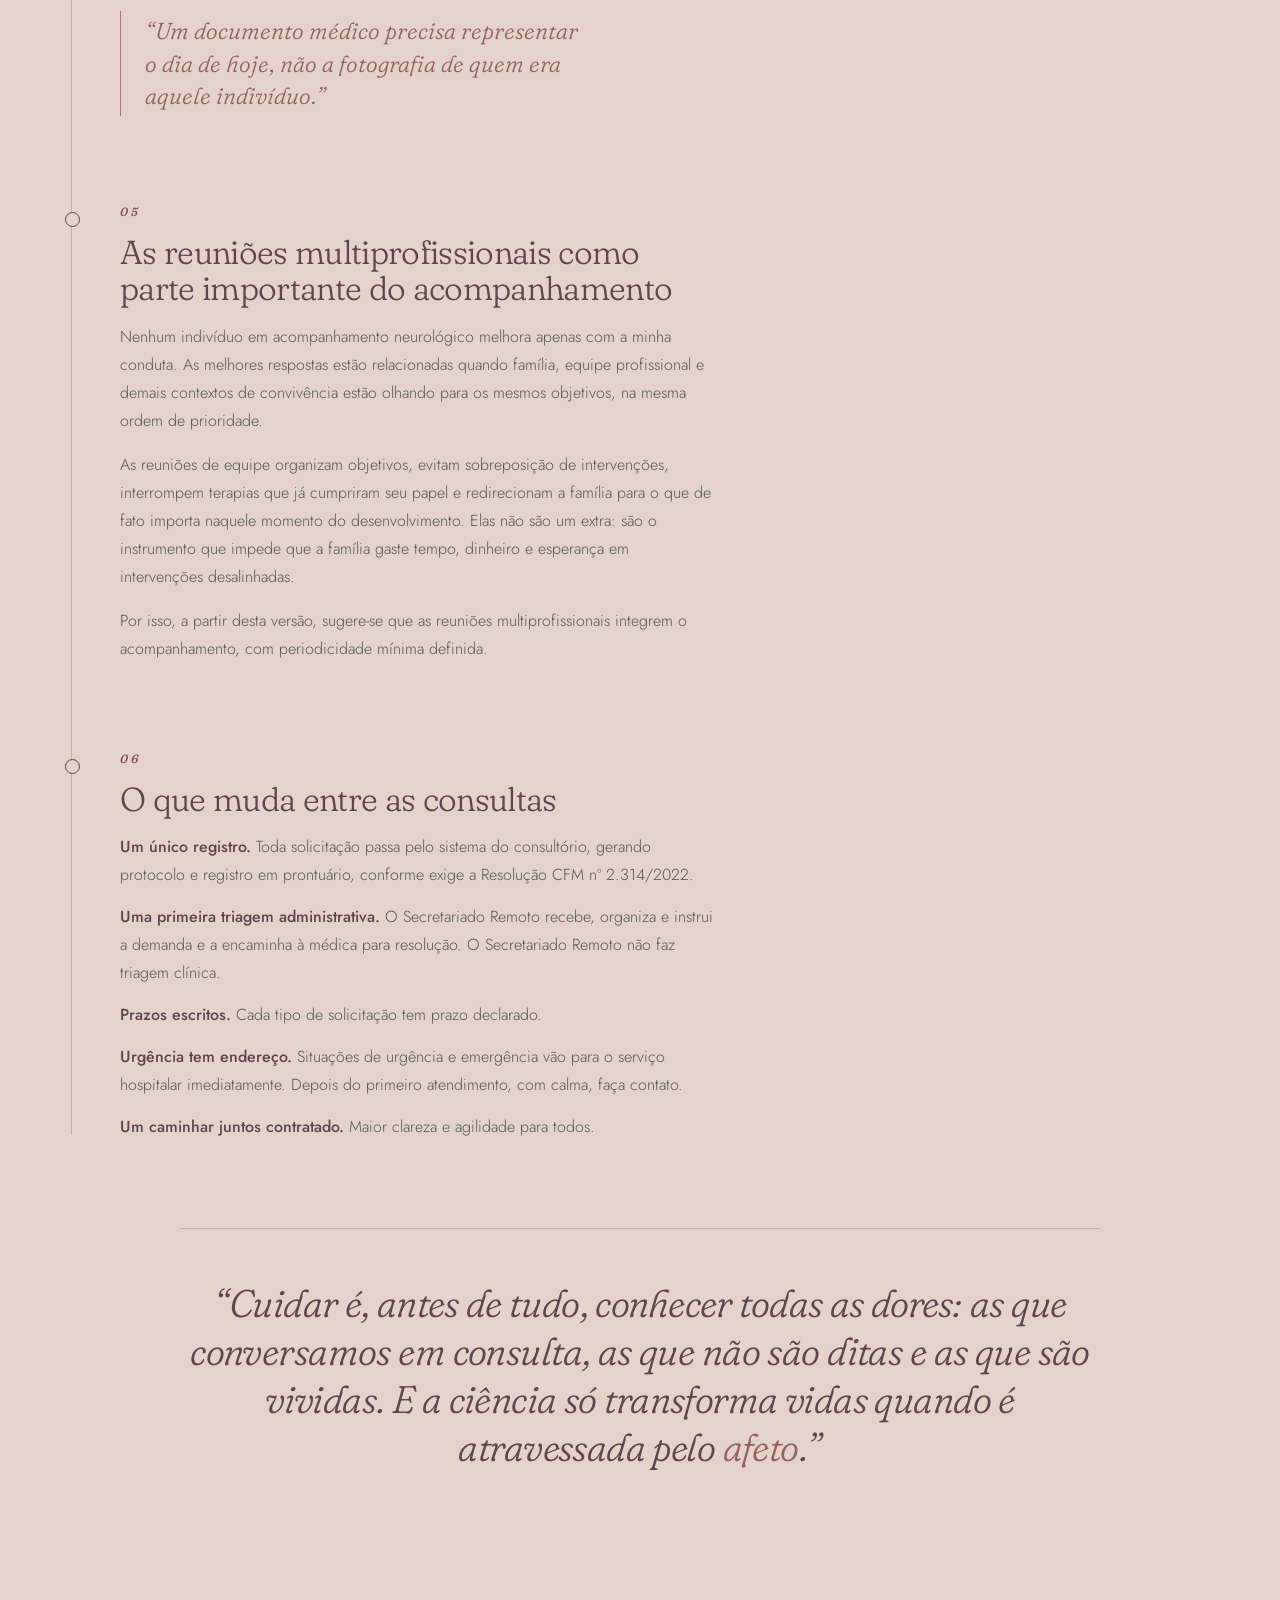
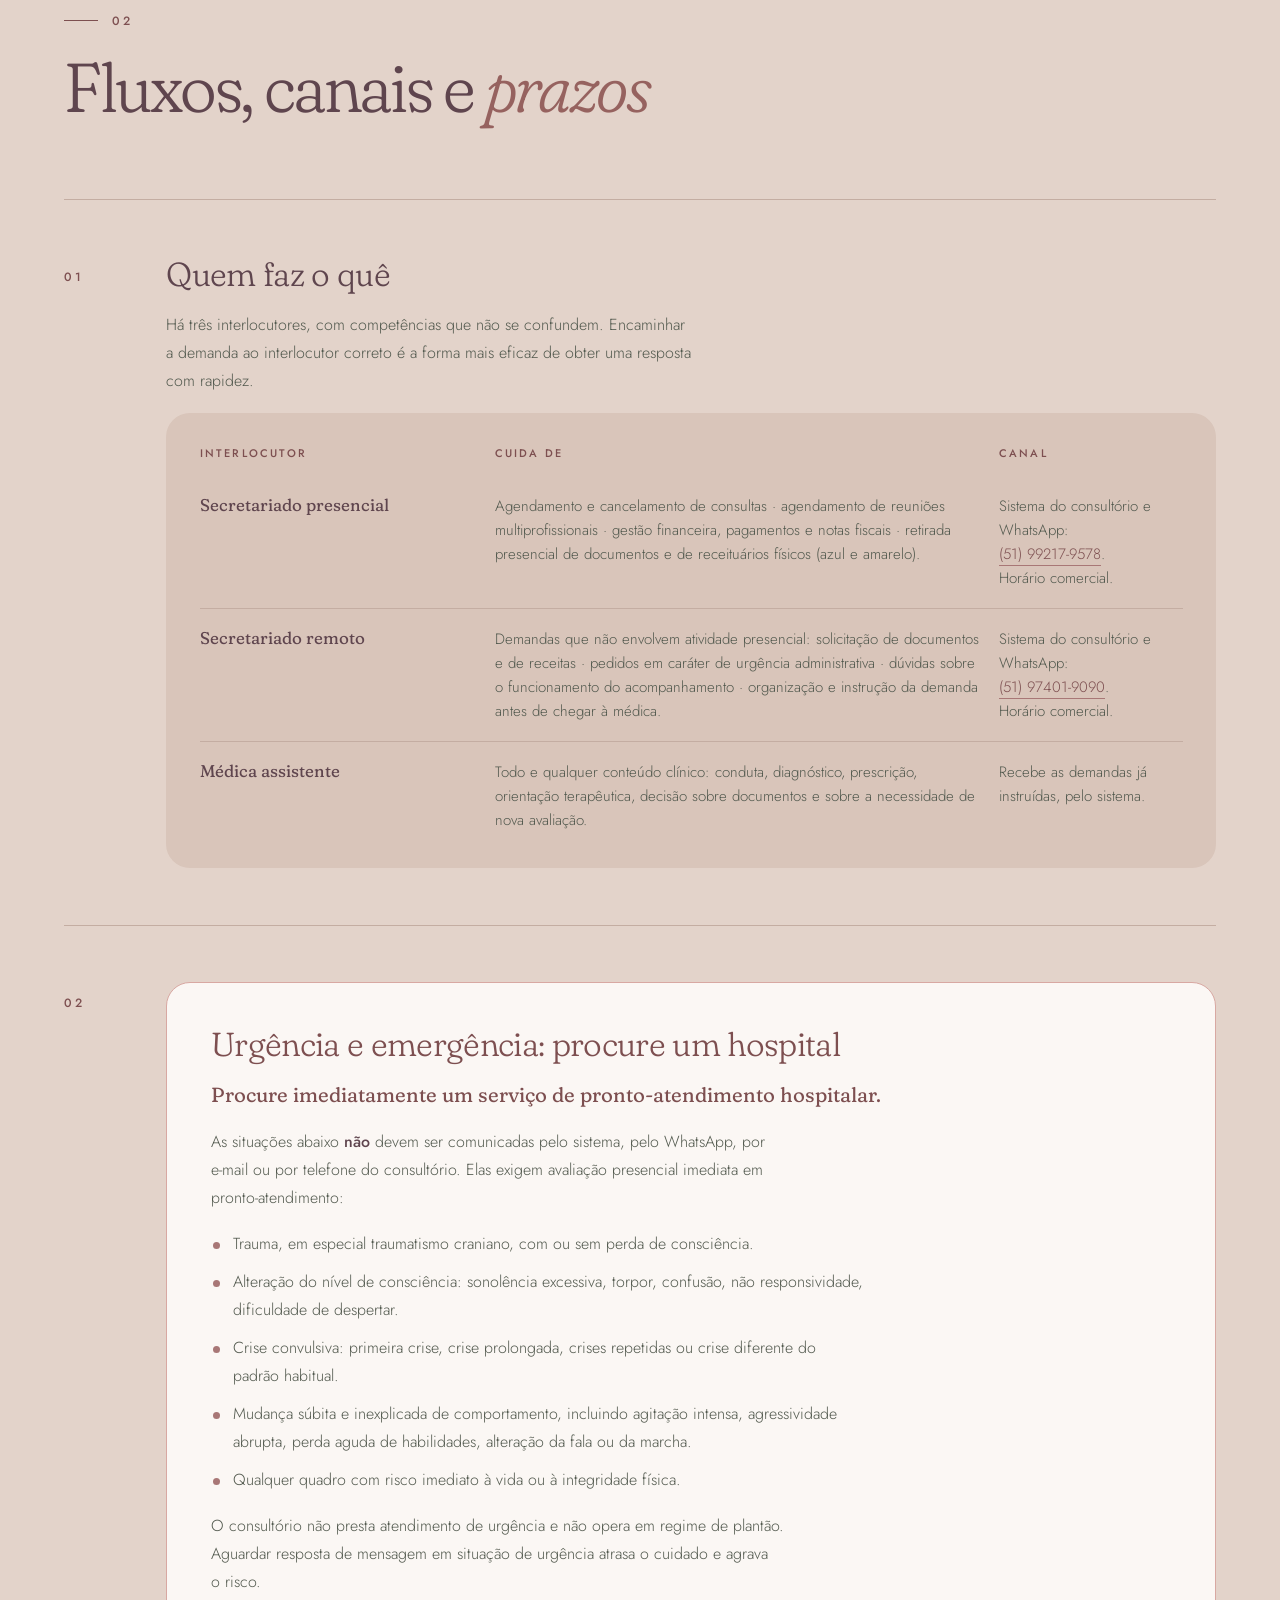
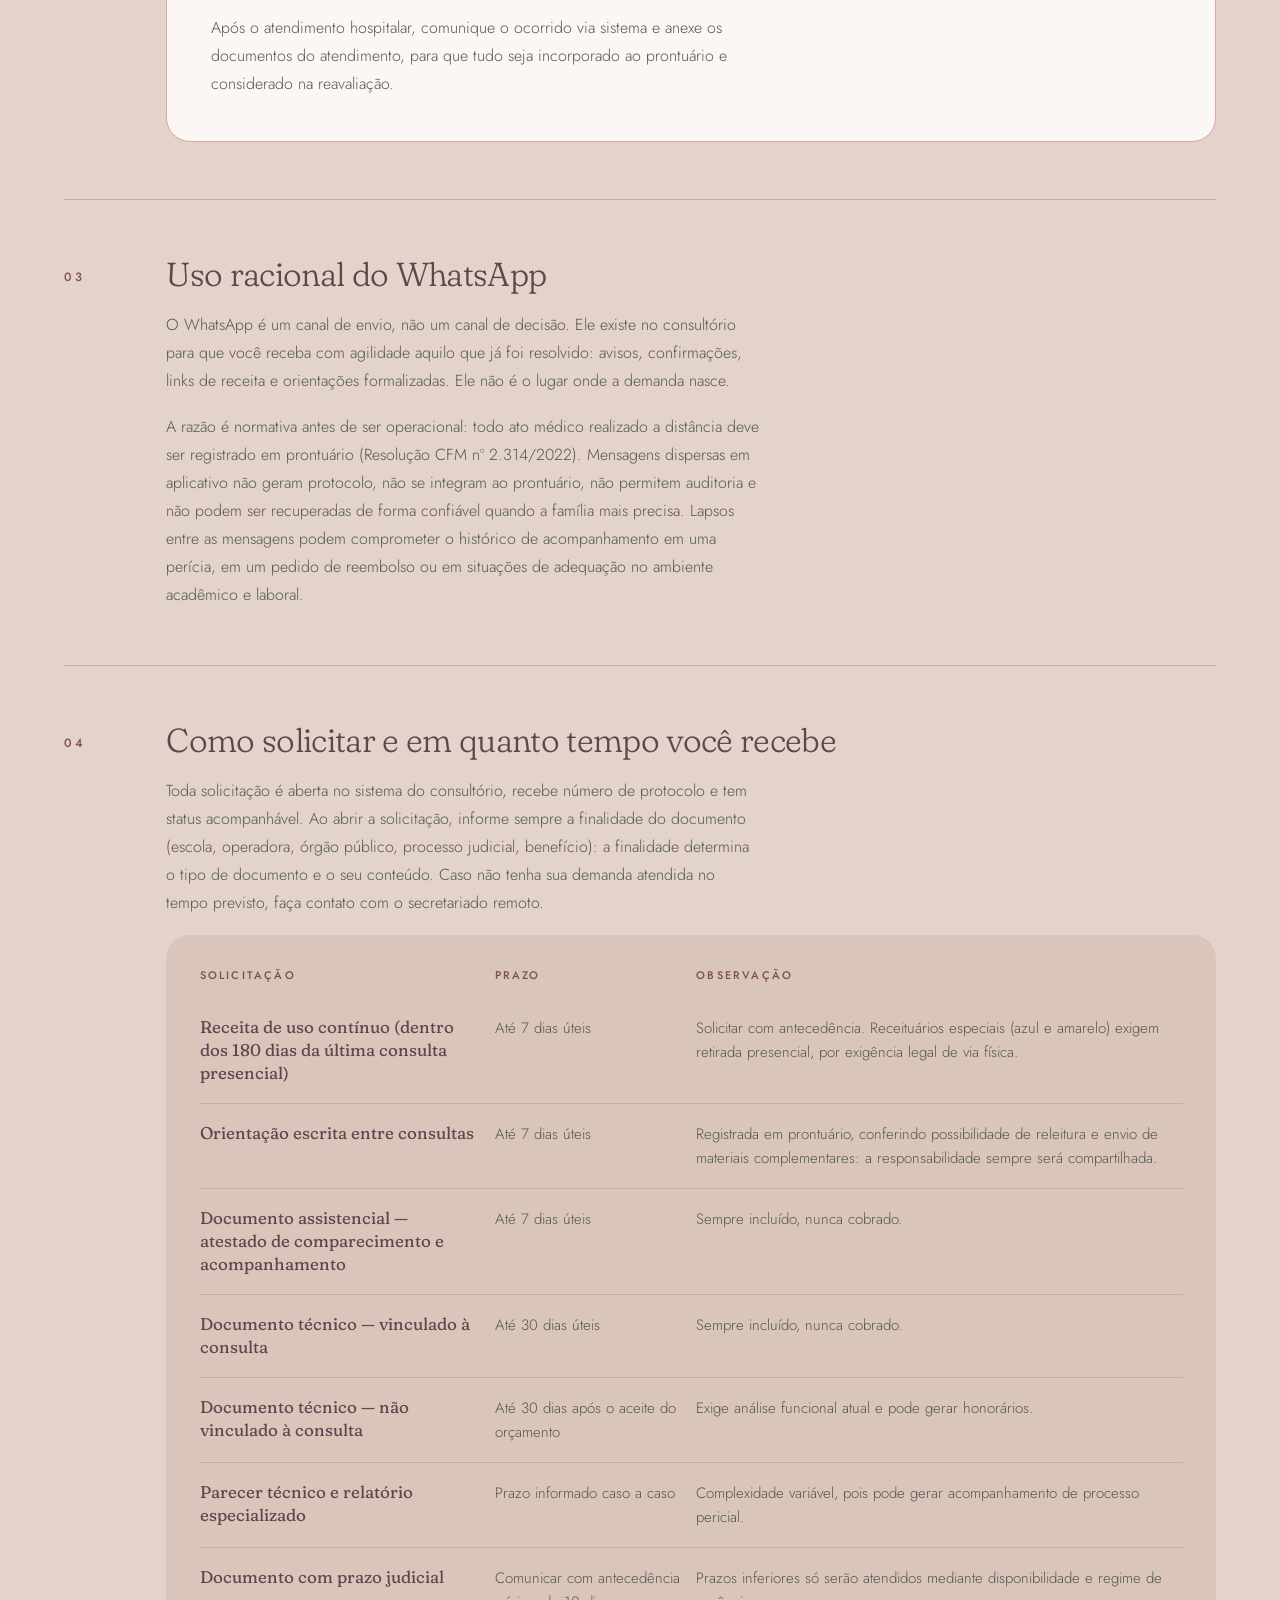
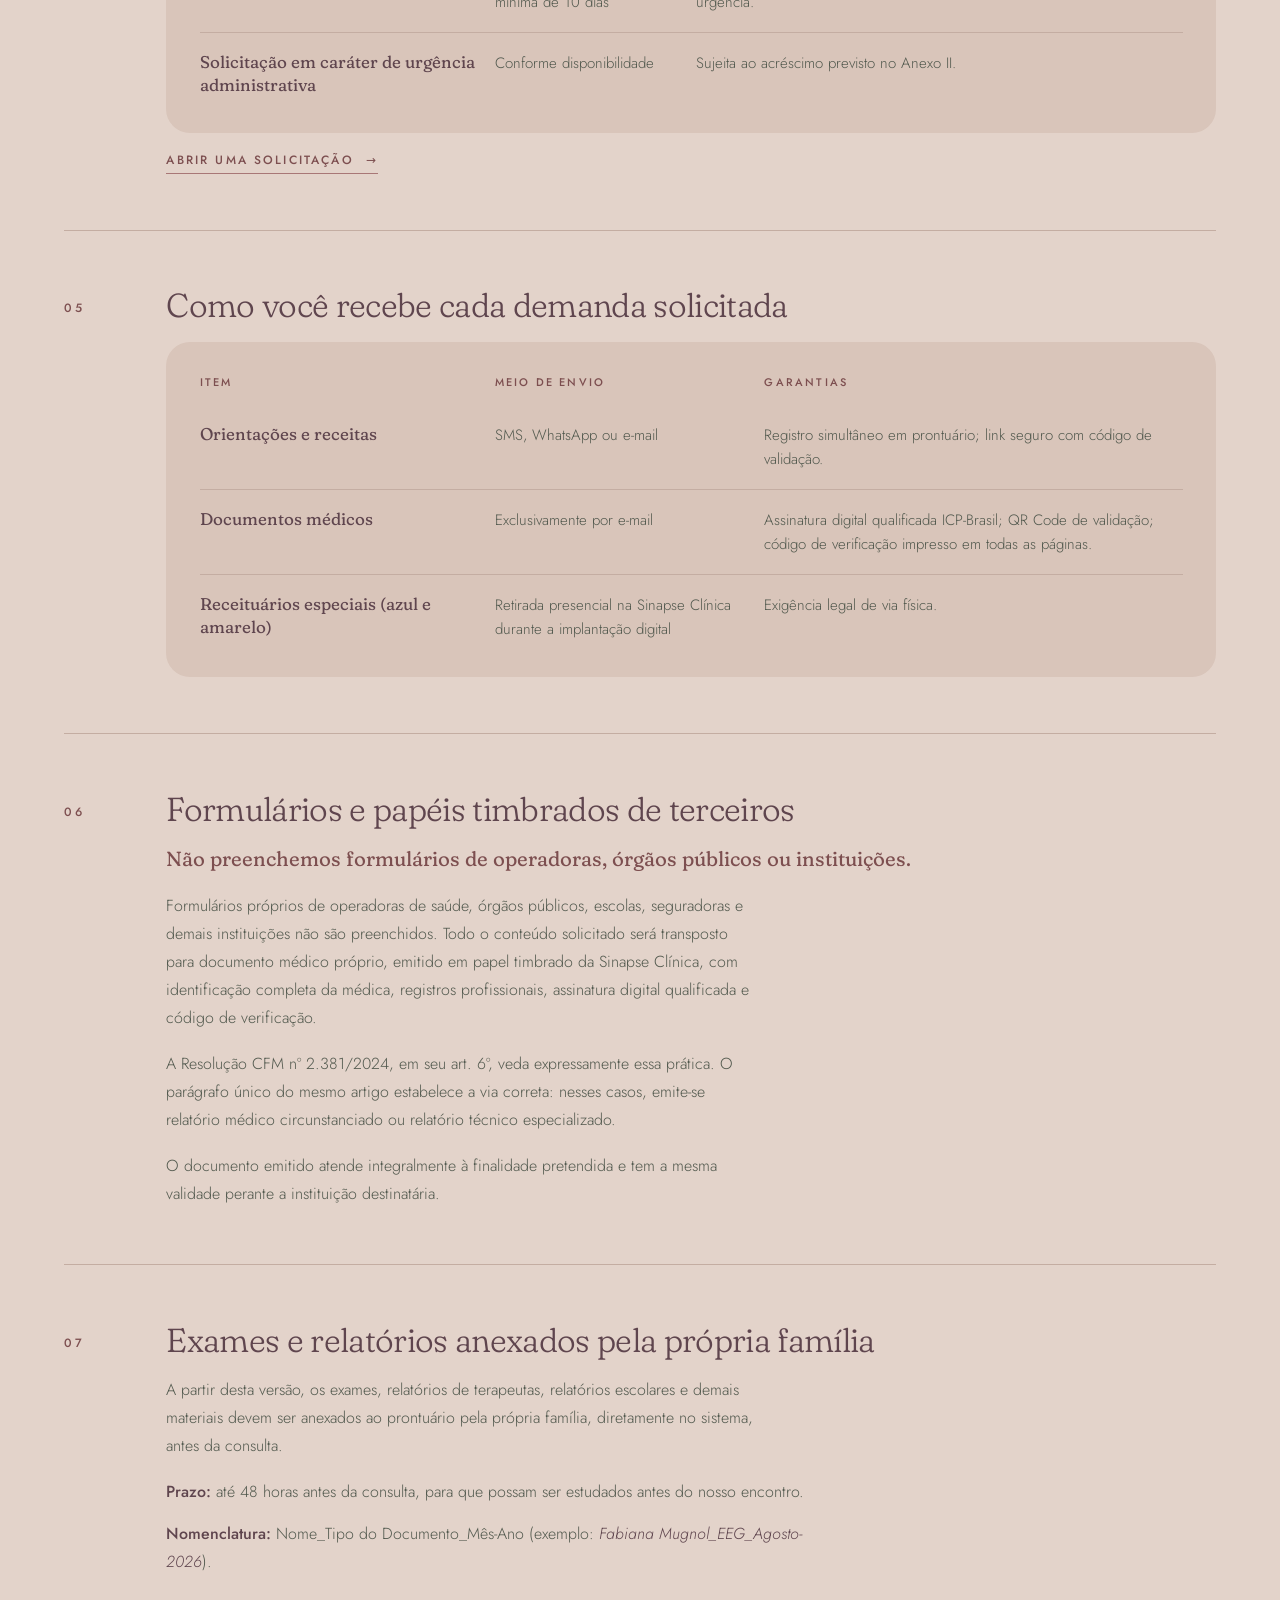
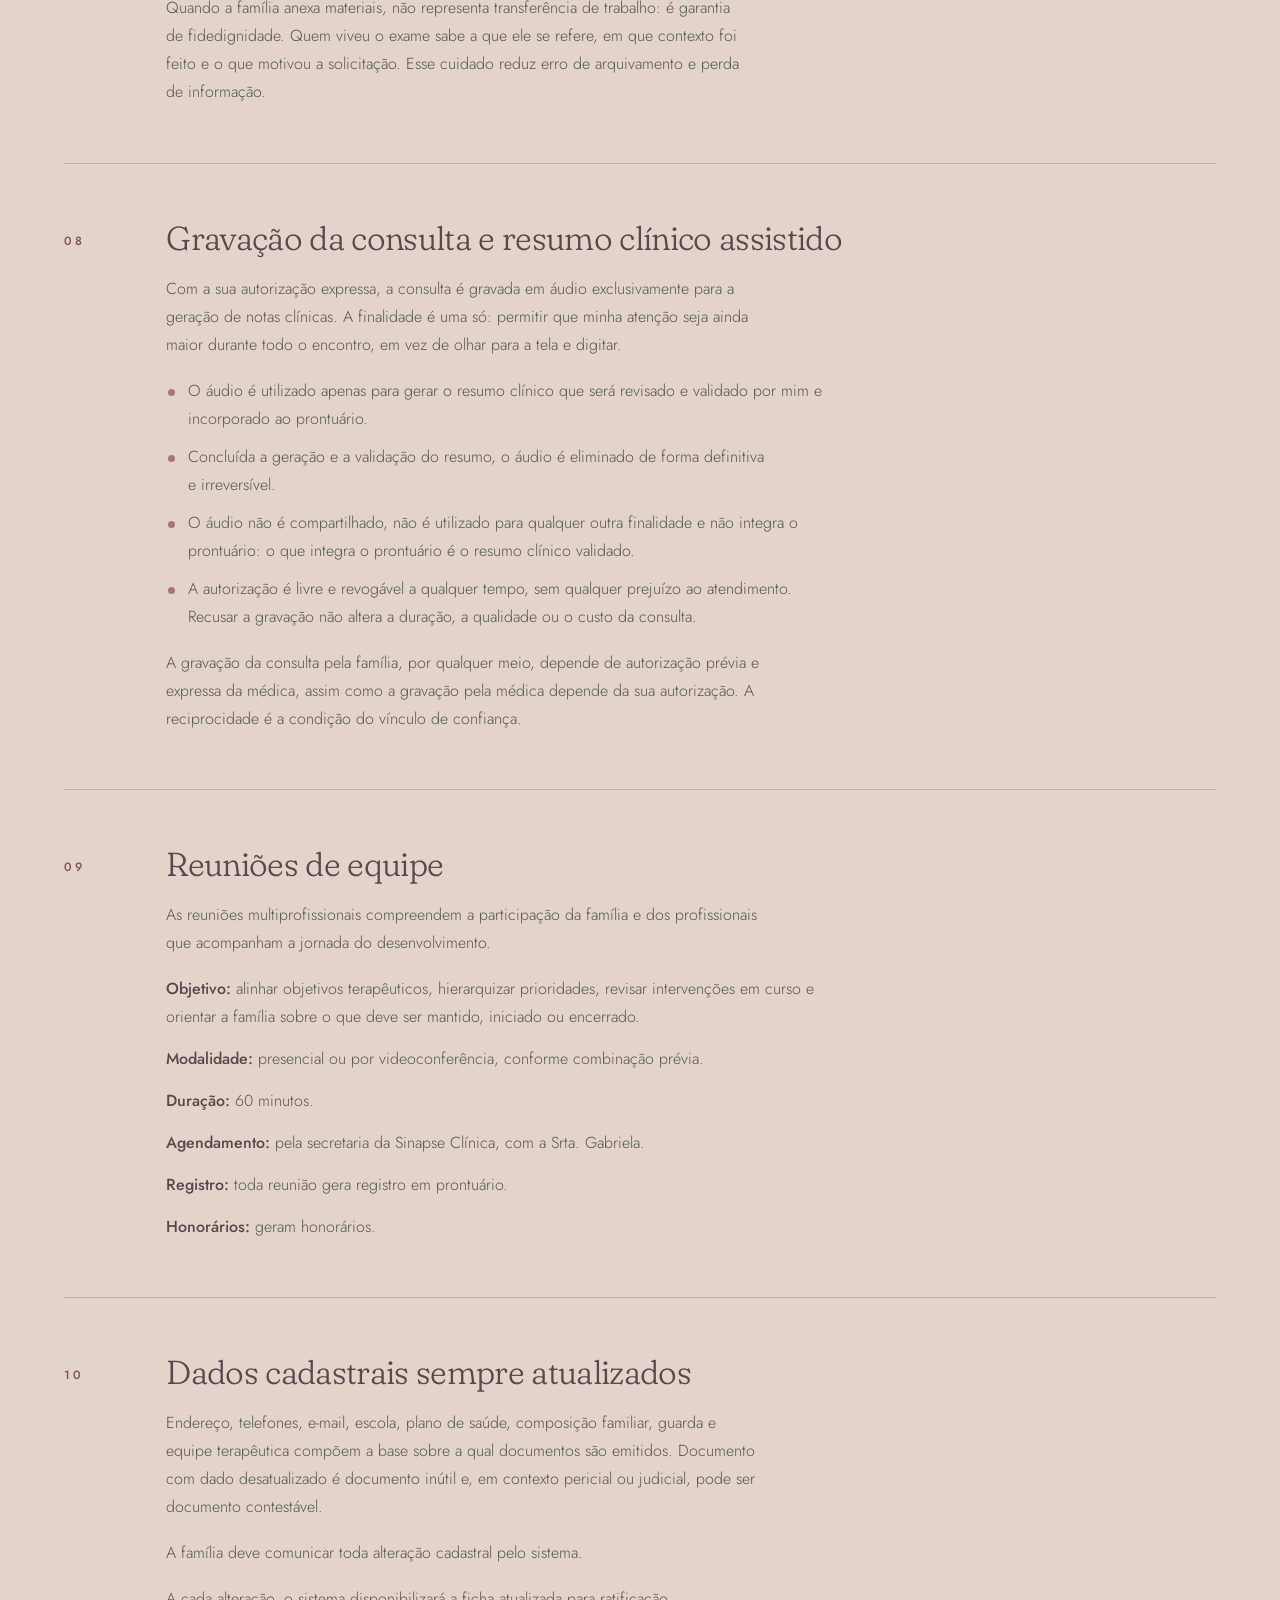
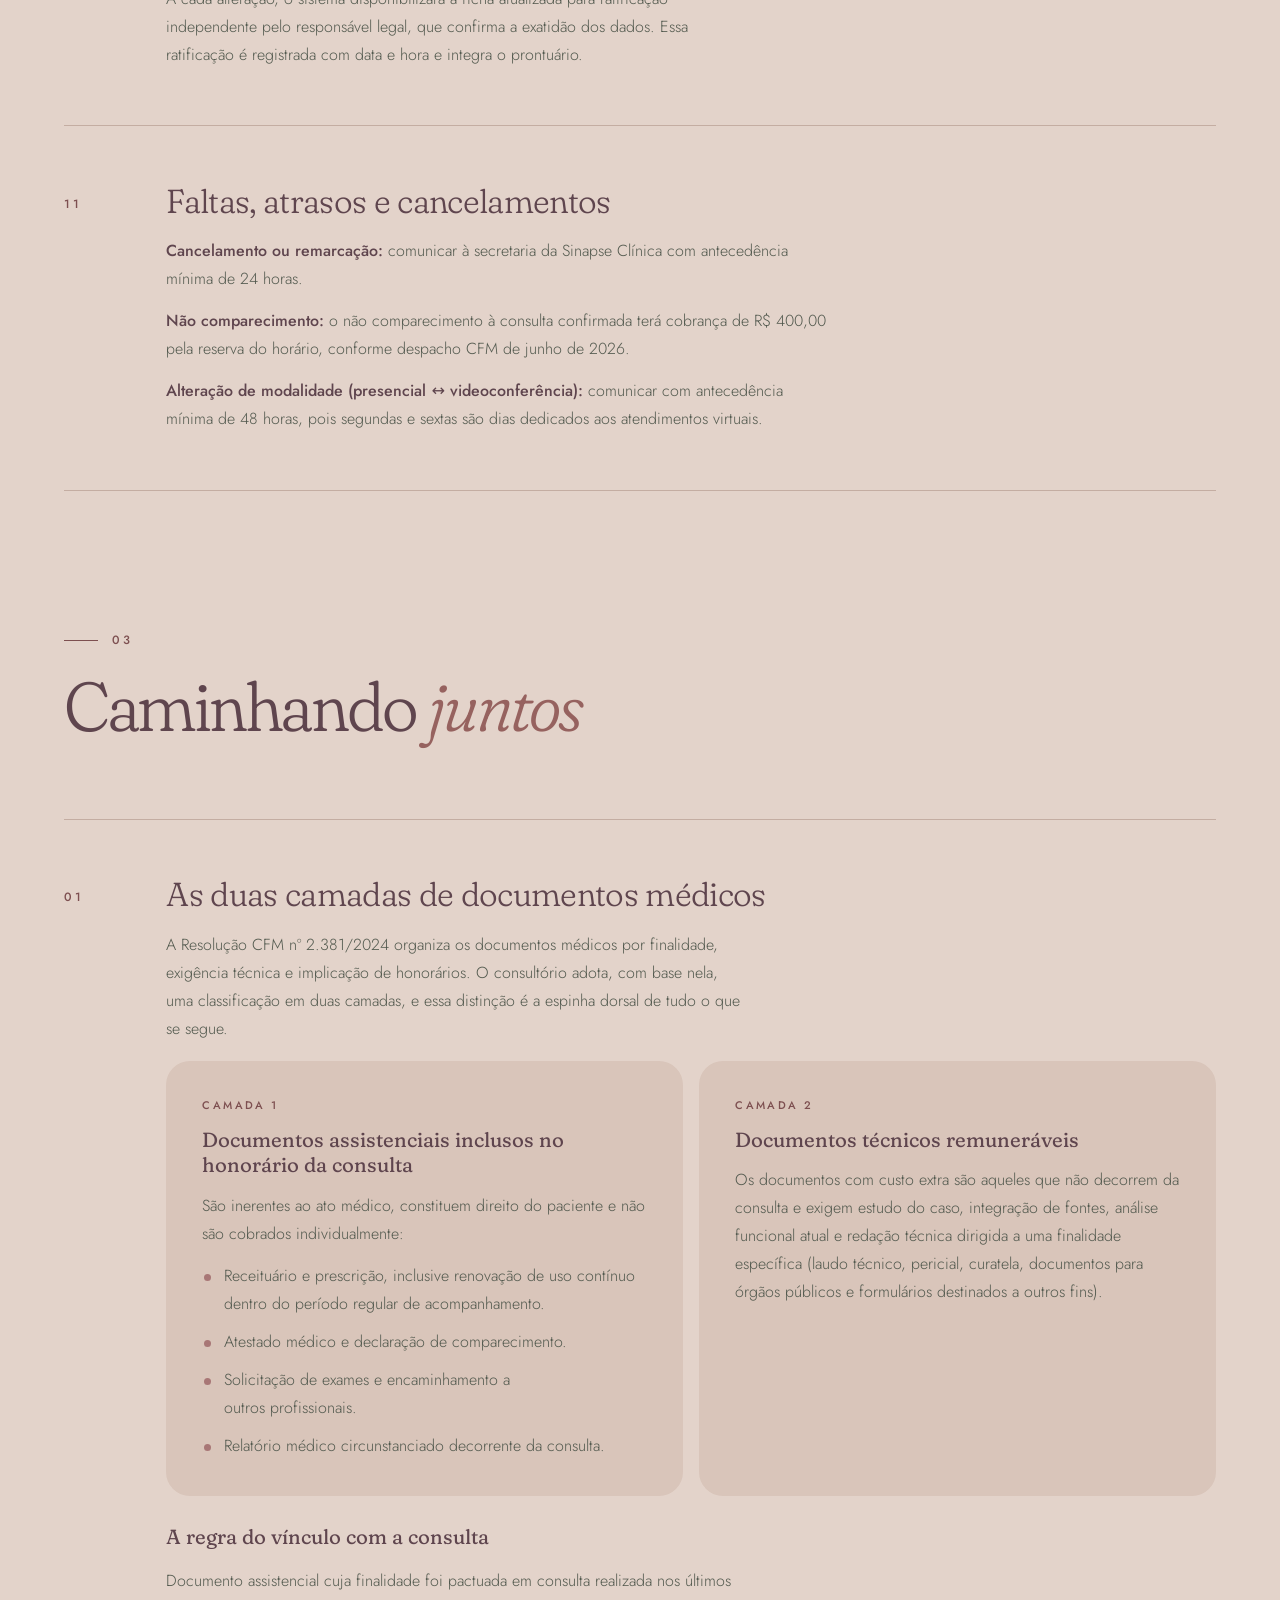
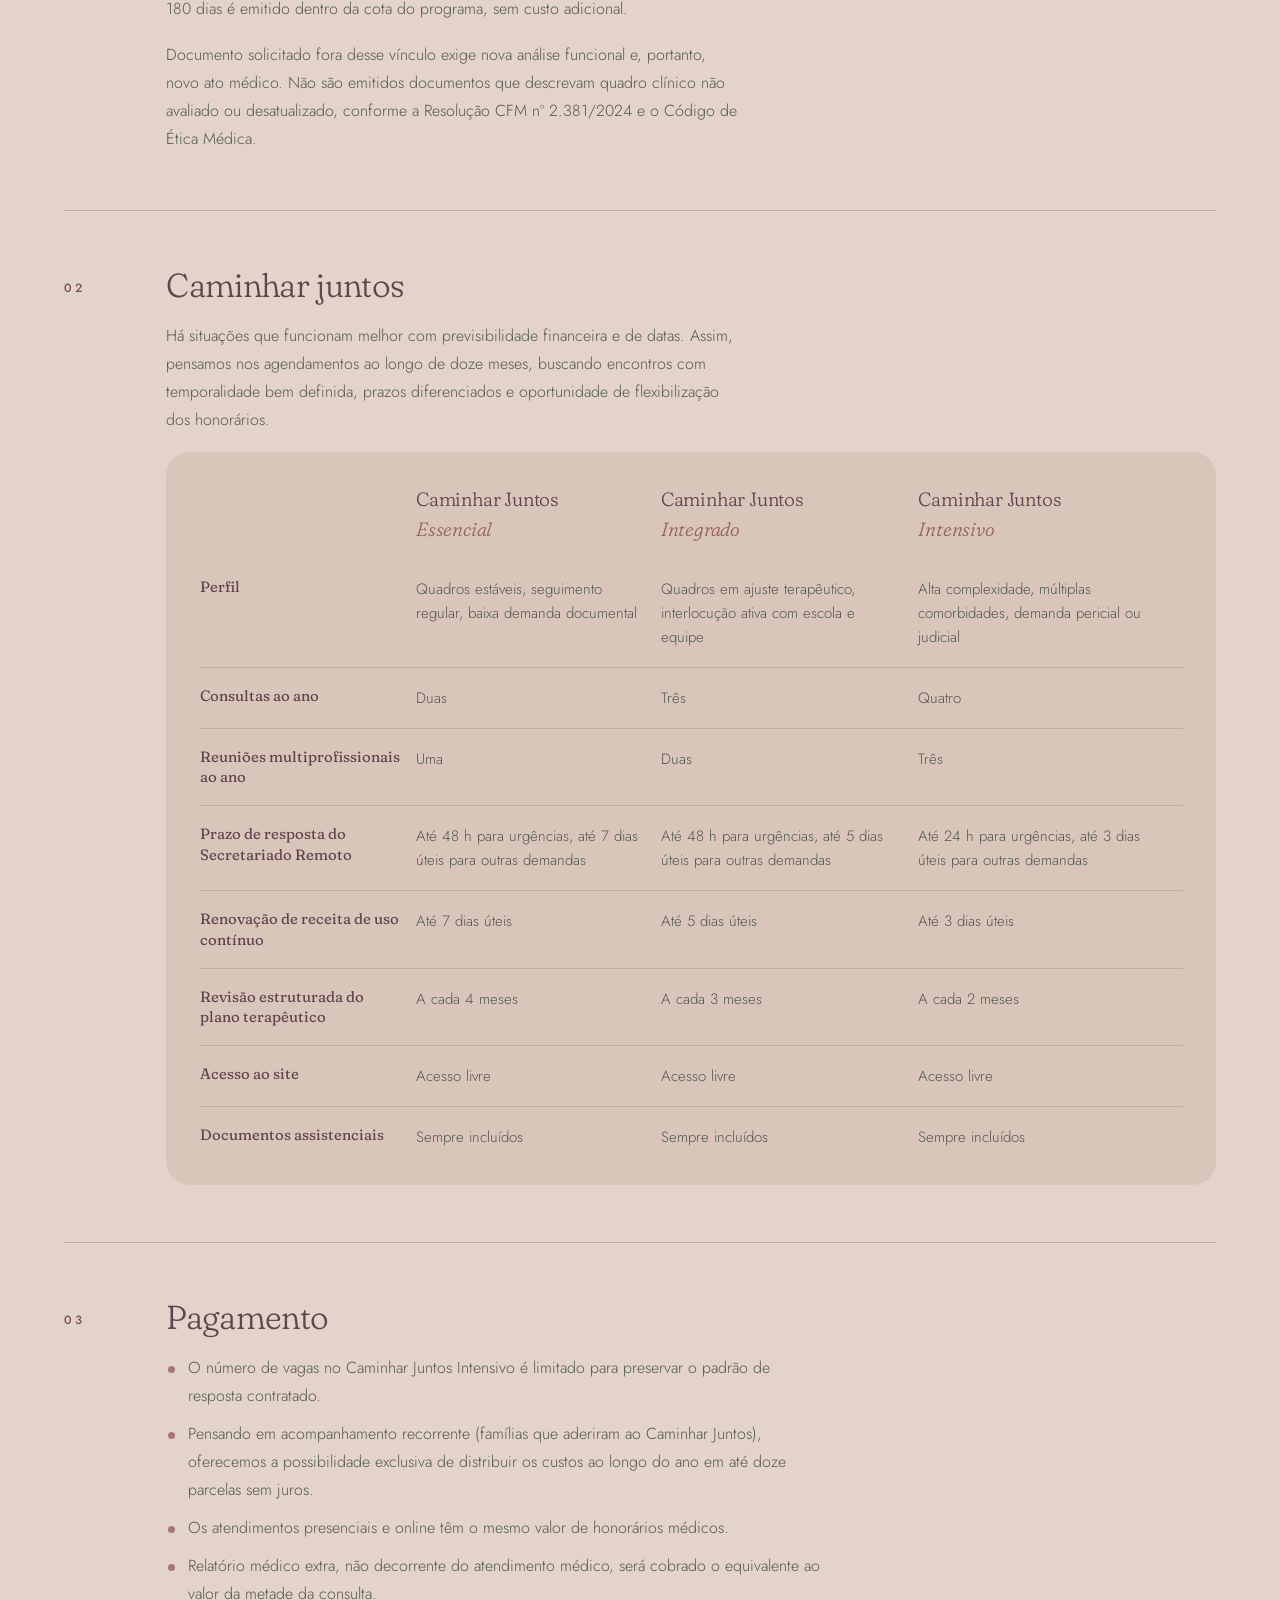
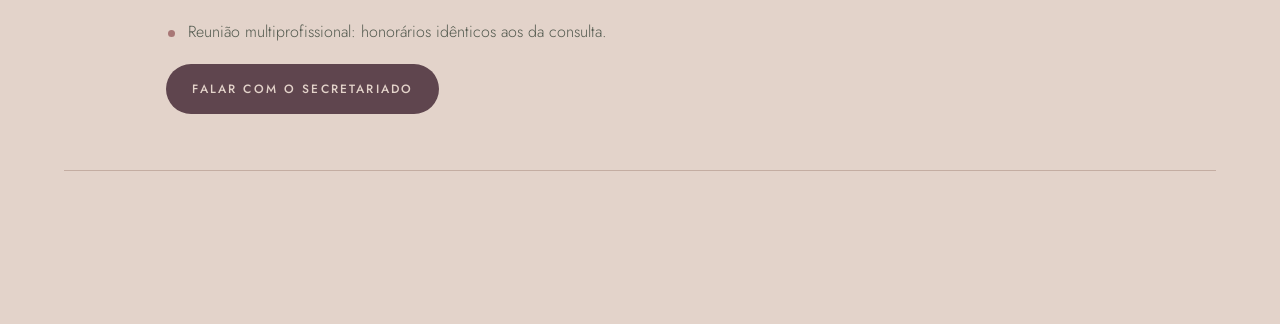
==== commit c62732dd: "Área do paciente: troca "Portal Florescer" por "Área do paciente" Co-Authored-By: Claude Opus 5.5 <n" ====
--- a/planos/index.html
+++ b/planos/index.html
@@ -34,7 +34,7 @@
         <p class="carta__assinatura">Fabiana Mugnol</p>
       </div>
       <form id="form-login" novalidate aria-labelledby="form-login-titulo">
-        <p class="login__titulo" id="form-login-titulo">Portal Florescer</p>
+        <p class="login__titulo" id="form-login-titulo">Área do paciente</p>
         <p class="login__intro">Entre com o CPF do paciente (ou do responsável) e a data de nascimento da mesma pessoa.</p>
         <label for="cpf">CPF
           <input id="cpf" type="text" name="cpf" required inputmode="numeric" autocomplete="off" placeholder="000.000.000-00" maxlength="14" aria-describedby="ajuda-cpf">
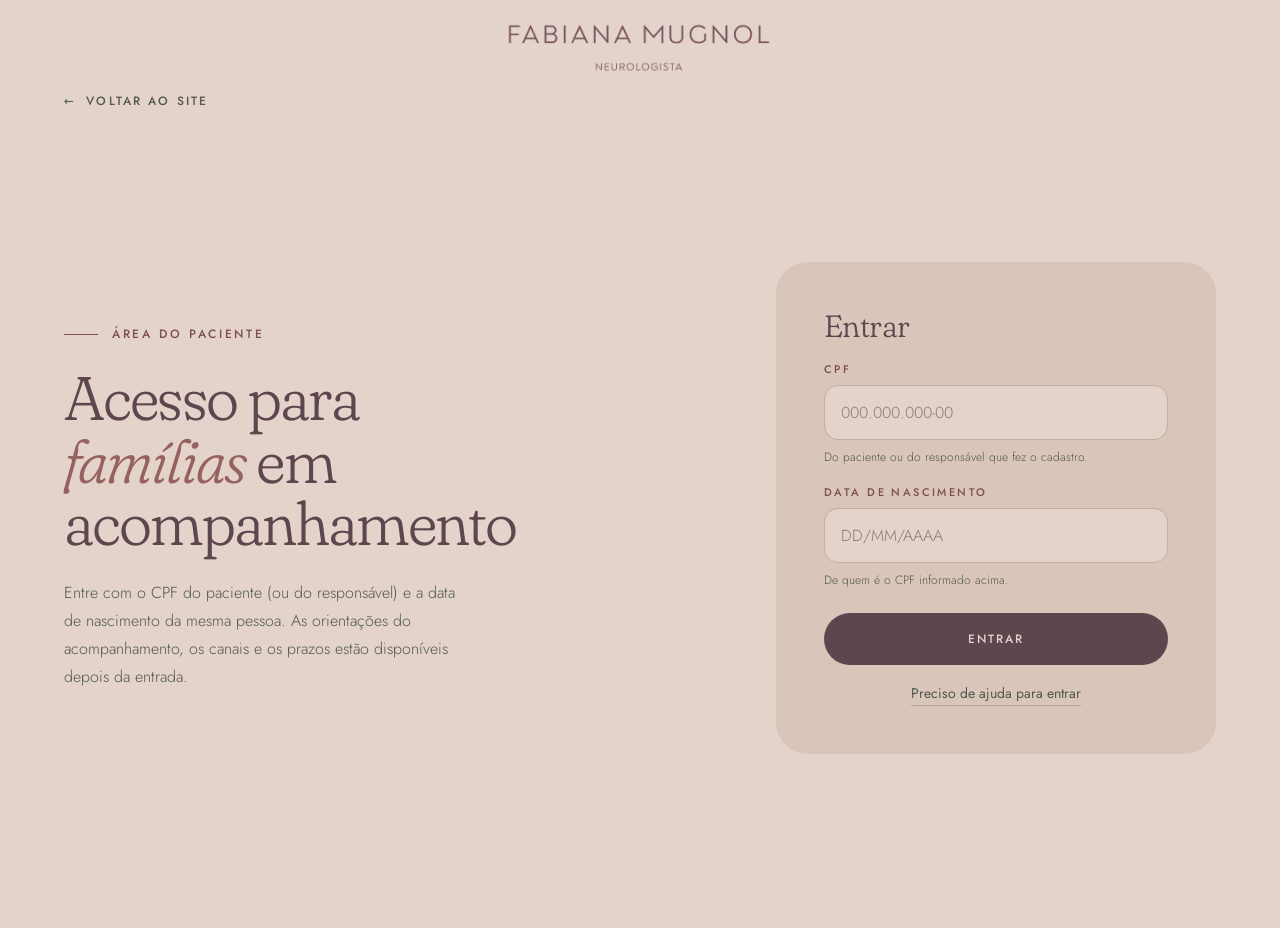
==== commit 09162201: "Área do paciente: guia sai do site e passa a viver no portal, depois da entrada O site é estático: t" ====
--- a/planos/index.html
+++ b/planos/index.html
@@ -24,18 +24,19 @@
       </div>
     </nav>
 
-    <!-- ===== Carta + entrada no portal ===== -->
+    <!-- ===== Entrada no portal =====
+         As orientações do acompanhamento (fluxos, prazos, modalidades) NÃO ficam
+         aqui: este site é estático e qualquer pessoa leria o código-fonte. Elas
+         vivem no portal do Armetz e só aparecem depois do CPF + data conferidos
+         no servidor (cartões "página de texto" do portal). -->
     <section class="login" id="tela-login">
-      <div class="login__texto carta">
+      <div class="login__texto">
         <span class="eyebrow">Área do paciente</span>
-        <h1>Querida <em>família</em>,</h1>
-        <p class="texto">Quem convive com o meu trabalho sabe que ele se sustenta em três pilares: ciência, cuidado e afeto. Nada disso muda. O que muda é a forma como organizo o tempo, o registro e a comunicação para que esses três pilares continuem de pé à medida que as demandas aumentam.</p>
-        <p class="texto">Todos os dias precisamos legitimar as necessidades que não são vistas. As dores que não são ditas.</p>
-        <p class="carta__assinatura">Fabiana Mugnol</p>
+        <h1>Acesso para <em>famílias</em> em acompanhamento</h1>
+        <p class="texto texto--16" style="max-width:44ch">Entre com o CPF do paciente (ou do responsável) e a data de nascimento da mesma pessoa. As orientações do acompanhamento, os canais e os prazos estão disponíveis depois da entrada.</p>
       </div>
       <form id="form-login" novalidate aria-labelledby="form-login-titulo">
-        <p class="login__titulo" id="form-login-titulo">Área do paciente</p>
-        <p class="login__intro">Entre com o CPF do paciente (ou do responsável) e a data de nascimento da mesma pessoa.</p>
+        <p class="login__titulo" id="form-login-titulo">Entrar</p>
         <label for="cpf">CPF
           <input id="cpf" type="text" name="cpf" required inputmode="numeric" autocomplete="off" placeholder="000.000.000-00" maxlength="14" aria-describedby="ajuda-cpf">
           <span class="ajuda" id="ajuda-cpf">Do paciente ou do responsável que fez o cadastro.</span>
@@ -53,345 +54,6 @@
         <a class="sem-acesso" href="https://wa.me/5551974019090?text=Ol%C3%A1!%20Preciso%20de%20ajuda%20com%20o%20acesso%20%C3%A0%20%C3%A1rea%20do%20paciente." target="_blank" rel="noopener">Preciso de ajuda para entrar</a>
       </form>
     </section>
-
-    <nav class="sumario" aria-label="Nesta página">
-      <a href="#acolhimento"><span>01</span>A dinâmica do acolhimento</a>
-      <a href="#fluxos"><span>02</span>Fluxos, canais e prazos</a>
-      <a href="#caminhando"><span>03</span>Caminhando juntos</a>
-    </nav>
-
-    <!-- ===== 01 · A dinâmica do acolhimento ===== -->
-    <section class="guia" id="acolhimento" aria-labelledby="t-acolhimento">
-      <header class="guia__cabeca">
-        <span class="eyebrow">01</span>
-        <h2 class="h2" id="t-acolhimento">A dinâmica do <em>acolhimento</em></h2>
-      </header>
-
-      <ol class="trilha">
-        <li class="passo">
-          <span class="passo__n">01</span>
-          <h3>Primeiro contato</h3>
-          <p>A família solicita atendimento pelo canal de agendamento (secretariado presencial). Em seguida, o secretariado remoto encaminha orientações para o envio de dados de identificação, documentos, exames e demais informações importantes para a primeira consulta.</p>
-          <div class="acoes">
-            <a class="btn" href="https://app.armetz.com/autocadastro/drafabi" target="_blank" rel="noopener">Fazer o autocadastro</a>
-            <a class="btn btn--linha" href="https://app.armetz.com/solicitar/drafabi" target="_blank" rel="noopener">Abrir uma solicitação</a>
-          </div>
-        </li>
-
-        <li class="passo">
-          <span class="passo__n">02</span>
-          <h3>Consulta e compreensão</h3>
-          <p>O neurodesenvolvimento não pode ser avaliado somente no espaço de tempo de uma consulta. Ele é dinâmico. E está na escola que pede um relatório, na terapeuta que precisa de uma orientação, no ajuste de medicação que repercute por várias semanas, na noite em que o sono desmonta, na empresa que percebe a entrega, mas não o custo. É exatamente esse intervalo, o tempo entre uma consulta e outra, que determina a qualidade do desfecho.</p>
-          <p>Durante anos, esse intervalo foi atendido através de longos áudios e mensagens. Sempre foi generoso, mas frágil. Informação dispersa em canais diferentes não vira prontuário, não vira histórico e não protege ninguém. Nas auditorias, quando temos tempo apertado para resposta, todos ganham quando há clareza e agilidade nos processos.</p>
-        </li>
-
-        <li class="passo">
-          <span class="passo__n">03</span>
-          <h3>Prescrever fora da consulta não é gentileza: é risco</h3>
-          <p>A prescrição é um ato médico e, assim, exige avaliação. O Código de Ética Médica veda expressamente prescrever tratamento ou outros procedimentos sem avaliação do paciente (Resolução CFM nº 2.217/2018, art. 37). O atendimento à distância só é lícito nos moldes regulamentados pelo Conselho Federal de Medicina.</p>
-          <p>A Resolução CFM nº 2.314/2022 estabelece, no art. 6º, § 2º, que nos atendimentos de doenças crônicas ou que requeiram acompanhamento por longo tempo, deve ser realizada consulta presencial com a médica assistente, em intervalos não superiores a 180 dias. O § 1º do mesmo artigo é ainda mais direto: a consulta presencial é o padrão-ouro; a telemedicina é ato complementar.</p>
-        </li>
-
-        <li class="passo">
-          <span class="passo__n">04</span>
-          <h3>Por que os relatórios deixaram de ser “troca de data”</h3>
-          <p>Historicamente, muitas famílias pediam a atualização de um relatório, “apenas trocando a data”. Esse formato não se sustenta por razões técnicas e normativas.</p>
-          <p>A avaliação em neurodesenvolvimento é, por definição, funcional e biopsicossocial. Ela descreve o que o indivíduo faz, em que contextos, com que suporte e diante de que barreiras. É essa compreensão da funcionalidade atual, e não apenas o rótulo diagnóstico, que orienta a tomada de decisões nos diferentes contextos de vida. É ela que permite aos ambientes acadêmicos e laborais desenhar adaptações, às operadoras avaliar a necessidade de terapias e aos juízos compreender os elementos necessários para suas decisões. A CIF e a CID-11 dão suporte a essa abordagem ao priorizarem a descrição da funcionalidade e de seus contextos, para além do diagnóstico isolado.</p>
-          <p>Descrever funcionalidade atual é trabalho clínico: exige releitura do caso, integração dos relatórios da equipe, exame dos instrumentos aplicados e redação técnica. Quando esse trabalho está vinculado a uma consulta, ele integra o que você já contratou. Quando não está, ele é um ato médico autônomo e, como tal, gera honorário. Isso está previsto na Resolução CFM nº 2.381/2024, que reconhece expressamente a possibilidade de cobrança de honorários, bem como o que é imprescindível em cada documento médico.</p>
-          <blockquote class="citacao"><p>“Um documento médico precisa representar o dia de hoje, não a fotografia de quem era aquele indivíduo.”</p></blockquote>
-        </li>
-
-        <li class="passo">
-          <span class="passo__n">05</span>
-          <h3>As reuniões multiprofissionais como parte importante do acompanhamento</h3>
-          <p>Nenhum indivíduo em acompanhamento neurológico melhora apenas com a minha conduta. As melhores respostas estão relacionadas quando família, equipe profissional e demais contextos de convivência estão olhando para os mesmos objetivos, na mesma ordem de prioridade.</p>
-          <p>As reuniões de equipe organizam objetivos, evitam sobreposição de intervenções, interrompem terapias que já cumpriram seu papel e redirecionam a família para o que de fato importa naquele momento do desenvolvimento. Elas não são um extra: são o instrumento que impede que a família gaste tempo, dinheiro e esperança em intervenções desalinhadas.</p>
-          <p>Por isso, a partir desta versão, sugere-se que as reuniões multiprofissionais integrem o acompanhamento, com periodicidade mínima definida.</p>
-        </li>
-
-        <li class="passo">
-          <span class="passo__n">06</span>
-          <h3>O que muda entre as consultas</h3>
-          <dl class="mudancas">
-            <div><dt>Um único registro.</dt><dd>Toda solicitação passa pelo sistema do consultório, gerando protocolo e registro em prontuário, conforme exige a Resolução CFM nº 2.314/2022.</dd></div>
-            <div><dt>Uma primeira triagem administrativa.</dt><dd>O Secretariado Remoto recebe, organiza e instrui a demanda e a encaminha à médica para resolução. O Secretariado Remoto não faz triagem clínica.</dd></div>
-            <div><dt>Prazos escritos.</dt><dd>Cada tipo de solicitação tem prazo declarado.</dd></div>
-            <div><dt>Urgência tem endereço.</dt><dd>Situações de urgência e emergência vão para o serviço hospitalar imediatamente. Depois do primeiro atendimento, com calma, faça contato.</dd></div>
-            <div><dt>Um caminhar juntos contratado.</dt><dd>Maior clareza e agilidade para todos.</dd></div>
-          </dl>
-        </li>
-      </ol>
-
-      <blockquote class="citacao citacao--grande"><p>“Cuidar é, antes de tudo, conhecer todas as dores: as que conversamos em consulta, as que não são ditas e as que são vividas. E a ciência só transforma vidas quando é atravessada pelo <em>afeto</em>.”</p></blockquote>
-    </section>
-
-    <!-- ===== 02 · Fluxos, canais e prazos ===== -->
-    <section class="guia" id="fluxos" aria-labelledby="t-fluxos">
-      <header class="guia__cabeca">
-        <span class="eyebrow">02</span>
-        <h2 class="h2" id="t-fluxos">Fluxos, canais e <em>prazos</em></h2>
-      </header>
-
-      <div class="itens">
-        <article class="item">
-          <span class="item__n">01</span>
-          <div class="item__corpo">
-            <h3>Quem faz o quê</h3>
-            <p>Há três interlocutores, com competências que não se confundem. Encaminhar a demanda ao interlocutor correto é a forma mais eficaz de obter uma resposta com rapidez.</p>
-            <div class="tabela">
-              <table>
-                <caption class="so-leitor">Interlocutores, o que cada um cuida e por qual canal</caption>
-                <thead><tr><th scope="col">Interlocutor</th><th scope="col">Cuida de</th><th scope="col">Canal</th></tr></thead>
-                <tbody>
-                  <tr>
-                    <th scope="row">Secretariado presencial</th>
-                    <td data-rotulo="Cuida de">Agendamento e cancelamento de consultas · agendamento de reuniões multiprofissionais · gestão financeira, pagamentos e notas fiscais · retirada presencial de documentos e de receituários físicos (azul e amarelo).</td>
-                    <td data-rotulo="Canal">Sistema do consultório e WhatsApp: <a href="https://wa.me/5551992179578" target="_blank" rel="noopener">(51) 99217-9578</a>.<br>Horário comercial.</td>
-                  </tr>
-                  <tr>
-                    <th scope="row">Secretariado remoto</th>
-                    <td data-rotulo="Cuida de">Demandas que não envolvem atividade presencial: solicitação de documentos e de receitas · pedidos em caráter de urgência administrativa · dúvidas sobre o funcionamento do acompanhamento · organização e instrução da demanda antes de chegar à médica.</td>
-                    <td data-rotulo="Canal">Sistema do consultório e WhatsApp: <a href="https://wa.me/5551974019090" target="_blank" rel="noopener">(51) 97401-9090</a>.<br>Horário comercial.</td>
-                  </tr>
-                  <tr>
-                    <th scope="row">Médica assistente</th>
-                    <td data-rotulo="Cuida de">Todo e qualquer conteúdo clínico: conduta, diagnóstico, prescrição, orientação terapêutica, decisão sobre documentos e sobre a necessidade de nova avaliação.</td>
-                    <td data-rotulo="Canal">Recebe as demandas já instruídas, pelo sistema.</td>
-                  </tr>
-                </tbody>
-              </table>
-            </div>
-          </div>
-        </article>
-
-        <article class="item item--alerta">
-          <span class="item__n">02</span>
-          <div class="item__corpo">
-            <h3>Urgência e emergência: procure um hospital</h3>
-            <p class="item__destaque">Procure imediatamente um serviço de pronto-atendimento hospitalar.</p>
-            <p>As situações abaixo <strong>não</strong> devem ser comunicadas pelo sistema, pelo WhatsApp, por e-mail ou por telefone do consultório. Elas exigem avaliação presencial imediata em pronto-atendimento:</p>
-            <ul class="lista">
-              <li>Trauma, em especial traumatismo craniano, com ou sem perda de consciência.</li>
-              <li>Alteração do nível de consciência: sonolência excessiva, torpor, confusão, não responsividade, dificuldade de despertar.</li>
-              <li>Crise convulsiva: primeira crise, crise prolongada, crises repetidas ou crise diferente do padrão habitual.</li>
-              <li>Mudança súbita e inexplicada de comportamento, incluindo agitação intensa, agressividade abrupta, perda aguda de habilidades, alteração da fala ou da marcha.</li>
-              <li>Qualquer quadro com risco imediato à vida ou à integridade física.</li>
-            </ul>
-            <p>O consultório não presta atendimento de urgência e não opera em regime de plantão. Aguardar resposta de mensagem em situação de urgência atrasa o cuidado e agrava o risco.</p>
-            <p>Após o atendimento hospitalar, comunique o ocorrido via sistema e anexe os documentos do atendimento, para que tudo seja incorporado ao prontuário e considerado na reavaliação.</p>
-          </div>
-        </article>
-
-        <article class="item">
-          <span class="item__n">03</span>
-          <div class="item__corpo">
-            <h3>Uso racional do WhatsApp</h3>
-            <p>O WhatsApp é um canal de envio, não um canal de decisão. Ele existe no consultório para que você receba com agilidade aquilo que já foi resolvido: avisos, confirmações, links de receita e orientações formalizadas. Ele não é o lugar onde a demanda nasce.</p>
-            <p>A razão é normativa antes de ser operacional: todo ato médico realizado a distância deve ser registrado em prontuário (Resolução CFM nº 2.314/2022). Mensagens dispersas em aplicativo não geram protocolo, não se integram ao prontuário, não permitem auditoria e não podem ser recuperadas de forma confiável quando a família mais precisa. Lapsos entre as mensagens podem comprometer o histórico de acompanhamento em uma perícia, em um pedido de reembolso ou em situações de adequação no ambiente acadêmico e laboral.</p>
-          </div>
-        </article>
-
-        <article class="item">
-          <span class="item__n">04</span>
-          <div class="item__corpo">
-            <h3>Como solicitar e em quanto tempo você recebe</h3>
-            <p>Toda solicitação é aberta no sistema do consultório, recebe número de protocolo e tem status acompanhável. Ao abrir a solicitação, informe sempre a finalidade do documento (escola, operadora, órgão público, processo judicial, benefício): a finalidade determina o tipo de documento e o seu conteúdo. Caso não tenha sua demanda atendida no tempo previsto, faça contato com o secretariado remoto.</p>
-            <div class="tabela">
-              <table>
-                <caption class="so-leitor">Prazos por tipo de solicitação</caption>
-                <thead><tr><th scope="col">Solicitação</th><th scope="col">Prazo</th><th scope="col">Observação</th></tr></thead>
-                <tbody>
-                  <tr><th scope="row">Receita de uso contínuo (dentro dos 180 dias da última consulta presencial)</th><td data-rotulo="Prazo">Até 7 dias úteis</td><td data-rotulo="Observação">Solicitar com antecedência. Receituários especiais (azul e amarelo) exigem retirada presencial, por exigência legal de via física.</td></tr>
-                  <tr><th scope="row">Orientação escrita entre consultas</th><td data-rotulo="Prazo">Até 7 dias úteis</td><td data-rotulo="Observação">Registrada em prontuário, conferindo possibilidade de releitura e envio de materiais complementares: a responsabilidade sempre será compartilhada.</td></tr>
-                  <tr><th scope="row">Documento assistencial — atestado de comparecimento e acompanhamento</th><td data-rotulo="Prazo">Até 7 dias úteis</td><td data-rotulo="Observação">Sempre incluído, nunca cobrado.</td></tr>
-                  <tr><th scope="row">Documento técnico — vinculado à consulta</th><td data-rotulo="Prazo">Até 30 dias úteis</td><td data-rotulo="Observação">Sempre incluído, nunca cobrado.</td></tr>
-                  <tr><th scope="row">Documento técnico — não vinculado à consulta</th><td data-rotulo="Prazo">Até 30 dias após o aceite do orçamento</td><td data-rotulo="Observação">Exige análise funcional atual e pode gerar honorários.</td></tr>
-                  <tr><th scope="row">Parecer técnico e relatório especializado</th><td data-rotulo="Prazo">Prazo informado caso a caso</td><td data-rotulo="Observação">Complexidade variável, pois pode gerar acompanhamento de processo pericial.</td></tr>
-                  <tr><th scope="row">Documento com prazo judicial</th><td data-rotulo="Prazo">Comunicar com antecedência mínima de 10 dias</td><td data-rotulo="Observação">Prazos inferiores só serão atendidos mediante disponibilidade e regime de urgência.</td></tr>
-                  <tr><th scope="row">Solicitação em caráter de urgência administrativa</th><td data-rotulo="Prazo">Conforme disponibilidade</td><td data-rotulo="Observação">Sujeita ao acréscimo previsto no Anexo II.</td></tr>
-                </tbody>
-              </table>
-            </div>
-            <a class="link-seta" href="https://app.armetz.com/solicitar/drafabi" target="_blank" rel="noopener">Abrir uma solicitação <span aria-hidden="true">→</span></a>
-          </div>
-        </article>
-
-        <article class="item">
-          <span class="item__n">05</span>
-          <div class="item__corpo">
-            <h3>Como você recebe cada demanda solicitada</h3>
-            <div class="tabela">
-              <table>
-                <caption class="so-leitor">Meio de envio e garantias de cada item</caption>
-                <thead><tr><th scope="col">Item</th><th scope="col">Meio de envio</th><th scope="col">Garantias</th></tr></thead>
-                <tbody>
-                  <tr><th scope="row">Orientações e receitas</th><td data-rotulo="Meio de envio">SMS, WhatsApp ou e-mail</td><td data-rotulo="Garantias">Registro simultâneo em prontuário; link seguro com código de validação.</td></tr>
-                  <tr><th scope="row">Documentos médicos</th><td data-rotulo="Meio de envio">Exclusivamente por e-mail</td><td data-rotulo="Garantias">Assinatura digital qualificada ICP-Brasil; QR Code de validação; código de verificação impresso em todas as páginas.</td></tr>
-                  <tr><th scope="row">Receituários especiais (azul e amarelo)</th><td data-rotulo="Meio de envio">Retirada presencial na Sinapse Clínica durante a implantação digital</td><td data-rotulo="Garantias">Exigência legal de via física.</td></tr>
-                </tbody>
-              </table>
-            </div>
-          </div>
-        </article>
-
-        <article class="item">
-          <span class="item__n">06</span>
-          <div class="item__corpo">
-            <h3>Formulários e papéis timbrados de terceiros</h3>
-            <p class="item__destaque">Não preenchemos formulários de operadoras, órgãos públicos ou instituições.</p>
-            <p>Formulários próprios de operadoras de saúde, órgãos públicos, escolas, seguradoras e demais instituições não são preenchidos. Todo o conteúdo solicitado será transposto para documento médico próprio, emitido em papel timbrado da Sinapse Clínica, com identificação completa da médica, registros profissionais, assinatura digital qualificada e código de verificação.</p>
-            <p>A Resolução CFM nº 2.381/2024, em seu art. 6º, veda expressamente essa prática. O parágrafo único do mesmo artigo estabelece a via correta: nesses casos, emite-se relatório médico circunstanciado ou relatório técnico especializado.</p>
-            <p>O documento emitido atende integralmente à finalidade pretendida e tem a mesma validade perante a instituição destinatária.</p>
-          </div>
-        </article>
-
-        <article class="item">
-          <span class="item__n">07</span>
-          <div class="item__corpo">
-            <h3>Exames e relatórios anexados pela própria família</h3>
-            <p>A partir desta versão, os exames, relatórios de terapeutas, relatórios escolares e demais materiais devem ser anexados ao prontuário pela própria família, diretamente no sistema, antes da consulta.</p>
-            <dl class="mudancas">
-              <div><dt>Prazo:</dt><dd>até 48 horas antes da consulta, para que possam ser estudados antes do nosso encontro.</dd></div>
-              <div><dt>Nomenclatura:</dt><dd>Nome_Tipo do Documento_Mês-Ano (exemplo: <span class="exemplo">Fabiana Mugnol_EEG_Agosto-2026</span>).</dd></div>
-            </dl>
-            <p>Quando a família anexa materiais, não representa transferência de trabalho: é garantia de fidedignidade. Quem viveu o exame sabe a que ele se refere, em que contexto foi feito e o que motivou a solicitação. Esse cuidado reduz erro de arquivamento e perda de informação.</p>
-          </div>
-        </article>
-
-        <article class="item">
-          <span class="item__n">08</span>
-          <div class="item__corpo">
-            <h3>Gravação da consulta e resumo clínico assistido</h3>
-            <p>Com a sua autorização expressa, a consulta é gravada em áudio exclusivamente para a geração de notas clínicas. A finalidade é uma só: permitir que minha atenção seja ainda maior durante todo o encontro, em vez de olhar para a tela e digitar.</p>
-            <ul class="lista">
-              <li>O áudio é utilizado apenas para gerar o resumo clínico que será revisado e validado por mim e incorporado ao prontuário.</li>
-              <li>Concluída a geração e a validação do resumo, o áudio é eliminado de forma definitiva e irreversível.</li>
-              <li>O áudio não é compartilhado, não é utilizado para qualquer outra finalidade e não integra o prontuário: o que integra o prontuário é o resumo clínico validado.</li>
-              <li>A autorização é livre e revogável a qualquer tempo, sem qualquer prejuízo ao atendimento. Recusar a gravação não altera a duração, a qualidade ou o custo da consulta.</li>
-            </ul>
-            <p>A gravação da consulta pela família, por qualquer meio, depende de autorização prévia e expressa da médica, assim como a gravação pela médica depende da sua autorização. A reciprocidade é a condição do vínculo de confiança.</p>
-          </div>
-        </article>
-
-        <article class="item">
-          <span class="item__n">09</span>
-          <div class="item__corpo">
-            <h3>Reuniões de equipe</h3>
-            <p>As reuniões multiprofissionais compreendem a participação da família e dos profissionais que acompanham a jornada do desenvolvimento.</p>
-            <dl class="mudancas">
-              <div><dt>Objetivo:</dt><dd>alinhar objetivos terapêuticos, hierarquizar prioridades, revisar intervenções em curso e orientar a família sobre o que deve ser mantido, iniciado ou encerrado.</dd></div>
-              <div><dt>Modalidade:</dt><dd>presencial ou por videoconferência, conforme combinação prévia.</dd></div>
-              <div><dt>Duração:</dt><dd>60 minutos.</dd></div>
-              <div><dt>Agendamento:</dt><dd>pela secretaria da Sinapse Clínica, com a Srta. Gabriela.</dd></div>
-              <div><dt>Registro:</dt><dd>toda reunião gera registro em prontuário.</dd></div>
-              <div><dt>Honorários:</dt><dd>geram honorários.</dd></div>
-            </dl>
-          </div>
-        </article>
-
-        <article class="item">
-          <span class="item__n">10</span>
-          <div class="item__corpo">
-            <h3>Dados cadastrais sempre atualizados</h3>
-            <p>Endereço, telefones, e-mail, escola, plano de saúde, composição familiar, guarda e equipe terapêutica compõem a base sobre a qual documentos são emitidos. Documento com dado desatualizado é documento inútil e, em contexto pericial ou judicial, pode ser documento contestável.</p>
-            <p>A família deve comunicar toda alteração cadastral pelo sistema.</p>
-            <p>A cada alteração, o sistema disponibilizará a ficha atualizada para ratificação independente pelo responsável legal, que confirma a exatidão dos dados. Essa ratificação é registrada com data e hora e integra o prontuário.</p>
-          </div>
-        </article>
-
-        <article class="item">
-          <span class="item__n">11</span>
-          <div class="item__corpo">
-            <h3>Faltas, atrasos e cancelamentos</h3>
-            <dl class="mudancas">
-              <div><dt>Cancelamento ou remarcação:</dt><dd>comunicar à secretaria da Sinapse Clínica com antecedência mínima de 24 horas.</dd></div>
-              <div><dt>Não comparecimento:</dt><dd>o não comparecimento à consulta confirmada terá cobrança de R$&nbsp;400,00 pela reserva do horário, conforme despacho CFM de junho de 2026.</dd></div>
-              <div><dt>Alteração de modalidade (presencial ↔ videoconferência):</dt><dd>comunicar com antecedência mínima de 48 horas, pois segundas e sextas são dias dedicados aos atendimentos virtuais.</dd></div>
-            </dl>
-          </div>
-        </article>
-      </div>
-    </section>
-
-    <!-- ===== 03 · Caminhando juntos ===== -->
-    <section class="guia" id="caminhando" aria-labelledby="t-caminhando">
-      <header class="guia__cabeca">
-        <span class="eyebrow">03</span>
-        <h2 class="h2" id="t-caminhando">Caminhando <em>juntos</em></h2>
-      </header>
-
-      <div class="itens">
-        <article class="item">
-          <span class="item__n">01</span>
-          <div class="item__corpo">
-            <h3>As duas camadas de documentos médicos</h3>
-            <p>A Resolução CFM nº 2.381/2024 organiza os documentos médicos por finalidade, exigência técnica e implicação de honorários. O consultório adota, com base nela, uma classificação em duas camadas, e essa distinção é a espinha dorsal de tudo o que se segue.</p>
-            <div class="camadas">
-              <div class="camada">
-                <span class="rotulo">Camada 1</span>
-                <h4>Documentos assistenciais inclusos no honorário da consulta</h4>
-                <p>São inerentes ao ato médico, constituem direito do paciente e não são cobrados individualmente:</p>
-                <ul class="lista">
-                  <li>Receituário e prescrição, inclusive renovação de uso contínuo dentro do período regular de acompanhamento.</li>
-                  <li>Atestado médico e declaração de comparecimento.</li>
-                  <li>Solicitação de exames e encaminhamento a outros profissionais.</li>
-                  <li>Relatório médico circunstanciado decorrente da consulta.</li>
-                </ul>
-              </div>
-              <div class="camada">
-                <span class="rotulo">Camada 2</span>
-                <h4>Documentos técnicos remuneráveis</h4>
-                <p>Os documentos com custo extra são aqueles que não decorrem da consulta e exigem estudo do caso, integração de fontes, análise funcional atual e redação técnica dirigida a uma finalidade específica (laudo técnico, pericial, curatela, documentos para órgãos públicos e formulários destinados a outros fins).</p>
-              </div>
-            </div>
-            <h4 class="item__sub">A regra do vínculo com a consulta</h4>
-            <p>Documento assistencial cuja finalidade foi pactuada em consulta realizada nos últimos 180 dias é emitido dentro da cota do programa, sem custo adicional.</p>
-            <p>Documento solicitado fora desse vínculo exige nova análise funcional e, portanto, novo ato médico. Não são emitidos documentos que descrevam quadro clínico não avaliado ou desatualizado, conforme a Resolução CFM nº 2.381/2024 e o Código de Ética Médica.</p>
-          </div>
-        </article>
-
-        <article class="item">
-          <span class="item__n">02</span>
-          <div class="item__corpo">
-            <h3>Caminhar juntos</h3>
-            <p>Há situações que funcionam melhor com previsibilidade financeira e de datas. Assim, pensamos nos agendamentos ao longo de doze meses, buscando encontros com temporalidade bem definida, prazos diferenciados e oportunidade de flexibilização dos honorários.</p>
-            <div class="tabela tabela--planos">
-              <table>
-                <caption class="so-leitor">Comparação entre as modalidades Essencial, Integrado e Intensivo</caption>
-                <thead>
-                  <tr><td></td><th scope="col">Caminhar Juntos <em>Essencial</em></th><th scope="col">Caminhar Juntos <em>Integrado</em></th><th scope="col">Caminhar Juntos <em>Intensivo</em></th></tr>
-                </thead>
-                <tbody>
-                  <tr><th scope="row">Perfil</th><td data-rotulo="Essencial">Quadros estáveis, seguimento regular, baixa demanda documental</td><td data-rotulo="Integrado">Quadros em ajuste terapêutico, interlocução ativa com escola e equipe</td><td data-rotulo="Intensivo">Alta complexidade, múltiplas comorbidades, demanda pericial ou judicial</td></tr>
-                  <tr><th scope="row">Consultas ao ano</th><td data-rotulo="Essencial">Duas</td><td data-rotulo="Integrado">Três</td><td data-rotulo="Intensivo">Quatro</td></tr>
-                  <tr><th scope="row">Reuniões multiprofissionais ao ano</th><td data-rotulo="Essencial">Uma</td><td data-rotulo="Integrado">Duas</td><td data-rotulo="Intensivo">Três</td></tr>
-                  <tr><th scope="row">Prazo de resposta do Secretariado Remoto</th><td data-rotulo="Essencial">Até 48 h para urgências, até 7 dias úteis para outras demandas</td><td data-rotulo="Integrado">Até 48 h para urgências, até 5 dias úteis para outras demandas</td><td data-rotulo="Intensivo">Até 24 h para urgências, até 3 dias úteis para outras demandas</td></tr>
-                  <tr><th scope="row">Renovação de receita de uso contínuo</th><td data-rotulo="Essencial">Até 7 dias úteis</td><td data-rotulo="Integrado">Até 5 dias úteis</td><td data-rotulo="Intensivo">Até 3 dias úteis</td></tr>
-                  <tr><th scope="row">Revisão estruturada do plano terapêutico</th><td data-rotulo="Essencial">A cada 4 meses</td><td data-rotulo="Integrado">A cada 3 meses</td><td data-rotulo="Intensivo">A cada 2 meses</td></tr>
-                  <tr><th scope="row">Acesso ao site</th><td data-rotulo="Essencial">Acesso livre</td><td data-rotulo="Integrado">Acesso livre</td><td data-rotulo="Intensivo">Acesso livre</td></tr>
-                  <tr><th scope="row">Documentos assistenciais</th><td data-rotulo="Essencial">Sempre incluídos</td><td data-rotulo="Integrado">Sempre incluídos</td><td data-rotulo="Intensivo">Sempre incluídos</td></tr>
-                </tbody>
-              </table>
-            </div>
-          </div>
-        </article>
-
-        <article class="item">
-          <span class="item__n">03</span>
-          <div class="item__corpo">
-            <h3>Pagamento</h3>
-            <ul class="lista">
-              <li>O número de vagas no Caminhar Juntos Intensivo é limitado para preservar o padrão de resposta contratado.</li>
-              <li>Pensando em acompanhamento recorrente (famílias que aderiram ao Caminhar Juntos), oferecemos a possibilidade exclusiva de distribuir os custos ao longo do ano em até doze parcelas sem juros.</li>
-              <li>Os atendimentos presenciais e online têm o mesmo valor de honorários médicos.</li>
-              <li>Relatório médico extra, não decorrente do atendimento médico, será cobrado o equivalente ao valor da metade da consulta.</li>
-              <li>Reunião multiprofissional: honorários idênticos aos da consulta.</li>
-            </ul>
-            <a class="btn" href="https://wa.me/5551992179578?text=Ol%C3%A1!%20Gostaria%20de%20saber%20sobre%20o%20Caminhar%20Juntos." target="_blank" rel="noopener">Falar com o secretariado</a>
-          </div>
-        </article>
-      </div>
-    </section>
   </div>
 </div>
 
--- a/css/site.css
+++ b/css/site.css
@@ -653,102 +653,7 @@
 .login .escolha__opcao:focus-visible { outline: 2px solid var(--rose); outline-offset: 3px; }
 [hidden] { display: none !important; }
 
-/* carta de abertura ao lado do formulário de entrada */
-.login .carta .texto { max-width: 52ch; }
-.carta__assinatura { margin: 4px 0 0; font-family: var(--serif); font-weight: 300; font-variation-settings: "SOFT" 100; font-style: italic; font-size: clamp(22px, 2vw, 28px); color: var(--rose-escuro); }
 .login__titulo { margin: 0; font-family: var(--serif); font-weight: 300; font-variation-settings: "SOFT" 100; font-size: clamp(26px, 2.4vw, 34px); line-height: 1.1; letter-spacing: -.02em; color: var(--vinho); }
-.login__intro { margin: -6px 0 4px; font-size: 15px; font-weight: 300; line-height: 1.6; color: var(--musgo); }
-
-/* texto só para leitor de tela */
-.so-leitor { position: absolute !important; width: 1px; height: 1px; padding: 0; margin: -1px; overflow: hidden; clip: rect(0 0 0 0); white-space: nowrap; border: 0; }
-
-/* sumário das três partes */
-.sumario { display: grid; grid-template-columns: repeat(auto-fit, minmax(min(100%, 240px), 1fr)); border-top: 1px solid var(--linha); border-bottom: 1px solid var(--linha); }
-.sumario a { display: flex; align-items: baseline; gap: 14px; padding: 22px 18px 22px 0; font-family: var(--serif); font-weight: 300; font-variation-settings: "SOFT" 100; font-size: clamp(19px, 1.6vw, 23px); color: var(--vinho); transition: color .4s; }
-.sumario a span { font-family: var(--sans); font-size: 12px; font-weight: 500; letter-spacing: .22em; color: var(--vinho-texto); }
-.sumario a:hover { color: var(--rose-escuro); }
-.sumario a:focus-visible, .guia a:focus-visible { outline: 2px solid var(--rose); outline-offset: 3px; }
-
-/* as três partes do guia */
-html:has(.planos) { scroll-behavior: smooth; }
-@media (prefers-reduced-motion: reduce) { html:has(.planos) { scroll-behavior: auto; } }
-.guia { display: flex; flex-direction: column; gap: clamp(48px, 6vw, 88px); padding: clamp(80px, 11vw, 150px) 0 0; scroll-margin-top: 20px; }
-.guia:last-child { padding-bottom: clamp(90px, 12vw, 160px); }
-.guia__cabeca { display: flex; flex-direction: column; gap: 22px; }
-.guia h3 { margin: 0; font-family: var(--serif); font-weight: 300; font-variation-settings: "SOFT" 100; font-size: clamp(26px, 2.6vw, 38px); line-height: 1.1; letter-spacing: -.02em; color: var(--vinho); }
-.guia h4 { margin: 0; font-family: var(--serif); font-weight: 400; font-variation-settings: "SOFT" 100; font-size: clamp(19px, 1.6vw, 22px); line-height: 1.25; color: var(--vinho); }
-.guia p, .guia li, .guia dd { font-size: 16px; font-weight: 300; line-height: 1.75; color: var(--musgo); }
-.guia p { margin: 0; max-width: 66ch; }
-.guia strong { font-weight: 500; color: var(--vinho); }
-.guia .h2 em { color: var(--rose-escuro); }
-.acoes { display: flex; flex-wrap: wrap; gap: 12px; margin-top: 6px; }
-.btn--linha { background: transparent; color: var(--vinho); box-shadow: inset 0 0 0 1px var(--vinho); }
-.btn--linha:hover { background: var(--vinho); color: var(--nude); }
-.guia .btn:focus-visible { outline: 2px solid var(--rose); outline-offset: 3px; }
-
-/* 01 · trilha numerada com fio vertical (mesma linguagem do antigo Caminhar Juntos) */
-.trilha { list-style: none; margin: 0; padding: 10px 0 10px 56px; position: relative; display: flex; flex-direction: column; gap: clamp(56px, 7vw, 90px); max-width: 860px; }
-.trilha::before { content: ""; position: absolute; left: 7px; top: 16px; bottom: 16px; width: 1px; background: var(--linha); }
-.passo { position: relative; display: flex; flex-direction: column; gap: 16px; }
-.passo::before { content: ""; position: absolute; left: -55px; top: 6px; width: 15px; height: 15px; border-radius: 50%; background: var(--nude); border: 1px solid var(--vinho); }
-.passo__n, .item__n { font-size: 12px; font-weight: 500; letter-spacing: .22em; color: var(--vinho-texto); }
-.mudancas { margin: 0; display: flex; flex-direction: column; gap: 14px; }
-.mudancas div { max-width: 66ch; }
-.mudancas dt { display: inline; font-weight: 500; color: var(--vinho); font-size: 16px; }
-.mudancas dd { display: inline; margin: 0 0 0 .3em; }
-.exemplo { font-style: italic; color: var(--vinho); }
-
-/* citações */
-.citacao { margin: 8px 0 0; padding: 4px 0 4px 24px; border-left: 1px solid var(--rose); max-width: 60ch; }
-.guia .citacao p { font-family: var(--serif); font-weight: 300; font-variation-settings: "SOFT" 100; font-style: italic; font-size: clamp(20px, 1.8vw, 25px); line-height: 1.4; color: var(--rose-escuro); }
-.citacao--grande { margin: 0 auto; padding: clamp(30px, 4vw, 50px) 0 0; border-left: 0; border-top: 1px solid var(--linha); text-align: center; max-width: 920px; }
-.guia .citacao--grande p { font-size: clamp(26px, 3vw, 42px); line-height: 1.25; letter-spacing: -.015em; color: var(--vinho); max-width: none; }
-.guia .citacao--grande em { color: var(--rose-escuro); }
-
-/* 02 e 03 · itens numerados em linhas */
-.itens { display: flex; flex-direction: column; border-top: 1px solid var(--linha); }
-.item { display: grid; grid-template-columns: 64px minmax(0, 1fr); gap: 0 clamp(16px, 3vw, 40px); padding: clamp(36px, 4.4vw, 60px) 0; border-bottom: 1px solid var(--linha); }
-.item__n { padding-top: 12px; }
-.item__corpo { display: flex; flex-direction: column; gap: 18px; min-width: 0; }
-.guia .item__destaque { font-family: var(--serif); font-weight: 400; font-variation-settings: "SOFT" 100; font-size: clamp(19px, 1.6vw, 22px); line-height: 1.4; color: var(--vinho-texto); }
-.item__sub { margin-top: 10px !important; }
-.item--alerta .item__corpo { background: var(--branco-quente); border: 1px solid var(--rose-claro); border-radius: 24px; padding: clamp(24px, 3.4vw, 44px); }
-.item--alerta h3 { color: var(--vinho-texto); }
-.lista { margin: 0; padding: 0; list-style: none; display: flex; flex-direction: column; gap: 10px; max-width: 66ch; }
-.lista li { position: relative; padding-left: 22px; }
-.lista li::before { content: ""; position: absolute; left: 2px; top: .78em; width: 7px; height: 7px; border-radius: 50%; background: var(--rose); }
-.camadas { display: grid; grid-template-columns: repeat(auto-fit, minmax(min(100%, 300px), 1fr)); gap: 16px; }
-.camada { display: flex; flex-direction: column; gap: 14px; background: var(--card); border-radius: 24px; padding: clamp(22px, 3vw, 36px); }
-.camada .rotulo { font-size: 11px; color: var(--vinho-texto); }
-
-/* tabelas: cartão no celular, tabela no desktop */
-.tabela { background: var(--card); border-radius: 24px; padding: clamp(6px, 1.4vw, 18px) clamp(18px, 2.6vw, 34px); }
-.tabela table { width: 100%; border-collapse: collapse; }
-.tabela th, .tabela td { text-align: left; vertical-align: top; padding: 18px 16px 18px 0; font-size: 15px; font-weight: 300; line-height: 1.6; color: var(--musgo); border-bottom: 1px solid var(--linha); }
-.tabela tr:last-child th, .tabela tr:last-child td { border-bottom: 0; }
-.tabela thead th { font-size: 11px; font-weight: 500; letter-spacing: .2em; text-transform: uppercase; color: var(--vinho-texto); padding-top: 14px; padding-bottom: 14px; }
-.tabela tbody th { font-family: var(--serif); font-weight: 400; font-variation-settings: "SOFT" 100; font-size: 17px; line-height: 1.35; color: var(--vinho); width: 30%; }
-.tabela a { color: var(--vinho-texto); border-bottom: 1px solid var(--rose); white-space: nowrap; }
-.tabela--planos thead th { font-family: var(--serif); font-size: clamp(17px, 1.5vw, 21px); font-weight: 300; font-variation-settings: "SOFT" 100; letter-spacing: -.01em; text-transform: none; color: var(--vinho); }
-.tabela--planos thead th em { display: block; color: var(--rose-escuro); }
-.tabela--planos tbody th { width: 22%; font-size: 15px; }
-
-@media (max-width: 760px) {
-  .item { grid-template-columns: minmax(0, 1fr); gap: 10px; }
-  .item__n { padding-top: 0; }
-  .trilha { padding-left: 36px; }
-  .passo::before { left: -35px; }
-  .tabela { padding: 4px 18px; }
-  .tabela thead { position: absolute; width: 1px; height: 1px; overflow: hidden; clip: rect(0 0 0 0); }
-  .tabela table, .tabela tbody, .tabela tr, .tabela th, .tabela td { display: block; width: auto !important; }
-  .tabela tr { padding: 18px 0; border-bottom: 1px solid var(--linha); }
-  .tabela tr:last-child { border-bottom: 0; }
-  .tabela th, .tabela td { padding: 0; border: 0; }
-  .tabela tbody th { margin-bottom: 10px; }
-  .tabela td + td { margin-top: 10px; }
-  .tabela td[data-rotulo]::before { content: attr(data-rotulo); display: block; margin-bottom: 2px; font-size: 11px; font-weight: 500; letter-spacing: .2em; text-transform: uppercase; color: var(--vinho-texto); }
-  .tabela a { white-space: normal; }
-}
 
 /* Rodas de Anil: o fecho centralizado vira alinhado à esquerda no celular (leitura mais fácil) */
 @media (max-width: 760px) {
